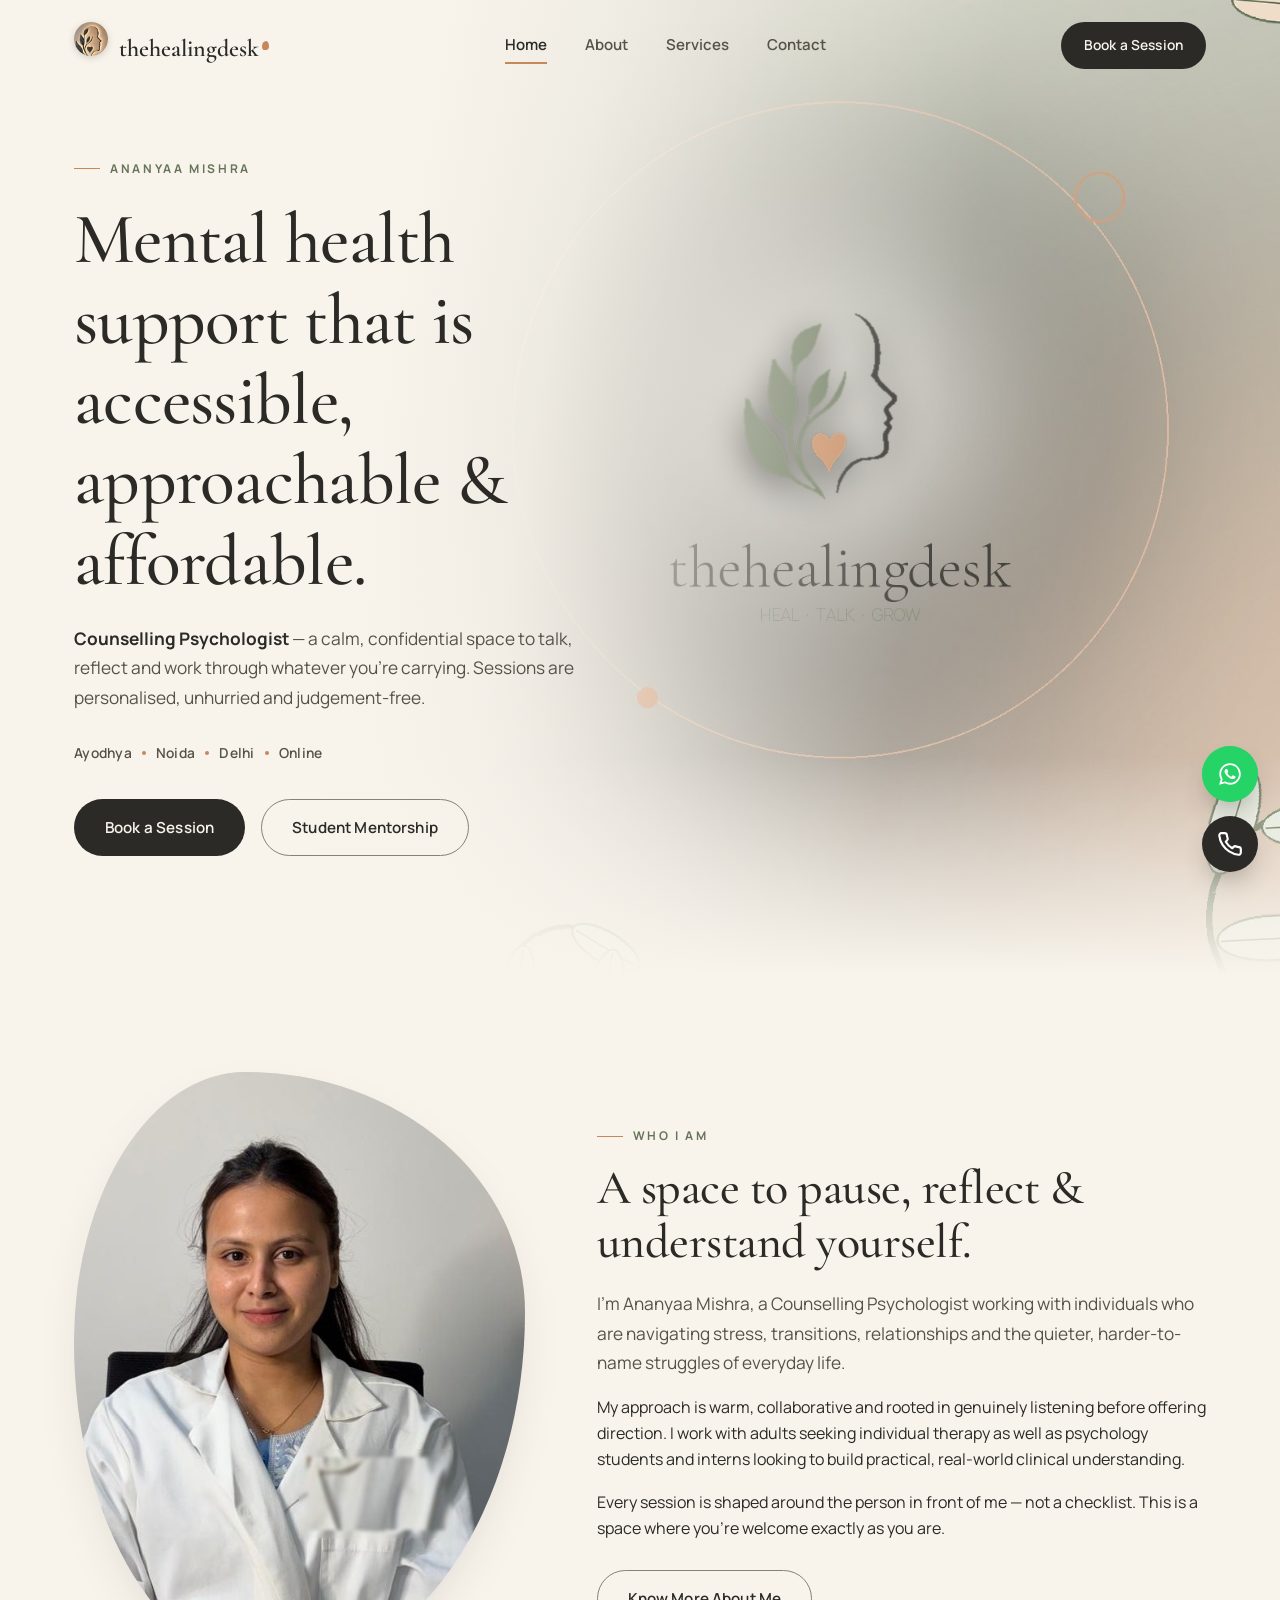
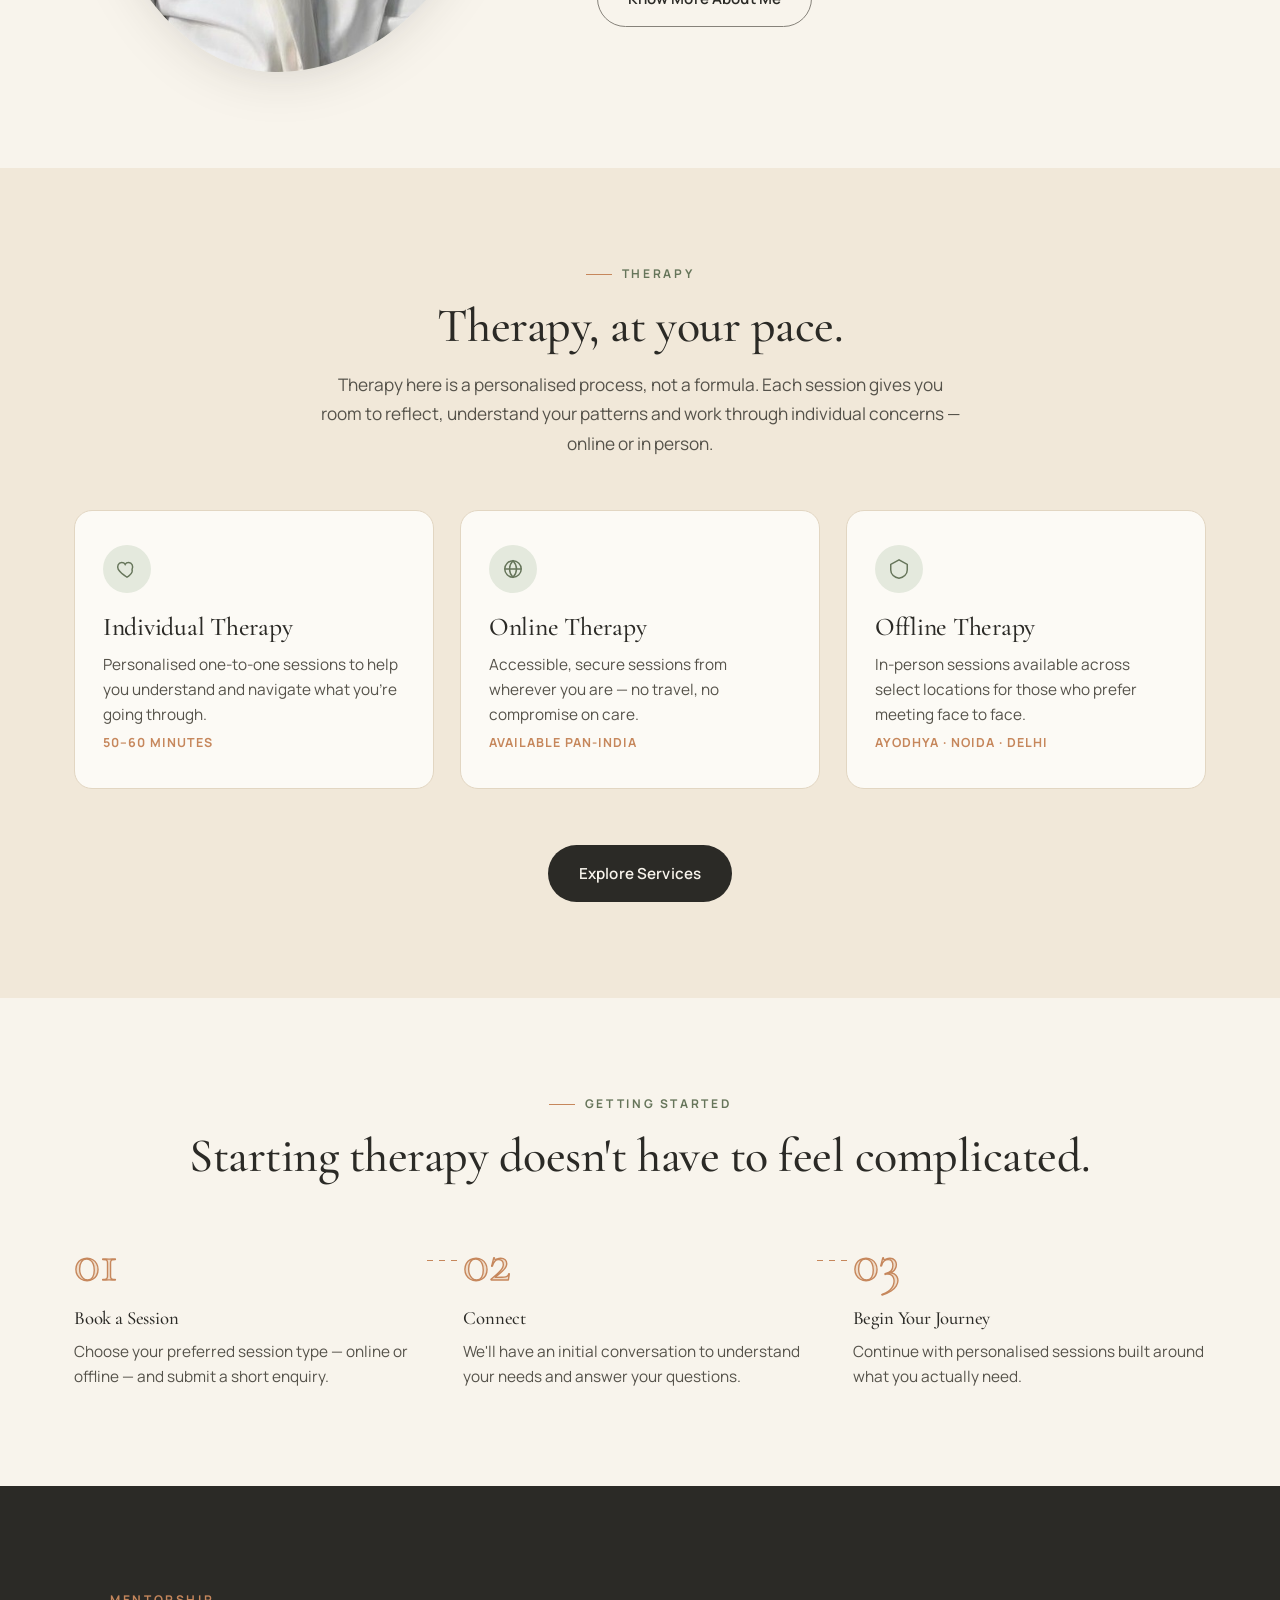
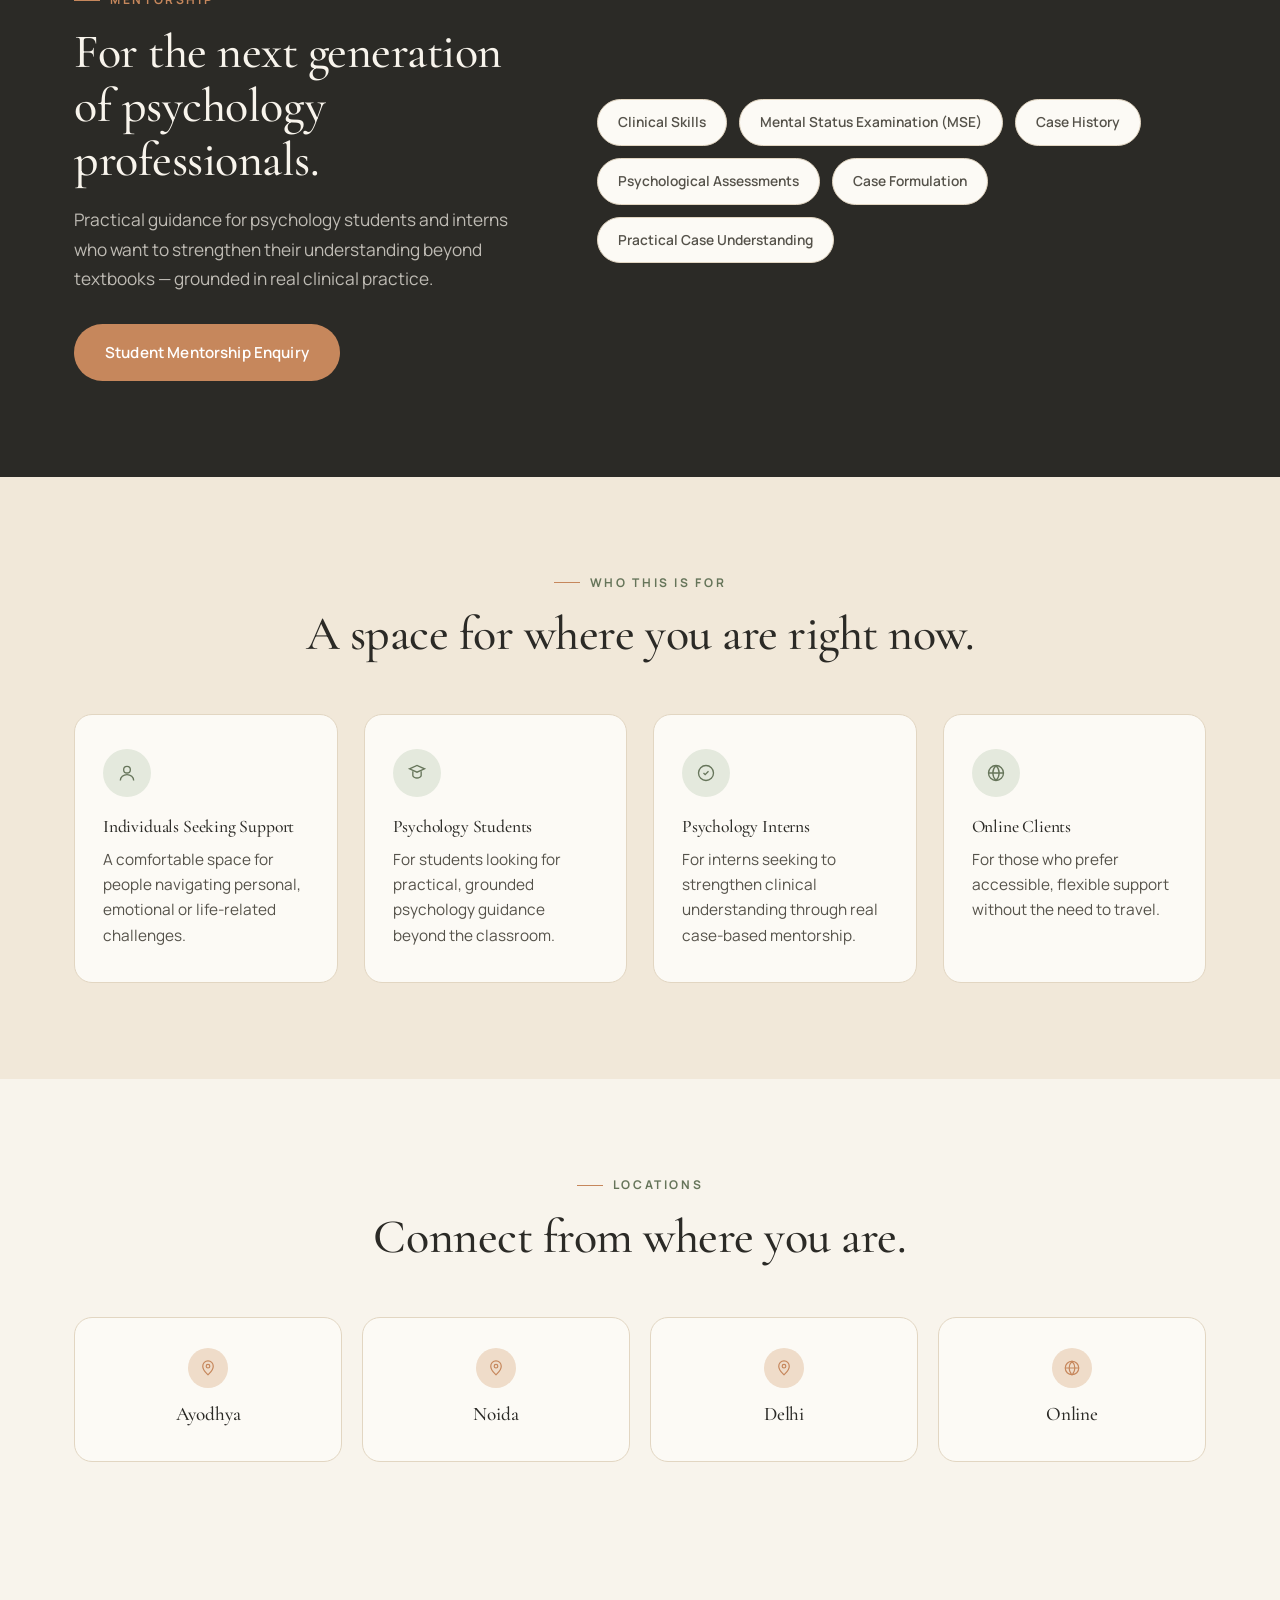
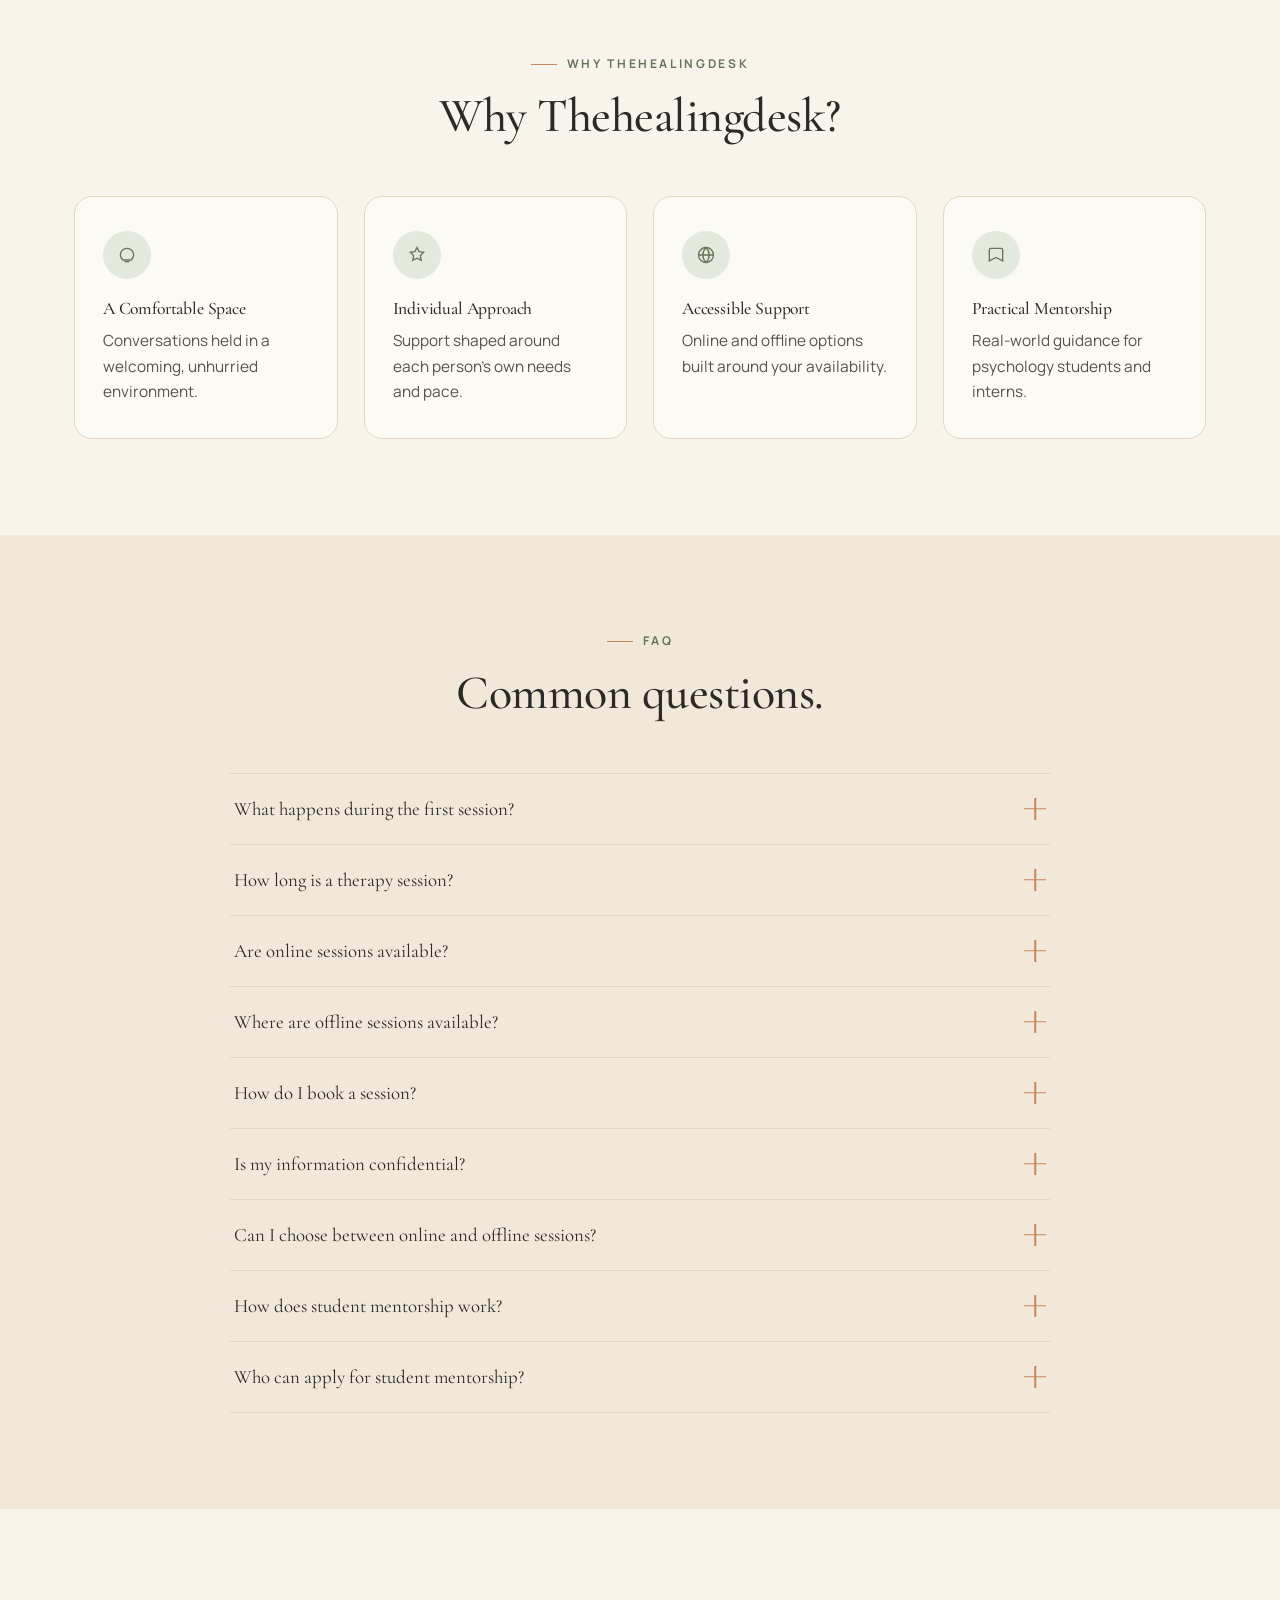
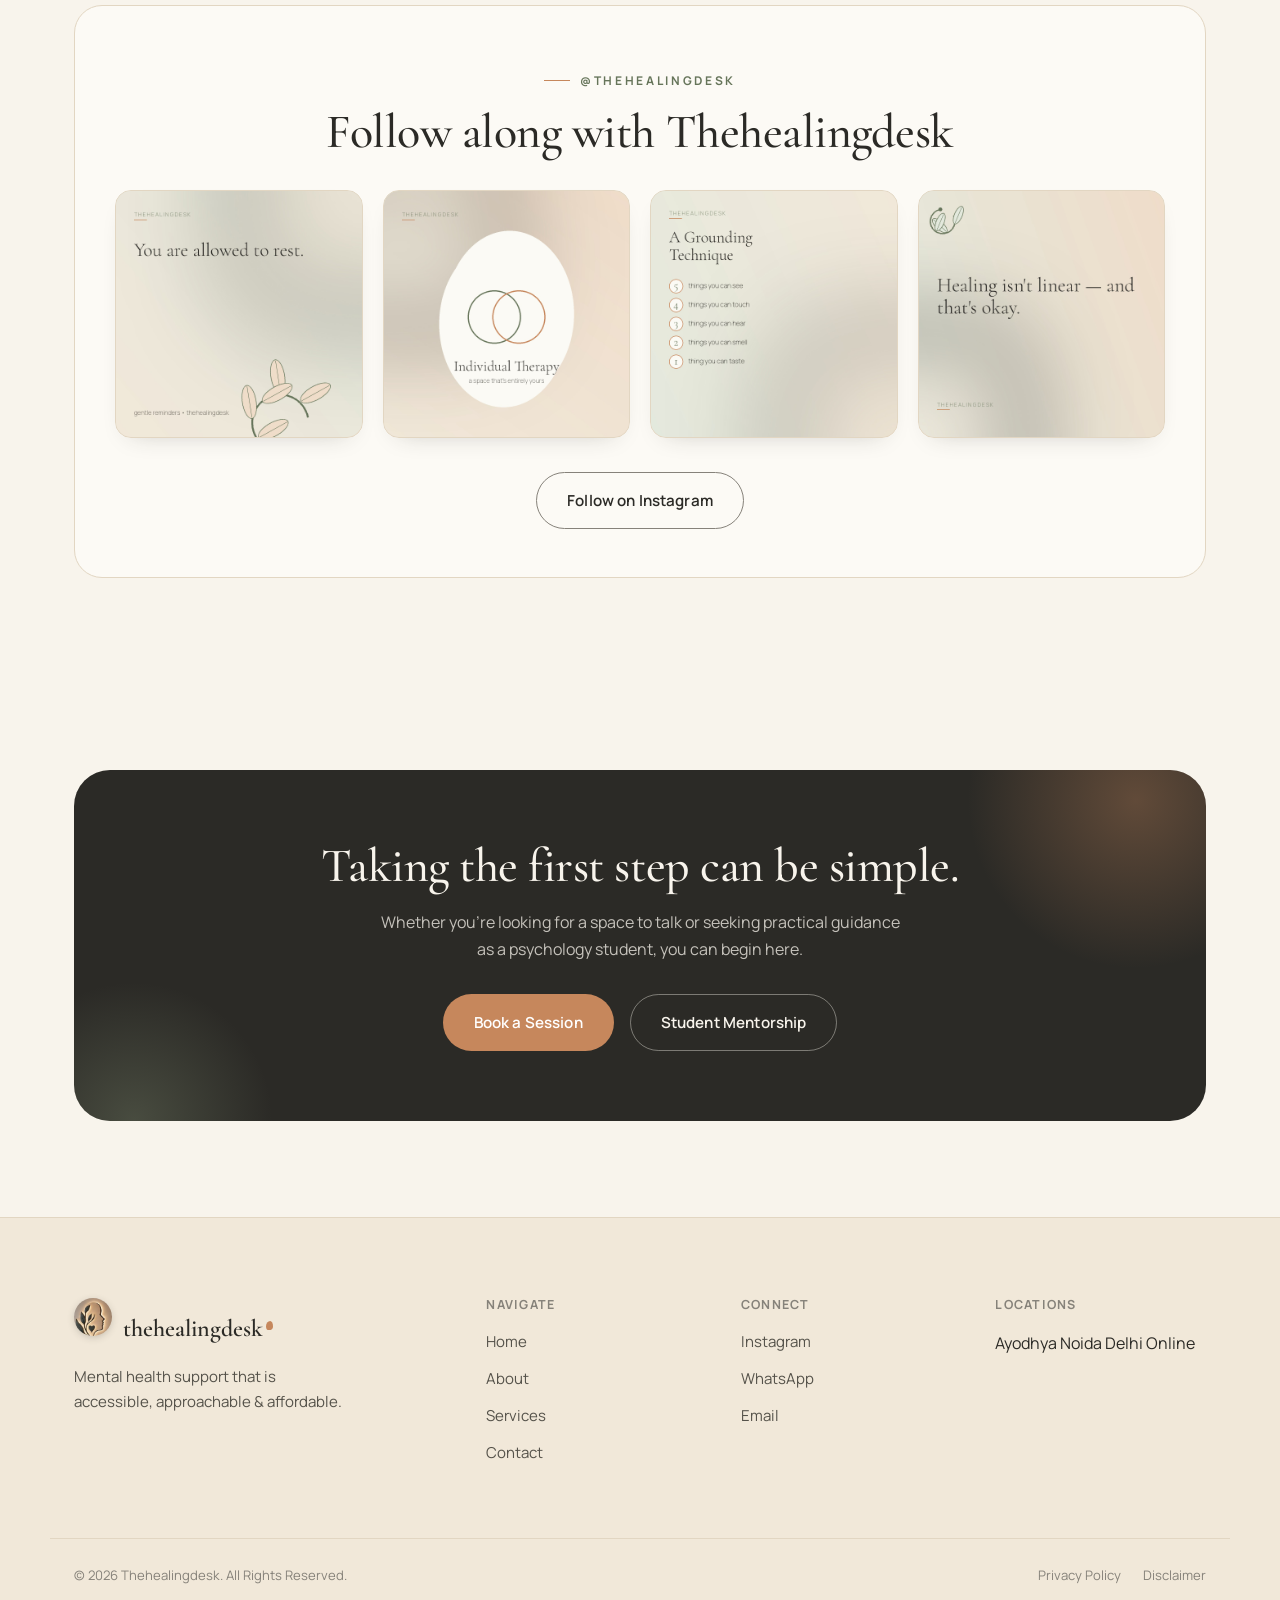
==== index.html @ 51a1ad1f "Add files via upload" ====
<!DOCTYPE html>
<html lang="en">
<head>
<meta charset="UTF-8">
<meta name="viewport" content="width=device-width, initial-scale=1.0">
<title>Thehealingdesk — Ananyaa Mishra | Counselling Psychologist in Delhi, Noida &amp; Ayodhya</title>
<meta name="description" content="Thehealingdesk is the personal practice of Ananyaa Mishra, Counselling Psychologist. Accessible, approachable therapy sessions online and offline across Ayodhya, Noida &amp; Delhi, plus mentorship for psychology students and interns.">
<link rel="canonical" href="https://www.thehealingdesk.com/">
<meta property="og:title" content="Thehealingdesk — Ananyaa Mishra, Counselling Psychologist">
<meta property="og:description" content="Mental health support that is accessible, approachable &amp; affordable. Therapy sessions and psychology student mentorship, online and offline.">
<meta property="og:type" content="website">
<link rel="preconnect" href="https://fonts.googleapis.com">
<link rel="preconnect" href="https://fonts.gstatic.com" crossorigin>
<link href="https://fonts.googleapis.com/css2?family=Cormorant+Garamond:ital,wght@0,400;0,500;0,600;1,500&family=Manrope:wght@400;500;600;700;800&display=swap" rel="stylesheet">
<link rel="stylesheet" href="css/style.css">
</head>
<body>
<a class="skip-link" href="#main">Skip to content</a>

<!-- ============ NAVBAR ============ -->
<header class="navbar" id="navbar">
  <div class="container nav-inner">
    <a href="index.html" class="logo"><img src="images/logo-icon.png" alt="Thehealingdesk logo" class="logo-icon">thehealingdesk<span class="leaf-dot" aria-hidden="true"></span></a>
    <nav class="nav-links" aria-label="Primary">
      <a href="index.html">Home</a>
      <a href="about.html">About</a>
      <a href="services.html">Services</a>
      <a href="contact.html">Contact</a>
    </nav>
    <div class="nav-right">
      <a href="contact.html" class="btn btn-primary nav-cta btn-sm">Book a Session</a>
      <button class="hamburger" aria-label="Open menu" aria-expanded="false">
        <span></span><span></span><span></span>
      </button>
    </div>
  </div>
</header>

<div class="mobile-menu" aria-label="Mobile navigation">
  <a href="index.html">Home</a>
  <a href="about.html">About</a>
  <a href="services.html">Services</a>
  <a href="contact.html">Contact</a>
  <a href="contact.html" class="btn btn-primary">Book a Session</a>
  <p class="mm-meta">Ayodhya &middot; Noida &middot; Delhi &middot; Online</p>
</div>

<main id="main">

  <!-- ============ SECTION 1 — HERO ============ -->
  <section class="hero">
    <div class="hero-art" aria-hidden="true"></div>
    <div class="hero-scrim" aria-hidden="true"></div>
    <div class="container hero-grid">
      <div class="hero-copy reveal">
        <span class="eyebrow">Ananyaa Mishra</span>
        <h1 class="display">Mental health support that is accessible, approachable &amp; affordable.</h1>
        <p class="section-lede"><strong style="color:var(--charcoal); font-weight:700;">Counselling Psychologist</strong> — a calm, confidential space to talk, reflect and work through whatever you're carrying. Sessions are personalised, unhurried and judgement-free.</p>
        <div class="hero-locations">
          <span>Ayodhya</span><span class="dot"></span>
          <span>Noida</span><span class="dot"></span>
          <span>Delhi</span><span class="dot"></span>
          <span>Online</span>
        </div>
        <div class="hero-actions">
          <a href="contact.html" class="btn btn-primary">Book a Session</a>
          <a href="services.html#mentorship" class="btn btn-outline">Student Mentorship</a>
        </div>
      </div>
    </div>
  </section>

  <!-- ============ SECTION 2 — INTRODUCTION ============ -->
  <section class="section">
    <div class="container split reveal">
      <div class="portrait-sm">
        <img src="images/ananyaa-portrait-wide.jpg" alt="Ananyaa Mishra, Counselling Psychologist" loading="lazy">
      </div>
      <div class="intro-copy">
        <span class="eyebrow">Who I Am</span>
        <h2 class="section-title" style="margin-top:16px;">A space to pause, reflect &amp; understand yourself.</h2>
        <p class="section-lede">I'm Ananyaa Mishra, a Counselling Psychologist working with individuals who are navigating stress, transitions, relationships and the quieter, harder-to-name struggles of everyday life.</p>
        <p>My approach is warm, collaborative and rooted in genuinely listening before offering direction. I work with adults seeking individual therapy as well as psychology students and interns looking to build practical, real-world clinical understanding.</p>
        <p>Every session is shaped around the person in front of me — not a checklist. This is a space where you're welcome exactly as you are.</p>
        <a href="about.html" class="btn btn-outline">Know More About Me</a>
      </div>
    </div>
  </section>

  <!-- ============ SECTION 3 — THERAPY PREVIEW ============ -->
  <section class="section section-alt">
    <div class="container">
      <div class="section-head center reveal">
        <span class="eyebrow">Therapy</span>
        <h2 class="section-title">Therapy, at your pace.</h2>
        <p class="section-lede">Therapy here is a personalised process, not a formula. Each session gives you room to reflect, understand your patterns and work through individual concerns — online or in person.</p>
      </div>
      <div class="card-grid cols-3 reveal-stagger">
        <div class="card">
          <div class="card-icon" aria-hidden="true">
            <svg width="22" height="22" viewBox="0 0 24 24" fill="none" stroke="currentColor" stroke-width="1.6"><path d="M12 21s-7-4.35-9.5-8.5C.8 8.9 2.6 5 6.2 5c2 0 3.3 1.1 3.8 2 .5-.9 1.8-2 3.8-2 3.6 0 5.4 3.9 3.7 7.5C19 16.65 12 21 12 21z"/></svg>
          </div>
          <h3 class="card-title">Individual Therapy</h3>
          <p>Personalised one-to-one sessions to help you understand and navigate what you're going through.</p>
          <span class="card-meta">50–60 minutes</span>
        </div>
        <div class="card">
          <div class="card-icon" aria-hidden="true">
            <svg width="22" height="22" viewBox="0 0 24 24" fill="none" stroke="currentColor" stroke-width="1.6"><circle cx="12" cy="12" r="9"/><path d="M3 12h18M12 3c2.5 2.6 3.8 5.6 3.8 9s-1.3 6.4-3.8 9c-2.5-2.6-3.8-5.6-3.8-9S9.5 5.6 12 3z"/></svg>
          </div>
          <h3 class="card-title">Online Therapy</h3>
          <p>Accessible, secure sessions from wherever you are — no travel, no compromise on care.</p>
          <span class="card-meta">Available pan-India</span>
        </div>
        <div class="card">
          <div class="card-icon" aria-hidden="true">
            <svg width="22" height="22" viewBox="0 0 24 24" fill="none" stroke="currentColor" stroke-width="1.6"><path d="M12 2 3 7v6c0 5 4 8.5 9 9 5-.5 9-4 9-9V7l-9-5z"/></svg>
          </div>
          <h3 class="card-title">Offline Therapy</h3>
          <p>In-person sessions available across select locations for those who prefer meeting face to face.</p>
          <span class="card-meta">Ayodhya · Noida · Delhi</span>
        </div>
      </div>
      <div class="center-actions mt-lg">
        <a href="services.html" class="btn btn-primary">Explore Services</a>
      </div>
    </div>
  </section>

  <!-- ============ SECTION 4 — HOW IT WORKS ============ -->
  <section class="section">
    <div class="container">
      <div class="section-head center reveal">
        <span class="eyebrow">Getting Started</span>
        <h2 class="section-title">Starting therapy doesn't have to feel complicated.</h2>
      </div>
      <div class="steps reveal-stagger">
        <div class="step">
          <span class="step-num">01</span>
          <h3>Book a Session</h3>
          <p>Choose your preferred session type — online or offline — and submit a short enquiry.</p>
        </div>
        <div class="step">
          <span class="step-num">02</span>
          <h3>Connect</h3>
          <p>We'll have an initial conversation to understand your needs and answer your questions.</p>
        </div>
        <div class="step">
          <span class="step-num">03</span>
          <h3>Begin Your Journey</h3>
          <p>Continue with personalised sessions built around what you actually need.</p>
        </div>
      </div>
    </div>
  </section>

  <!-- ============ SECTION 5 — STUDENT MENTORSHIP ============ -->
  <section class="section section-dark" id="mentorship">
    <div class="container split reveal">
      <div>
        <span class="eyebrow" style="color:var(--terracotta);">Mentorship</span>
        <h2 class="section-title" style="margin-top:16px;">For the next generation of psychology professionals.</h2>
        <p class="section-lede" style="margin-top:18px;">Practical guidance for psychology students and interns who want to strengthen their understanding beyond textbooks — grounded in real clinical practice.</p>
        <a href="contact.html" class="btn btn-terracotta" style="margin-top:30px;">Student Mentorship Enquiry</a>
      </div>
      <div class="chip-row">
        <span class="chip">Clinical Skills</span>
        <span class="chip">Mental Status Examination (MSE)</span>
        <span class="chip">Case History</span>
        <span class="chip">Psychological Assessments</span>
        <span class="chip">Case Formulation</span>
        <span class="chip">Practical Case Understanding</span>
      </div>
    </div>
  </section>

  <!-- ============ SECTION 6 — WHO IS IT FOR ============ -->
  <section class="section section-alt">
    <div class="container">
      <div class="section-head center reveal">
        <span class="eyebrow">Who This Is For</span>
        <h2 class="section-title">A space for where you are right now.</h2>
      </div>
      <div class="card-grid cols-4 reveal-stagger">
        <div class="card">
          <div class="card-icon" aria-hidden="true"><svg width="20" height="20" viewBox="0 0 24 24" fill="none" stroke="currentColor" stroke-width="1.6"><circle cx="12" cy="8" r="4"/><path d="M4 21c0-4 3.6-7 8-7s8 3 8 7"/></svg></div>
          <h3 class="card-title" style="font-size:1.1rem;">Individuals Seeking Support</h3>
          <p>A comfortable space for people navigating personal, emotional or life-related challenges.</p>
        </div>
        <div class="card">
          <div class="card-icon" aria-hidden="true"><svg width="20" height="20" viewBox="0 0 24 24" fill="none" stroke="currentColor" stroke-width="1.6"><path d="M3 7l9-4 9 4-9 4-9-4z"/><path d="M7 10v5c0 1.5 2.5 3 5 3s5-1.5 5-3v-5"/></svg></div>
          <h3 class="card-title" style="font-size:1.1rem;">Psychology Students</h3>
          <p>For students looking for practical, grounded psychology guidance beyond the classroom.</p>
        </div>
        <div class="card">
          <div class="card-icon" aria-hidden="true"><svg width="20" height="20" viewBox="0 0 24 24" fill="none" stroke="currentColor" stroke-width="1.6"><path d="M9 12l2 2 4-4"/><circle cx="12" cy="12" r="9"/></svg></div>
          <h3 class="card-title" style="font-size:1.1rem;">Psychology Interns</h3>
          <p>For interns seeking to strengthen clinical understanding through real case-based mentorship.</p>
        </div>
        <div class="card">
          <div class="card-icon" aria-hidden="true"><svg width="20" height="20" viewBox="0 0 24 24" fill="none" stroke="currentColor" stroke-width="1.6"><circle cx="12" cy="12" r="9"/><path d="M12 3c2.5 2.6 3.8 5.6 3.8 9s-1.3 6.4-3.8 9M12 3c-2.5 2.6-3.8 5.6-3.8 9s1.3 6.4 3.8 9M3 12h18"/></svg></div>
          <h3 class="card-title" style="font-size:1.1rem;">Online Clients</h3>
          <p>For those who prefer accessible, flexible support without the need to travel.</p>
        </div>
      </div>
    </div>
  </section>

  <!-- ============ SECTION 7 — LOCATIONS ============ -->
  <section class="section">
    <div class="container">
      <div class="section-head center reveal">
        <span class="eyebrow">Locations</span>
        <h2 class="section-title">Connect from where you are.</h2>
      </div>
      <div class="loc-grid reveal-stagger">
        <div class="loc-card">
          <div class="loc-icon" aria-hidden="true"><svg width="18" height="18" viewBox="0 0 24 24" fill="none" stroke="currentColor" stroke-width="1.6"><path d="M12 21s7-6.5 7-11.5A7 7 0 105 9.5C5 14.5 12 21 12 21z"/><circle cx="12" cy="9.5" r="2.4"/></svg></div>
          <h3>Ayodhya</h3>
        </div>
        <div class="loc-card">
          <div class="loc-icon" aria-hidden="true"><svg width="18" height="18" viewBox="0 0 24 24" fill="none" stroke="currentColor" stroke-width="1.6"><path d="M12 21s7-6.5 7-11.5A7 7 0 105 9.5C5 14.5 12 21 12 21z"/><circle cx="12" cy="9.5" r="2.4"/></svg></div>
          <h3>Noida</h3>
        </div>
        <div class="loc-card">
          <div class="loc-icon" aria-hidden="true"><svg width="18" height="18" viewBox="0 0 24 24" fill="none" stroke="currentColor" stroke-width="1.6"><path d="M12 21s7-6.5 7-11.5A7 7 0 105 9.5C5 14.5 12 21 12 21z"/><circle cx="12" cy="9.5" r="2.4"/></svg></div>
          <h3>Delhi</h3>
        </div>
        <div class="loc-card">
          <div class="loc-icon" aria-hidden="true"><svg width="18" height="18" viewBox="0 0 24 24" fill="none" stroke="currentColor" stroke-width="1.6"><circle cx="12" cy="12" r="9"/><path d="M3 12h18M12 3c2.5 2.6 3.8 5.6 3.8 9s-1.3 6.4-3.8 9c-2.5-2.6-3.8-5.6-3.8-9S9.5 5.6 12 3z"/></svg></div>
          <h3>Online</h3>
        </div>
      </div>
    </div>
  </section>

  <!-- ============ SECTION 9 — WHY THEHEALINGDESK ============ -->
  <section class="section">
    <div class="container">
      <div class="section-head center reveal">
        <span class="eyebrow">Why Thehealingdesk</span>
        <h2 class="section-title">Why Thehealingdesk?</h2>
      </div>
      <div class="card-grid cols-4 reveal-stagger">
        <div class="card">
          <div class="card-icon" aria-hidden="true"><svg width="20" height="20" viewBox="0 0 24 24" fill="none" stroke="currentColor" stroke-width="1.6"><path d="M4 12a8 8 0 1116 0c0 3-2 5-3 6H7c-1-1-3-3-3-6z"/><path d="M9 20h6"/></svg></div>
          <h3 class="card-title" style="font-size:1.1rem;">A Comfortable Space</h3>
          <p>Conversations held in a welcoming, unhurried environment.</p>
        </div>
        <div class="card">
          <div class="card-icon" aria-hidden="true"><svg width="20" height="20" viewBox="0 0 24 24" fill="none" stroke="currentColor" stroke-width="1.6"><path d="M12 3l2.5 5 5.5.8-4 4 1 5.5L12 15.8 7 18.3l1-5.5-4-4 5.5-.8L12 3z"/></svg></div>
          <h3 class="card-title" style="font-size:1.1rem;">Individual Approach</h3>
          <p>Support shaped around each person's own needs and pace.</p>
        </div>
        <div class="card">
          <div class="card-icon" aria-hidden="true"><svg width="20" height="20" viewBox="0 0 24 24" fill="none" stroke="currentColor" stroke-width="1.6"><circle cx="12" cy="12" r="9"/><path d="M3 12h18M12 3c2.5 2.6 3.8 5.6 3.8 9s-1.3 6.4-3.8 9c-2.5-2.6-3.8-5.6-3.8-9S9.5 5.6 12 3z"/></svg></div>
          <h3 class="card-title" style="font-size:1.1rem;">Accessible Support</h3>
          <p>Online and offline options built around your availability.</p>
        </div>
        <div class="card">
          <div class="card-icon" aria-hidden="true"><svg width="20" height="20" viewBox="0 0 24 24" fill="none" stroke="currentColor" stroke-width="1.6"><path d="M4 19V6a2 2 0 012-2h12a2 2 0 012 2v13l-8-4-8 4z"/></svg></div>
          <h3 class="card-title" style="font-size:1.1rem;">Practical Mentorship</h3>
          <p>Real-world guidance for psychology students and interns.</p>
        </div>
      </div>
    </div>
  </section>

  <!-- ============ SECTION 10 — FAQ ============ -->
  <section class="section section-alt">
    <div class="container">
      <div class="section-head center reveal">
        <span class="eyebrow">FAQ</span>
        <h2 class="section-title">Common questions.</h2>
      </div>
      <div class="accordion reveal">
        <div class="accordion-item">
          <button class="accordion-trigger" aria-expanded="false">What happens during the first session?<span class="plus" aria-hidden="true"></span></button>
          <div class="accordion-panel"><p>The first session is about understanding what brings you in, your history and what you're hoping to work on. There's no pressure to share everything at once — we go at your pace.</p></div>
        </div>
        <div class="accordion-item">
          <button class="accordion-trigger" aria-expanded="false">How long is a therapy session?<span class="plus" aria-hidden="true"></span></button>
          <div class="accordion-panel"><p>Individual therapy sessions typically run 50–60 minutes.</p></div>
        </div>
        <div class="accordion-item">
          <button class="accordion-trigger" aria-expanded="false">Are online sessions available?<span class="plus" aria-hidden="true"></span></button>
          <div class="accordion-panel"><p>Yes. Online sessions are available so you can access support from wherever you are.</p></div>
        </div>
        <div class="accordion-item">
          <button class="accordion-trigger" aria-expanded="false">Where are offline sessions available?<span class="plus" aria-hidden="true"></span></button>
          <div class="accordion-panel"><p>In-person sessions are currently available across Ayodhya, Noida and Delhi.</p></div>
        </div>
        <div class="accordion-item">
          <button class="accordion-trigger" aria-expanded="false">How do I book a session?<span class="plus" aria-hidden="true"></span></button>
          <div class="accordion-panel"><p>Fill out the enquiry form on the Contact page, or reach out directly over WhatsApp, and we'll take it from there.</p></div>
        </div>
        <div class="accordion-item">
          <button class="accordion-trigger" aria-expanded="false">Is my information confidential?<span class="plus" aria-hidden="true"></span></button>
          <div class="accordion-panel"><p>Confidentiality is a core part of the therapeutic space. What you share stays between us, within standard professional and ethical guidelines.</p></div>
        </div>
        <div class="accordion-item">
          <button class="accordion-trigger" aria-expanded="false">Can I choose between online and offline sessions?<span class="plus" aria-hidden="true"></span></button>
          <div class="accordion-panel"><p>Yes, you're welcome to choose whichever format feels most comfortable, or switch between them as needed.</p></div>
        </div>
        <div class="accordion-item">
          <button class="accordion-trigger" aria-expanded="false">How does student mentorship work?<span class="plus" aria-hidden="true"></span></button>
          <div class="accordion-panel"><p>Mentorship sessions focus on practical clinical skills — case history, MSE, assessments and case formulation — building on what's taught in the classroom.</p></div>
        </div>
        <div class="accordion-item">
          <button class="accordion-trigger" aria-expanded="false">Who can apply for student mentorship?<span class="plus" aria-hidden="true"></span></button>
          <div class="accordion-panel"><p>Psychology students and interns at any stage who want to strengthen their practical, real-world understanding are welcome to enquire.</p></div>
        </div>
      </div>
    </div>
  </section>

  <!-- ============ SECTION 11 — INSTAGRAM ============ -->
  <section class="section">
    <div class="container">
      <div class="insta-block reveal">
        <span class="eyebrow" style="justify-content:center;">@thehealingdesk</span>
        <h2 class="section-title" style="margin:16px 0 30px;">Follow along with Thehealingdesk</h2>
        <div class="insta-grid">
          <a class="insta-tile" href="https://www.instagram.com/p/DbkLaoUqcWL/" target="_blank" rel="noopener" aria-label="View this post on Instagram">
            <img src="images/insta-1.jpg" alt="Thehealingdesk Instagram post" loading="lazy">
            <span class="insta-overlay"><svg width="18" height="18" viewBox="0 0 24 24" fill="none" stroke="currentColor" stroke-width="1.5"><rect x="3" y="3" width="18" height="18" rx="5"/><circle cx="12" cy="12" r="4"/><circle cx="17.5" cy="6.5" r="1"/></svg></span>
          </a>
          <a class="insta-tile" href="https://www.instagram.com/p/Db5icTYKIvx/" target="_blank" rel="noopener" aria-label="View this post on Instagram">
            <img src="images/insta-2.jpg" alt="Thehealingdesk Instagram post" loading="lazy">
            <span class="insta-overlay"><svg width="18" height="18" viewBox="0 0 24 24" fill="none" stroke="currentColor" stroke-width="1.5"><rect x="3" y="3" width="18" height="18" rx="5"/><circle cx="12" cy="12" r="4"/><circle cx="17.5" cy="6.5" r="1"/></svg></span>
          </a>
          <a class="insta-tile" href="https://www.instagram.com/p/DbkjtQimeLf/" target="_blank" rel="noopener" aria-label="View this post on Instagram">
            <img src="images/insta-3.jpg" alt="Thehealingdesk Instagram post" loading="lazy">
            <span class="insta-overlay"><svg width="18" height="18" viewBox="0 0 24 24" fill="none" stroke="currentColor" stroke-width="1.5"><rect x="3" y="3" width="18" height="18" rx="5"/><circle cx="12" cy="12" r="4"/><circle cx="17.5" cy="6.5" r="1"/></svg></span>
          </a>
          <a class="insta-tile" href="https://www.instagram.com/p/Dbr66LqGXDB/" target="_blank" rel="noopener" aria-label="View this post on Instagram">
            <img src="images/insta-4.jpg" alt="Thehealingdesk Instagram post" loading="lazy">
            <span class="insta-overlay"><svg width="18" height="18" viewBox="0 0 24 24" fill="none" stroke="currentColor" stroke-width="1.5"><rect x="3" y="3" width="18" height="18" rx="5"/><circle cx="12" cy="12" r="4"/><circle cx="17.5" cy="6.5" r="1"/></svg></span>
          </a>
        </div>
        <a href="https://www.instagram.com/thehealingdesk/" target="_blank" rel="noopener" class="btn btn-outline">Follow on Instagram</a>
      </div>
    </div>
  </section>

  <!-- ============ SECTION 12 — FINAL CTA ============ -->
  <section class="section">
    <div class="container">
      <div class="cta-band reveal">
        <h2 class="section-title">Taking the first step can be simple.</h2>
        <p>Whether you're looking for a space to talk or seeking practical guidance as a psychology student, you can begin here.</p>
        <div class="hero-actions">
          <a href="contact.html" class="btn btn-terracotta">Book a Session</a>
          <a href="contact.html" class="btn btn-outline">Student Mentorship</a>
        </div>
      </div>
    </div>
  </section>

</main>

<!-- ============ FOOTER ============ -->
<footer class="footer">
  <div class="container footer-grid">
    <div class="footer-brand">
      <a href="index.html" class="logo"><img src="images/logo-icon.png" alt="Thehealingdesk logo" class="logo-icon">thehealingdesk<span class="leaf-dot" aria-hidden="true"></span></a>
      <p class="footer-tagline">Mental health support that is accessible, approachable &amp; affordable.</p>
    </div>
    <div class="footer-col">
      <h4>Navigate</h4>
      <a href="index.html">Home</a>
      <a href="about.html">About</a>
      <a href="services.html">Services</a>
      <a href="contact.html">Contact</a>
    </div>
    <div class="footer-col">
      <h4>Connect</h4>
      <a href="https://www.instagram.com/thehealingdesk/" target="_blank" rel="noopener">Instagram</a>
      <a href="https://wa.me/910000000000" target="_blank" rel="noopener">WhatsApp</a>
      <a href="mailto:hello@thehealingdesk.com">Email</a>
    </div>
    <div class="footer-col">
      <h4>Locations</h4>
      <span>Ayodhya</span>
      <span>Noida</span>
      <span>Delhi</span>
      <span>Online</span>
    </div>
  </div>
  <div class="container footer-bottom">
    <span>&copy; 2026 Thehealingdesk. All Rights Reserved.</span>
    <div class="legal">
      <a href="#">Privacy Policy</a>
      <a href="#">Disclaimer</a>
    </div>
  </div>
</footer>

<div class="sticky-cta"><a href="contact.html" class="btn btn-primary">Book a Session</a></div>

<script src="js/main.js"></script>
<div class="floating-actions">
  <a href="https://wa.me/910000000000" target="_blank" rel="noopener" class="fab fab-whatsapp" aria-label="Chat on WhatsApp">
    <span class="fab-label">Chat on WhatsApp</span>
    <svg viewBox="0 0 24 24" fill="currentColor" aria-hidden="true"><path d="M12.04 2c-5.46 0-9.9 4.44-9.9 9.9 0 1.75.46 3.45 1.32 4.95L2 22l5.25-1.38a9.9 9.9 0 0 0 4.79 1.22h.01c5.46 0 9.9-4.44 9.9-9.9S17.5 2 12.04 2Zm0 18.13h-.01a8.2 8.2 0 0 1-4.18-1.14l-.3-.18-3.12.82.83-3.04-.2-.31a8.2 8.2 0 0 1-1.26-4.38c0-4.54 3.7-8.24 8.25-8.24 2.2 0 4.27.86 5.83 2.42a8.19 8.19 0 0 1 2.41 5.83c0 4.55-3.7 8.24-8.25 8.24Zm4.52-6.17c-.25-.12-1.47-.72-1.69-.81-.23-.08-.4-.12-.56.13-.17.25-.64.81-.79.97-.14.17-.29.19-.54.06-.25-.12-1.04-.38-1.99-1.22-.73-.66-1.23-1.46-1.37-1.71-.14-.25-.02-.38.11-.51.11-.11.25-.29.37-.43.12-.15.16-.25.24-.42.08-.17.04-.31-.02-.43-.06-.12-.56-1.36-.77-1.86-.2-.48-.41-.42-.56-.43h-.48c-.17 0-.43.06-.66.31s-.87.86-.87 2.09.89 2.42 1.02 2.59c.12.17 1.75 2.68 4.25 3.76.59.26 1.06.41 1.42.53.6.19 1.14.16 1.57.1.48-.07 1.47-.6 1.68-1.19.21-.58.21-1.07.14-1.18-.06-.1-.23-.16-.48-.28Z"/></svg>
  </a>
  <a href="tel:+910000000000" class="fab fab-call" aria-label="Call us">
    <span class="fab-label">Call us</span>
    <svg viewBox="0 0 24 24" fill="none" stroke="currentColor" stroke-width="2" stroke-linecap="round" stroke-linejoin="round" aria-hidden="true"><path d="M22 16.92v3a2 2 0 0 1-2.18 2 19.79 19.79 0 0 1-8.63-3.07 19.5 19.5 0 0 1-6-6 19.79 19.79 0 0 1-3.07-8.67A2 2 0 0 1 4.11 2h3a2 2 0 0 1 2 1.72c.127.96.362 1.903.7 2.81a2 2 0 0 1-.45 2.11L8.09 9.91a16 16 0 0 0 6 6l1.27-1.27a2 2 0 0 1 2.11-.45c.907.338 1.85.573 2.81.7A2 2 0 0 1 22 16.92Z"/></svg>
  </a>
</div>
</body>
</html>
---- css/style.css ----
/* ==========================================================================
   THEHEALINGDESK — Design Tokens
   A warm-neutral editorial wellness aesthetic. Sage + terracotta on ivory.
   ========================================================================== */

:root{
  /* Color */
  --ivory:        #F8F4EC;
  --cream:        #F1E8D9;
  --card:         #FCFAF5;
  --charcoal:     #2B2A26;
  --charcoal-70:  #55524A;
  --charcoal-45:  #86827A;
  --sage:         #8C9A7B;
  --sage-deep:    #66755A;
  --sage-tint:    #E4E9DD;
  --terracotta:   #C6875C;
  --terracotta-tint: #EFDCC9;
  --line:         #E2D6C2;
  --ivory-rgb:    248,244,236;

  /* Type */
  --font-display: 'Cormorant Garamond', 'Georgia', serif;
  --font-body:    'Manrope', -apple-system, BlinkMacSystemFont, sans-serif;

  /* Rhythm */
  --container: 1180px;
  --radius-lg: 28px;
  --radius-md: 18px;
  --radius-sm: 10px;
  --shadow-soft: 0 20px 60px -30px rgba(43,42,38,0.25);
  --shadow-card: 0 12px 34px -18px rgba(43,42,38,0.22);
  --ease: cubic-bezier(.22,.61,.36,1);
}

*,*::before,*::after{ box-sizing:border-box; }
html{ scroll-behavior:smooth; }
@media (prefers-reduced-motion: reduce){
  html{ scroll-behavior:auto; }
  *,*::before,*::after{ animation-duration:0.001ms !important; animation-iteration-count:1 !important; transition-duration:0.001ms !important; scroll-behavior:auto !important; }
}

body{
  margin:0;
  background:var(--ivory);
  color:var(--charcoal);
  font-family:var(--font-body);
  font-size:16px;
  line-height:1.65;
  -webkit-font-smoothing:antialiased;
  overflow-x:hidden;
}

h1,h2,h3,h4{
  font-family:var(--font-display);
  font-weight:500;
  color:var(--charcoal);
  line-height:1.12;
  margin:0;
  letter-spacing:-0.01em;
}

p{ margin:0; }
a{ color:inherit; text-decoration:none; }
img{ max-width:100%; display:block; }
button{ font-family:inherit; cursor:pointer; }
ul{ margin:0; padding:0; list-style:none; }

.container{
  max-width:var(--container);
  margin:0 auto;
  padding:0 24px;
}

a:focus-visible,button:focus-visible,input:focus-visible,textarea:focus-visible,select:focus-visible,summary:focus-visible{
  outline:2px solid var(--sage-deep);
  outline-offset:3px;
  border-radius:4px;
}

/* ------------------------- Type scale ------------------------- */
.eyebrow{
  font-family:var(--font-body);
  font-size:12px;
  font-weight:700;
  letter-spacing:0.22em;
  text-transform:uppercase;
  color:var(--sage-deep);
  display:inline-flex;
  align-items:center;
  gap:10px;
}
.eyebrow::before{
  content:'';
  width:26px;
  height:1px;
  background:var(--terracotta);
  display:inline-block;
}

h1.display{ font-size:clamp(2.6rem, 5.6vw, 4.6rem); }
h2.section-title{ font-size:clamp(2rem, 4vw, 3rem); }
h3.card-title{ font-size:clamp(1.3rem,2vw,1.6rem); font-weight:500; }

.section-lede{
  font-size:1.08rem;
  color:var(--charcoal-70);
  max-width:640px;
  line-height:1.7;
}

.section-head{
  display:flex;
  flex-direction:column;
  gap:16px;
  margin-bottom:52px;
}
.section-head.center{ align-items:center; text-align:center; margin-left:auto; margin-right:auto; }

/* ------------------------- Buttons ------------------------- */
.btn{
  display:inline-flex;
  align-items:center;
  justify-content:center;
  gap:10px;
  padding:15px 30px;
  border-radius:100px;
  font-size:0.95rem;
  font-weight:600;
  letter-spacing:0.01em;
  border:1px solid transparent;
  transition:transform 0.4s var(--ease), background 0.35s var(--ease), color 0.35s var(--ease), border-color .35s var(--ease), box-shadow .35s var(--ease);
  white-space:nowrap;
}
.btn-primary{
  background:var(--charcoal);
  color:var(--ivory);
}
.btn-primary:hover{ background:var(--sage-deep); transform:translateY(-2px); box-shadow:0 14px 26px -14px rgba(43,42,38,0.45); }

.btn-outline{
  background:transparent;
  color:var(--charcoal);
  border-color:var(--charcoal-45);
}
.btn-outline:hover{ border-color:var(--charcoal); background:var(--charcoal); color:var(--ivory); transform:translateY(-2px); }

.btn-terracotta{
  background:var(--terracotta);
  color:#fff;
}
.btn-terracotta:hover{ background:var(--sage-deep); transform:translateY(-2px); box-shadow:0 14px 26px -14px rgba(198,135,92,0.55); }

.btn-sm{ padding:11px 22px; font-size:0.86rem; }
.btn-block{ width:100%; }

/* ==========================================================================
   Navbar
   ========================================================================== */
.navbar{
  position:fixed;
  top:0; left:0; right:0;
  z-index:100;
  padding:22px 0;
  transition:padding .45s var(--ease), background .45s var(--ease), box-shadow .45s var(--ease), border-color .45s var(--ease);
  border-bottom:1px solid transparent;
}
.navbar.solid{
  padding:14px 0;
  background:rgba(248,244,236,0.92);
  backdrop-filter:blur(14px);
  -webkit-backdrop-filter:blur(14px);
  border-bottom:1px solid var(--line);
  box-shadow:0 10px 30px -24px rgba(43,42,38,0.5);
}
.nav-inner{
  display:flex;
  align-items:center;
  justify-content:space-between;
  gap:20px;
}
.logo{
  font-family:var(--font-display);
  font-size:1.5rem;
  font-weight:600;
  color:var(--charcoal);
  display:inline-flex;
  align-items:baseline;
  gap:3px;
}
.logo-icon{
  width:34px; height:34px;
  border-radius:50%;
  object-fit:cover;
  margin-right:8px;
  box-shadow:0 2px 8px -2px rgba(43,42,38,0.3);
}
.footer-brand .logo-icon,.footer .logo-icon{ width:38px; height:38px; }
.logo .leaf-dot{
  width:7px; height:9px;
  border-radius:60% 40% 60% 40%/60% 60% 40% 40%;
  background:var(--terracotta);
  display:inline-block;
  transform:translateY(-6px);
}
.nav-links{
  display:none;
  align-items:center;
  gap:38px;
  font-size:0.94rem;
  font-weight:600;
  color:var(--charcoal-70);
}
.nav-links a{ position:relative; padding:4px 0; transition:color .3s; }
.nav-links a::after{
  content:'';
  position:absolute; left:0; bottom:-2px;
  width:0; height:1.5px;
  background:var(--terracotta);
  transition:width .35s var(--ease);
}
.nav-links a:hover,.nav-links a.active{ color:var(--charcoal); }
.nav-links a:hover::after,.nav-links a.active::after{ width:100%; }

.nav-right{ display:flex; align-items:center; gap:18px; }
.nav-cta{ display:none; }

.hamburger{
  display:flex;
  flex-direction:column;
  justify-content:center;
  gap:5px;
  width:38px;height:38px;
  border:none;background:none;
  padding:0;
}
.hamburger span{
  display:block; width:22px; height:2px; background:var(--charcoal);
  transition:transform .35s var(--ease), opacity .3s;
  margin:0 auto;
}
.hamburger.open span:nth-child(1){ transform:translateY(7px) rotate(45deg); }
.hamburger.open span:nth-child(2){ opacity:0; }
.hamburger.open span:nth-child(3){ transform:translateY(-7px) rotate(-45deg); }

.mobile-menu{
  position:fixed;
  inset:0;
  background:var(--ivory);
  z-index:99;
  display:flex;
  flex-direction:column;
  padding:110px 32px 48px;
  transform:translateX(100%);
  transition:transform .5s var(--ease);
}
.mobile-menu.open{ transform:translateX(0); }
.mobile-menu a{
  font-family:var(--font-display);
  font-size:2.1rem;
  padding:14px 0;
  border-bottom:1px solid var(--line);
  color:var(--charcoal);
}
.mobile-menu .btn{ margin-top:30px; }
.mobile-menu .mm-meta{ margin-top:auto; color:var(--charcoal-45); font-size:0.85rem; }

@media(min-width:960px){
  .nav-links{ display:flex; }
  .nav-cta{ display:inline-flex; }
  .hamburger{ display:none; }
}

/* ==========================================================================
   Hero — full-bleed brand artwork background (icon + wash + leaves), text
   overlaid on top, fading seamlessly into the next section on scroll.
   ========================================================================== */
.hero{
  padding:150px 0 120px;
  position:relative;
  overflow:hidden;
  min-height:78vh;
  display:flex;
  align-items:center;
}
.hero-art{
  position:absolute; inset:0;
  background-image:url('../images/hero-bg.jpg');
  background-repeat:no-repeat;
  background-position:68% 40%;
  background-size:cover;
  z-index:0;
}
/* readable panel behind the text, easing into the artwork on the right so
   nothing feels like a hard-edged box */
.hero-scrim{
  position:absolute; inset:0;
  background:linear-gradient(100deg,
    var(--ivory) 0%,
    var(--ivory) 30%,
    rgba(248,244,236,0.86) 42%,
    rgba(248,244,236,0.45) 56%,
    rgba(248,244,236,0.08) 70%,
    transparent 82%);
  z-index:0;
}
/* fade the very bottom of the hero into the next section's background so the
   artwork never looks like it's "cut off" when the page scrolls past it */
.hero::after{
  content:'';
  position:absolute; left:0; right:0; bottom:0;
  height:220px;
  background:linear-gradient(to bottom, transparent, var(--ivory));
  pointer-events:none;
  z-index:0;
}
.hero-grid{ position:relative; z-index:1; width:100%; }
.hero-grid{
  display:grid;
  grid-template-columns:1fr;
  gap:56px;
  align-items:center;
}
.hero-copy{ max-width:640px; }
.hero-copy .eyebrow{ margin-bottom:22px; }
.hero-copy h1{ margin-bottom:22px; }
.hero-copy .section-lede{ margin-bottom:30px; max-width:520px; }
.hero-locations{
  display:flex; flex-wrap:wrap; align-items:center; gap:10px;
  font-size:0.86rem; color:var(--charcoal-70); margin-bottom:34px;
  font-weight:600; letter-spacing:0.02em;
}
.hero-locations .dot{ width:4px;height:4px;border-radius:50%; background:var(--terracotta); }
.hero-actions{ display:flex; flex-wrap:wrap; gap:16px; }

/* .blob-frame is still used standalone on the About page for the portrait */
.blob-frame{
  position:relative;
  width:100%;
  max-width:460px;
  margin:0 auto;
  aspect-ratio:4/5;
}

@media(max-width:720px){
  /* Mobile hero: text already fills the screen nicely on its own, so keep
     the art as a quiet atmospheric wash behind it rather than trying to
     squeeze in the full icon composition (avoids collisions with buttons) */
  .hero{ min-height:0; padding:130px 0 70px; }
  .hero-art{
    background-size:220% auto;
    background-position:30% 15%;
  }
  .hero-scrim{
    background:linear-gradient(180deg,
      var(--ivory) 0%,
      rgba(248,244,236,0.9) 55%,
      rgba(248,244,236,0.55) 80%,
      rgba(248,244,236,0.3) 100%);
  }
  .hero-grid{ padding:20px 0 10px; }
  .hero::after{ height:120px; }
}
.blob-shape{
  position:absolute; inset:0;
  border-radius:44% 56% 62% 38% / 48% 42% 58% 52%;
  background:linear-gradient(155deg,var(--sage-tint) 0%, var(--cream) 55%, var(--terracotta-tint) 100%);
  overflow:hidden;
  box-shadow:var(--shadow-soft);
  display:flex;
  align-items:center;
  justify-content:center;
  animation:blobMorph 16s ease-in-out infinite alternate;
}
@keyframes blobMorph{
  0%{ border-radius:44% 56% 62% 38% / 48% 42% 58% 52%; }
  50%{ border-radius:58% 42% 40% 60% / 40% 58% 42% 60%; }
  100%{ border-radius:50% 50% 38% 62% / 60% 44% 56% 40%; }
}
.blob-shape.brand-fill{
  position:relative;
  background:linear-gradient(155deg,var(--sage-tint) 0%, var(--card) 55%, var(--terracotta-tint) 100%);
}
.blob-shape.brand-fill .brand-bg{
  position:absolute; inset:0;
  width:100%; height:100%;
  object-fit:cover;
  object-position:center;
  filter:blur(22px) brightness(0.94) saturate(1.08);
  transform:scale(1.3);
  opacity:0.5;
}
.blob-shape.brand-fill .brand-fg{
  position:relative;
  z-index:1;
  width:76%;
  max-width:320px;
  object-fit:contain;
  filter:drop-shadow(0 16px 32px rgba(43,42,38,0.28));
}
.blob-shape .monogram{
  font-family:var(--font-display);
  font-size:6rem;
  color:var(--sage-deep);
  opacity:0.55;
  letter-spacing:0.02em;
}
.blob-shape img{
  width:100%; height:100%;
  object-fit:cover;
  object-position:center 18%;
  mix-blend-mode:normal;
}
.blob-shape img,
.portrait-sm img{
  width:100%;
  height:100%;
  object-fit:cover;
  display:block;
}
.portrait-sm{ overflow:hidden; }
.blob-caption{
  position:absolute;
  bottom:-34px; left:50%; transform:translateX(-50%);
  font-size:0.72rem;
  color:var(--charcoal-45);
  white-space:nowrap;
  letter-spacing:0.03em;
}
.blob-ring{
  position:absolute;
  border:1.5px solid var(--terracotta);
  border-radius:50%;
  opacity:0.35;
}
.blob-frame .r1{ width:70px;height:70px; top:-18px; right:-10px; }
.blob-frame .r2{ width:26px;height:26px; bottom:30px; left:-14px; background:var(--terracotta); opacity:0.9; border:none; }

@media(min-width:900px){
  .hero-grid{ grid-template-columns:1.05fr 0.95fr; gap:70px; }
}

/* ==========================================================================
   Sections / rhythm
   ========================================================================== */
.section{ padding:96px 0; position:relative; }
.section.tight{ padding:64px 0; }
.section-alt{ background:var(--cream); }
.section-dark{ background:var(--charcoal); color:var(--ivory); }
.section-dark h2,.section-dark h3{ color:var(--ivory); }
.section-dark .section-lede{ color:rgba(248,244,236,0.72); }

.wave-divider{
  width:100%; height:60px; display:block;
  margin-top:-1px;
}

/* two column generic */
.split{
  display:grid;
  grid-template-columns:1fr;
  gap:48px;
  align-items:center;
}
@media(min-width:900px){ .split{ grid-template-columns:0.85fr 1.15fr; gap:72px; } }
.split.reverse{ direction:rtl; }
.split.reverse > *{ direction:ltr; }

.portrait-sm{
  position:relative;
  width:100%;
  aspect-ratio:3/4;
  border-radius:38% 62% 55% 45%/45% 40% 60% 55%;
  background:linear-gradient(160deg,var(--terracotta-tint),var(--cream) 60%,var(--sage-tint));
  display:flex;align-items:center;justify-content:center;
  box-shadow:var(--shadow-soft);
  overflow:hidden;
}
.portrait-sm span{
  font-family:var(--font-display); font-size:4rem; color:var(--sage-deep); opacity:0.5;
}
.portrait-sm img{
  width:100%; height:100%;
  object-fit:cover;
  object-position:center 14%;
}
.portrait-sm .tag{
  position:absolute; bottom:16px; left:50%; transform:translateX(-50%);
  background:rgba(255,255,255,0.85); padding:6px 14px; border-radius:100px;
  font-size:0.68rem; color:var(--charcoal-70); letter-spacing:0.02em; white-space:nowrap;
}

.intro-copy h2{ margin-bottom:20px; }
.intro-copy p + p{ margin-top:16px; }
.intro-copy .btn{ margin-top:28px; }

/* ==========================================================================
   Cards
   ========================================================================== */
.card-grid{ display:grid; grid-template-columns:1fr; gap:26px; }
@media(min-width:700px){ .card-grid.cols-3{ grid-template-columns:repeat(3,1fr); } .card-grid.cols-4{ grid-template-columns:repeat(2,1fr);} }
@media(min-width:960px){ .card-grid.cols-4{ grid-template-columns:repeat(4,1fr);} }

.card{
  background:var(--card);
  border:1px solid var(--line);
  border-radius:var(--radius-md);
  padding:34px 28px;
  transition:transform .5s var(--ease), box-shadow .5s var(--ease), border-color .5s var(--ease);
}
.card:hover{ transform:translateY(-6px); box-shadow:var(--shadow-card); border-color:transparent; }
.card-icon{
  width:48px;height:48px;
  border-radius:50%;
  background:var(--sage-tint);
  display:flex;align-items:center;justify-content:center;
  margin-bottom:20px;
  color:var(--sage-deep);
}
.card h3{ margin-bottom:10px; }
.card p{ color:var(--charcoal-70); font-size:0.96rem; }
.card .card-meta{
  margin-top:16px; font-size:0.78rem; text-transform:uppercase; letter-spacing:0.08em;
  color:var(--terracotta); font-weight:700;
}

/* ==========================================================================
   Steps (how it works)
   ========================================================================== */
.steps{
  display:grid; grid-template-columns:1fr; gap:0;
  position:relative;
}
@media(min-width:860px){ .steps{ grid-template-columns:repeat(3,1fr); gap:36px; } }
.step{ position:relative; padding:0 0 0 0; }
.step-num{
  font-family:var(--font-display);
  font-size:3.4rem;
  color:var(--terracotta-tint);
  -webkit-text-stroke:1.4px var(--terracotta);
  line-height:1;
  margin-bottom:18px;
  display:block;
}
.step h3{ margin-bottom:10px; }
.step p{ color:var(--charcoal-70); font-size:0.96rem; }
.step-line{
  display:none;
}
@media(min-width:860px){
  .step:not(:last-child)::after{
    content:'';
    position:absolute; top:24px; left:calc(100% + 0px);
    width:36px; height:1px;
    background:repeating-linear-gradient(90deg, var(--terracotta) 0 6px, transparent 6px 12px);
    display:block;
  }
}

/* ==========================================================================
   Chips
   ========================================================================== */
.chip-row{ display:flex; flex-wrap:wrap; gap:12px; }
.chip{
  padding:11px 20px;
  border-radius:100px;
  background:var(--card);
  border:1px solid var(--line);
  font-size:0.86rem;
  font-weight:600;
  color:var(--charcoal-70);
  transition:all .35s var(--ease);
}
.chip:hover{ background:var(--sage-tint); border-color:var(--sage); color:var(--charcoal); transform:translateY(-2px); }

/* ==========================================================================
   Locations
   ========================================================================== */
.loc-grid{ display:grid; grid-template-columns:1fr 1fr; gap:20px; }
@media(min-width:760px){ .loc-grid{ grid-template-columns:repeat(4,1fr); } }
.loc-card{
  background:var(--card);
  border:1px solid var(--line);
  border-radius:var(--radius-md);
  padding:30px 22px;
  text-align:center;
  transition:transform .45s var(--ease), box-shadow .45s var(--ease);
}
.loc-card:hover{ transform:translateY(-5px); box-shadow:var(--shadow-card); }
.loc-icon{
  width:40px;height:40px;margin:0 auto 16px;
  border-radius:50%;
  background:var(--terracotta-tint);
  display:flex;align-items:center;justify-content:center;
  color:var(--terracotta);
}
.loc-card h3{ font-size:1.2rem; margin-bottom:6px; }
.loc-card p{ font-size:0.84rem; color:var(--charcoal-70); text-transform:uppercase; letter-spacing:0.06em; }

/* ==========================================================================
   Pricing
   ========================================================================== */
.price-grid{ display:grid; grid-template-columns:1fr; gap:26px; max-width:900px; margin:0 auto; }
@media(min-width:760px){ .price-grid{ grid-template-columns:1fr 1fr; } }
.price-card{
  background:var(--card);
  border:1px solid var(--line);
  border-radius:var(--radius-lg);
  padding:40px 34px;
  text-align:left;
  position:relative;
  overflow:hidden;
  transition:transform .45s var(--ease), box-shadow .45s var(--ease), border-color .45s var(--ease);
}
.price-card::before{
  content:'';
  position:absolute; top:-60px; right:-60px; width:180px; height:180px; border-radius:50%;
  background:radial-gradient(circle, var(--terracotta-tint) 0%, transparent 72%);
  opacity:0; transform:scale(0.6);
  transition:opacity .5s var(--ease), transform .5s var(--ease);
  pointer-events:none;
}
.price-card:hover{ transform:translateY(-8px); box-shadow:var(--shadow-card); border-color:var(--sage-deep); }
.price-card:hover::before{ opacity:1; transform:scale(1); }
.price-card .price-icon{
  width:52px; height:52px; border-radius:50%;
  background:var(--sage-tint); color:var(--sage-deep);
  display:flex; align-items:center; justify-content:center;
  margin-bottom:18px;
  transition:transform .45s var(--ease), background .45s var(--ease);
  position:relative; z-index:1;
}
.price-card:hover .price-icon{ transform:rotate(-8deg) scale(1.08); background:var(--terracotta-tint); color:var(--terracotta); }
.price-card.featured{ border-color:var(--sage-deep); background:linear-gradient(165deg,var(--card),var(--sage-tint)); }
.price-card .price-label{ font-size:0.78rem; text-transform:uppercase; letter-spacing:0.1em; color:var(--sage-deep); font-weight:700; margin-bottom:14px; display:block; position:relative; z-index:1; }
.price-card h3{ margin-bottom:8px; position:relative; z-index:1; }
.price-card .price-meta{ color:var(--charcoal-70); font-size:0.9rem; margin-bottom:22px; position:relative; z-index:1; }
.price-value{ font-family:var(--font-display); font-size:2.2rem; color:var(--charcoal); margin-bottom:26px; display:block; position:relative; z-index:1; }
.price-value small{ font-family:var(--font-body); font-size:0.9rem; color:var(--charcoal-45); font-weight:600; }
.price-card .btn{ position:relative; z-index:1; }

/* ==========================================================================
   Service row illustrations — gentle float + hover zoom
   ========================================================================== */
.portrait-animated{ animation:portraitFloat 6s ease-in-out infinite; transition:box-shadow .4s var(--ease); }
.portrait-animated img{ transition:transform .6s var(--ease); }
.portrait-animated:hover img{ transform:scale(1.06) rotate(1deg); }
.portrait-animated:hover{ box-shadow:0 30px 60px -22px rgba(43,42,38,0.35); }
@keyframes portraitFloat{
  0%,100%{ transform:translateY(0); }
  50%{ transform:translateY(-10px); }
}
@media(prefers-reduced-motion: reduce){
  .portrait-animated{ animation:none; }
}

/* ==========================================================================
   FAQ Accordion
   ========================================================================== */
.accordion{ max-width:820px; margin:0 auto; border-top:1px solid var(--line); }
.accordion-item{ border-bottom:1px solid var(--line); }
.accordion-trigger{
  width:100%;
  display:flex; align-items:center; justify-content:space-between; gap:20px;
  padding:24px 4px;
  background:none; border:none; text-align:left;
  font-family:var(--font-display);
  font-size:1.18rem;
  color:var(--charcoal);
}
.accordion-trigger .plus{
  flex:none; width:22px; height:22px; position:relative;
}
.accordion-trigger .plus::before,.accordion-trigger .plus::after{
  content:''; position:absolute; background:var(--terracotta); transition:transform .4s var(--ease);
}
.accordion-trigger .plus::before{ width:100%; height:1.5px; top:50%; left:0; transform:translateY(-50%); }
.accordion-trigger .plus::after{ width:1.5px; height:100%; left:50%; top:0; transform:translateX(-50%); }
.accordion-item.open .accordion-trigger .plus::after{ transform:translateX(-50%) rotate(90deg); opacity:0; }
.accordion-panel{
  max-height:0;
  overflow:hidden;
  transition:max-height .5s var(--ease);
}
.accordion-panel p{
  padding:0 4px 24px;
  color:var(--charcoal-70);
  font-size:0.98rem;
  max-width:680px;
}

/* ==========================================================================
   Final CTA band
   ========================================================================== */
.cta-band{
  background:var(--charcoal);
  color:var(--ivory);
  border-radius:36px;
  padding:70px 40px;
  text-align:center;
  position:relative;
  overflow:hidden;
}
.cta-band::before{
  content:'';
  position:absolute; width:340px;height:340px;
  border-radius:50%;
  background:radial-gradient(circle,rgba(198,135,92,0.35),transparent 70%);
  top:-140px; right:-100px;
}
.cta-band::after{
  content:'';
  position:absolute; width:280px;height:280px;
  border-radius:50%;
  background:radial-gradient(circle,rgba(140,154,123,0.3),transparent 70%);
  bottom:-140px; left:-80px;
}
.cta-band h2{ color:var(--ivory); margin-bottom:16px; position:relative; }
.cta-band p{ color:rgba(248,244,236,0.75); max-width:520px; margin:0 auto 32px; position:relative; }
.cta-band .hero-actions{ justify-content:center; position:relative; }
.cta-band .btn-outline{ border-color:rgba(248,244,236,0.4); color:var(--ivory); }
.cta-band .btn-outline:hover{ background:var(--ivory); color:var(--charcoal); border-color:var(--ivory); }

/* ==========================================================================
   Instagram
   ========================================================================== */
.insta-block{
  border-radius:var(--radius-lg);
  border:1px solid var(--line);
  background:var(--card);
  padding:56px 40px 48px;
  text-align:center;
}
.insta-grid{
  display:grid; grid-template-columns:repeat(2,1fr); gap:18px; max-width:640px; margin:0 auto 34px;
}
@media(min-width:640px){
  .insta-grid{ grid-template-columns:repeat(4,1fr); max-width:100%; gap:20px; }
}
.insta-tile{
  aspect-ratio:1; border-radius:16px;
  background:linear-gradient(150deg,var(--sage-tint),var(--terracotta-tint));
  display:block;
  color:var(--sage-deep);
  overflow:hidden;
  position:relative;
  box-shadow:0 10px 24px -16px rgba(43,42,38,0.28);
  border:1px solid var(--line);
  transition:transform .4s var(--ease), box-shadow .4s var(--ease);
}
.insta-tile:hover,.insta-tile:focus-visible{ transform:translateY(-5px); box-shadow:var(--shadow-card); }
.insta-tile img{ width:100%; height:100%; object-fit:cover; display:block; transition:transform .6s var(--ease); }
.insta-tile:hover img,.insta-tile:focus-visible img{ transform:scale(1.05); }
.insta-tile .insta-overlay{
  position:absolute; inset:0;
  display:flex; align-items:center; justify-content:center;
  background:rgba(43,42,38,0.28);
  color:#fff;
  opacity:0;
  transition:opacity .35s var(--ease);
}
.insta-tile:hover .insta-overlay,.insta-tile:focus-visible .insta-overlay{ opacity:1; }

/* ==========================================================================
   Footer
   ========================================================================== */
.footer{
  background:var(--cream);
  padding:80px 0 34px;
  border-top:1px solid var(--line);
}
.footer-grid{
  display:grid; grid-template-columns:1fr; gap:44px;
}
@media(min-width:800px){ .footer-grid{ grid-template-columns:1.4fr 0.8fr 0.8fr 0.8fr; } }
.footer-brand .logo{ margin-bottom:16px; }
.footer-tagline{ color:var(--charcoal-70); max-width:280px; font-size:0.94rem; }
.footer-col h4{
  font-family:var(--font-body); font-size:0.78rem; text-transform:uppercase; letter-spacing:0.1em;
  color:var(--charcoal-45); margin-bottom:18px; font-weight:700;
}
.footer-col a,.footer-col li{ display:block; color:var(--charcoal-70); font-size:0.94rem; margin-bottom:12px; transition:color .3s; }
.footer-col a:hover{ color:var(--terracotta); }
.footer-bottom{
  margin-top:60px; padding-top:26px; border-top:1px solid var(--line);
  display:flex; flex-wrap:wrap; gap:14px; justify-content:space-between; align-items:center;
  font-size:0.82rem; color:var(--charcoal-45);
}
.footer-bottom .legal{ display:flex; gap:22px; }

/* ==========================================================================
   Page hero (About/Services/Contact)
   ========================================================================== */
.page-hero{
  padding:150px 0 70px;
  text-align:center;
}
.page-hero .eyebrow{ justify-content:center; margin-bottom:18px; }
.page-hero h1{ margin-bottom:14px; }
.page-hero .role{ font-size:1.1rem; color:var(--sage-deep); font-weight:600; }
.page-hero p.section-lede{ margin:20px auto 0; text-align:center; }

/* ==========================================================================
   Timeline (About)
   ========================================================================== */
.timeline{ max-width:760px; margin:0 auto; border-left:1.5px solid var(--line); }
.timeline-item{ position:relative; padding:0 0 40px 34px; }
.timeline-item:last-child{ padding-bottom:0; }
.timeline-item::before{
  content:''; position:absolute; left:-6.5px; top:4px;
  width:12px;height:12px; border-radius:50%;
  background:var(--terracotta); border:3px solid var(--ivory);
}
.timeline-item .t-eyebrow{ font-size:0.78rem; text-transform:uppercase; letter-spacing:0.08em; color:var(--sage-deep); font-weight:700; margin-bottom:6px; display:block; }
.timeline-item h3{ font-size:1.3rem; margin-bottom:4px; }
.timeline-item p{ color:var(--charcoal-70); font-size:0.94rem; }
.timeline-placeholder{
  text-align:center; padding:40px; color:var(--charcoal-45); font-size:0.94rem;
  border:1px dashed var(--line); border-radius:var(--radius-md);
}

/* ==========================================================================
   Services page detail rows
   ========================================================================== */
.service-row{ padding:70px 0; border-bottom:1px solid var(--line); }
.service-row:last-of-type{ border-bottom:none; }
.service-row .split{ align-items:start; }
.service-tag{ display:inline-block; margin-bottom:16px; }
.service-list{ margin-top:22px; display:flex; flex-direction:column; gap:12px; }
.service-list li{ display:flex; gap:12px; align-items:flex-start; color:var(--charcoal-70); font-size:0.96rem; }
.service-list li::before{
  content:''; width:6px;height:6px; border-radius:50%; background:var(--terracotta);
  margin-top:9px; flex:none;
}

/* ==========================================================================
   Contact page — form
   ========================================================================== */
.contact-grid{ display:grid; grid-template-columns:1fr; gap:56px; }
@media(min-width:980px){ .contact-grid{ grid-template-columns:1.15fr 0.85fr; } }

.form-card{
  background:var(--card);
  border:1px solid var(--line);
  border-radius:var(--radius-lg);
  padding:40px;
}
.form-row{ display:grid; grid-template-columns:1fr; gap:20px; margin-bottom:20px; }
@media(min-width:620px){ .form-row.two{ grid-template-columns:1fr 1fr; } }
.field label{
  display:block; font-size:0.82rem; font-weight:700; letter-spacing:0.03em;
  color:var(--charcoal-70); margin-bottom:8px;
}
.field input,.field select,.field textarea{
  width:100%;
  border:1px solid var(--line);
  background:var(--ivory);
  border-radius:var(--radius-sm);
  padding:13px 16px;
  font-family:var(--font-body);
  font-size:0.96rem;
  color:var(--charcoal);
  transition:border-color .3s;
}
.field input:focus,.field select:focus,.field textarea:focus{
  border-color:var(--sage-deep); outline:none;
}
.field textarea{ resize:vertical; min-height:110px; }
.radio-group{ display:flex; gap:12px; flex-wrap:wrap; }
.radio-pill{
  border:1px solid var(--line); border-radius:100px; padding:10px 18px;
  font-size:0.86rem; font-weight:600; color:var(--charcoal-70); cursor:pointer;
  transition:all .3s;
}
.radio-pill input{ display:none; }
.radio-pill.active,.radio-pill:has(input:checked){ background:var(--sage); border-color:var(--sage); color:#fff; }
.form-note{ font-size:0.8rem; color:var(--charcoal-45); margin-top:6px; }
.form-success{
  display:none; text-align:center; padding:50px 20px;
}
.form-success.show{ display:block; }
.form-success .icon{
  width:64px;height:64px;border-radius:50%; background:var(--sage-tint); color:var(--sage-deep);
  display:flex;align-items:center;justify-content:center; margin:0 auto 22px;
}
.form-success h3{ margin-bottom:10px; }
.form-success p{ color:var(--charcoal-70); max-width:400px; margin:0 auto 24px; }

.contact-side{ display:flex; flex-direction:column; gap:26px; }
.contact-block{
  background:var(--cream); border:1px solid var(--line); border-radius:var(--radius-md); padding:28px;
}
.contact-block h4{ font-family:var(--font-body); font-size:0.78rem; text-transform:uppercase; letter-spacing:0.08em; color:var(--charcoal-45); margin-bottom:16px; font-weight:700; }
.contact-line{ display:flex; align-items:center; gap:14px; padding:10px 0; font-size:0.96rem; }
.contact-line .ic{
  width:36px;height:36px; border-radius:50%; background:var(--card); color:var(--terracotta);
  display:flex;align-items:center;justify-content:center; flex:none;
}
.contact-line a{ font-weight:600; }
.contact-line a:hover{ color:var(--terracotta); }

/* ==========================================================================
   Sticky mobile book CTA
   ========================================================================== */
.sticky-cta{
  position:fixed; left:16px; right:16px; bottom:16px; z-index:90;
  display:flex; justify-content:center;
  transform:translateY(120%);
  transition:transform .5s var(--ease);
}
.sticky-cta.show{ transform:translateY(0); }
.sticky-cta .btn{ width:100%; box-shadow:0 16px 34px -14px rgba(43,42,38,0.5); }
@media(min-width:960px){ .sticky-cta{ display:none; } }

/* ==========================================================================
   Scroll reveal
   ========================================================================== */
.reveal{ opacity:0; transform:translateY(28px); transition:opacity .8s var(--ease), transform .8s var(--ease); }
.reveal.in{ opacity:1; transform:translateY(0); }
.reveal-stagger > *{ opacity:0; transform:translateY(24px); transition:opacity .7s var(--ease), transform .7s var(--ease); }
.reveal-stagger.in > *{ opacity:1; transform:translateY(0); }
.reveal-stagger.in > *:nth-child(1){ transition-delay:.05s; }
.reveal-stagger.in > *:nth-child(2){ transition-delay:.14s; }
.reveal-stagger.in > *:nth-child(3){ transition-delay:.23s; }
.reveal-stagger.in > *:nth-child(4){ transition-delay:.32s; }

/* ==========================================================================
   Floating WhatsApp / Call buttons — present on every page
   ========================================================================== */
.floating-actions{
  position:fixed;
  right:22px;
  bottom:28px;
  z-index:95;
  display:flex;
  flex-direction:column;
  gap:14px;
}
.fab{
  width:56px; height:56px;
  border-radius:50%;
  display:flex; align-items:center; justify-content:center;
  color:#fff;
  box-shadow:0 14px 28px -10px rgba(43,42,38,0.45);
  transition:transform .3s var(--ease), box-shadow .3s var(--ease);
  position:relative;
}
.fab:hover{ transform:translateY(-3px) scale(1.05); box-shadow:0 20px 36px -12px rgba(43,42,38,0.55); }
.fab svg{ width:26px; height:26px; position:relative; z-index:1; }
.fab-whatsapp{ background:#25D366; }
.fab-call{ background:var(--charcoal); }
.fab-whatsapp::before{
  content:'';
  position:absolute; inset:0; border-radius:50%;
  background:#25D366;
  opacity:0.55;
  animation:fabPulse 2.4s ease-out infinite;
}
@keyframes fabPulse{
  0%{ transform:scale(1); opacity:0.5; }
  100%{ transform:scale(1.7); opacity:0; }
}
.fab-label{
  position:absolute; right:calc(100% + 12px); top:50%; transform:translateY(-50%) translateX(6px);
  background:var(--charcoal); color:var(--ivory);
  padding:7px 14px; border-radius:999px;
  font-size:0.8rem; font-weight:600; white-space:nowrap;
  opacity:0; pointer-events:none;
  transition:opacity .25s var(--ease), transform .25s var(--ease);
}
.fab:hover .fab-label{ opacity:1; transform:translateY(-50%) translateX(0); }
@media(max-width:959px){
  .floating-actions{ bottom:100px; right:16px; gap:12px; }
  .fab{ width:50px; height:50px; }
  .fab svg{ width:23px; height:23px; }
  .fab-label{ display:none; }
}
/* Pages without the sticky mobile "Book a Session" bar (e.g. Contact) don't
   need the extra bottom clearance */
.floating-actions.no-sticky-bar{ bottom:24px; }

/* ==========================================================================
   About page — psychologist quote under portrait
   ========================================================================== */
.about-quote{
  font-family:var(--font-display);
  font-size:1.5rem;
  font-style:italic;
  color:var(--charcoal);
  max-width:560px;
  margin:32px auto 0;
  line-height:1.4;
}

/* ==========================================================================
   Misc
   ========================================================================== */
.divider-space{ height:1px; background:var(--line); margin:0; }
.text-center{ text-align:center; }
.mt-lg{ margin-top:56px; }
.center-actions{ display:flex; justify-content:center; }
.skip-link{
  position:absolute; left:-999px; top:0; background:var(--charcoal); color:var(--ivory);
  padding:12px 20px; z-index:200; border-radius:0 0 8px 0;
}
.skip-link:focus{ left:0; }
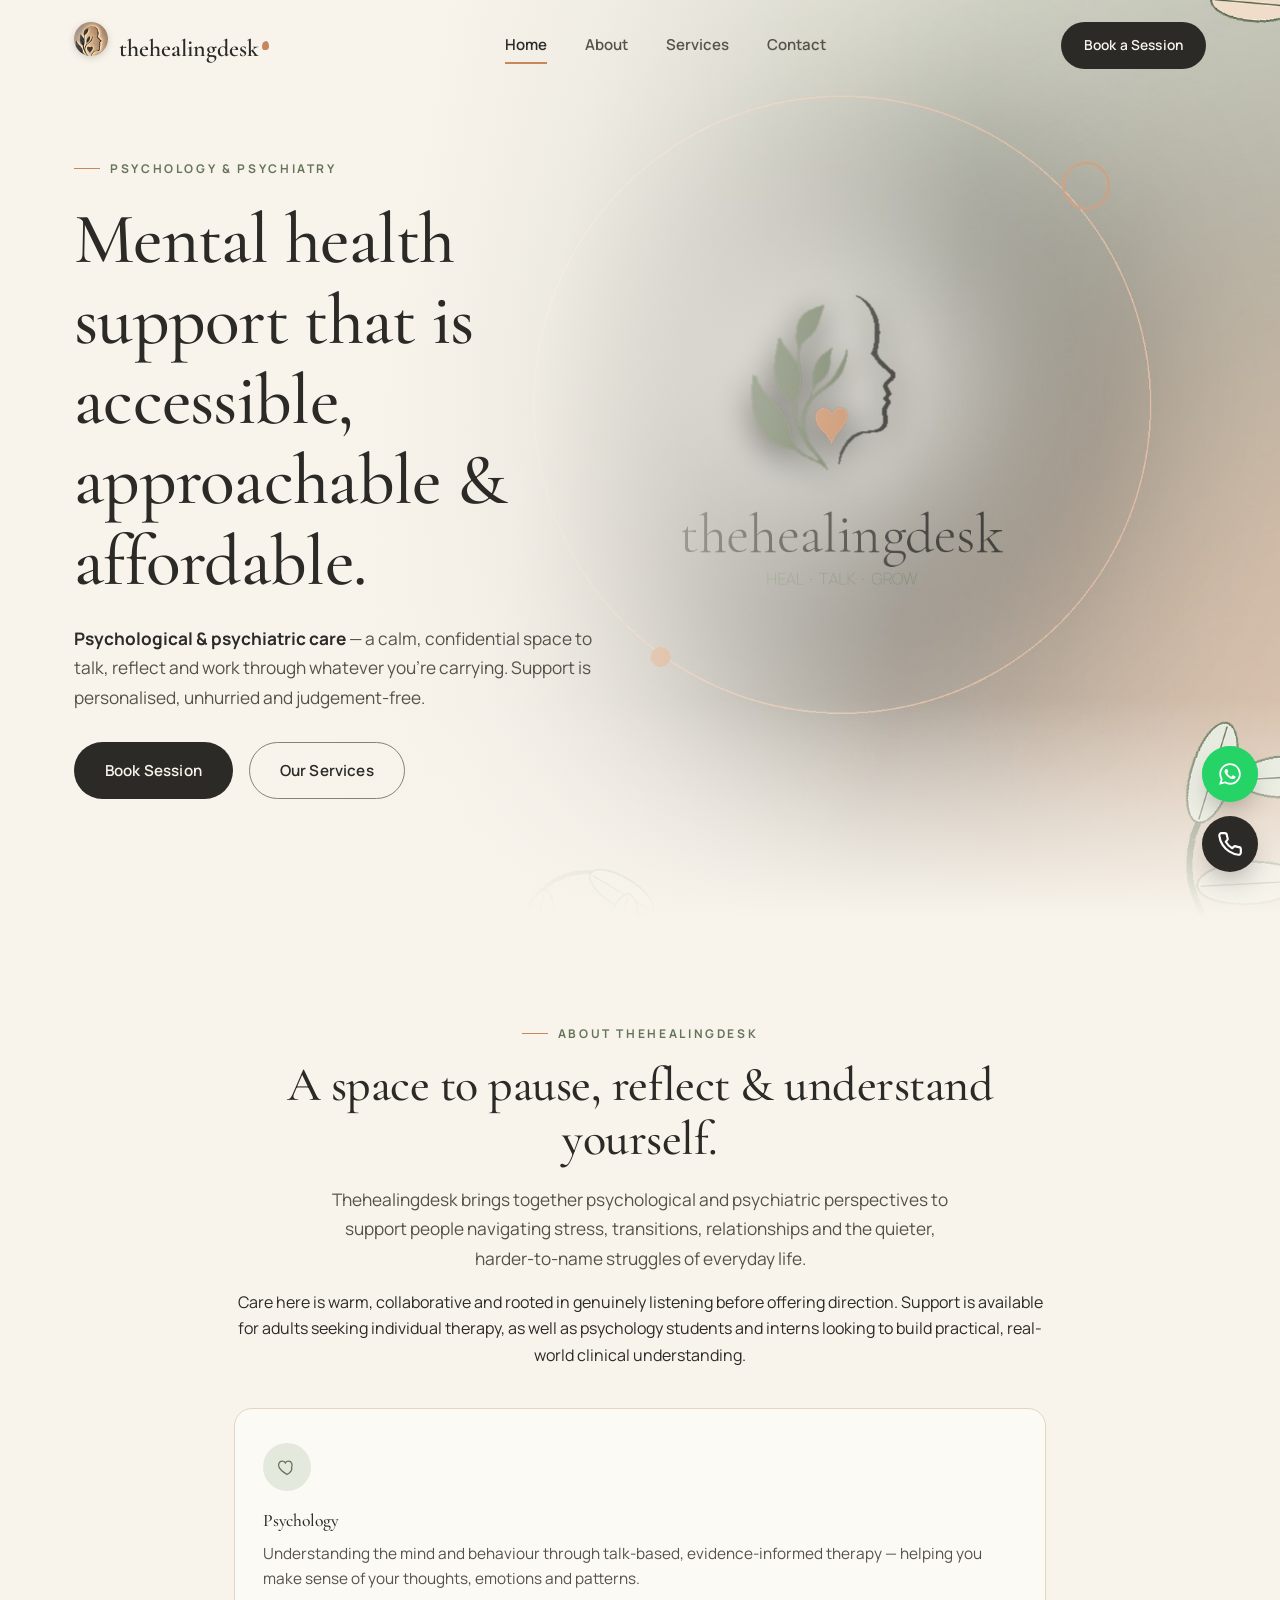
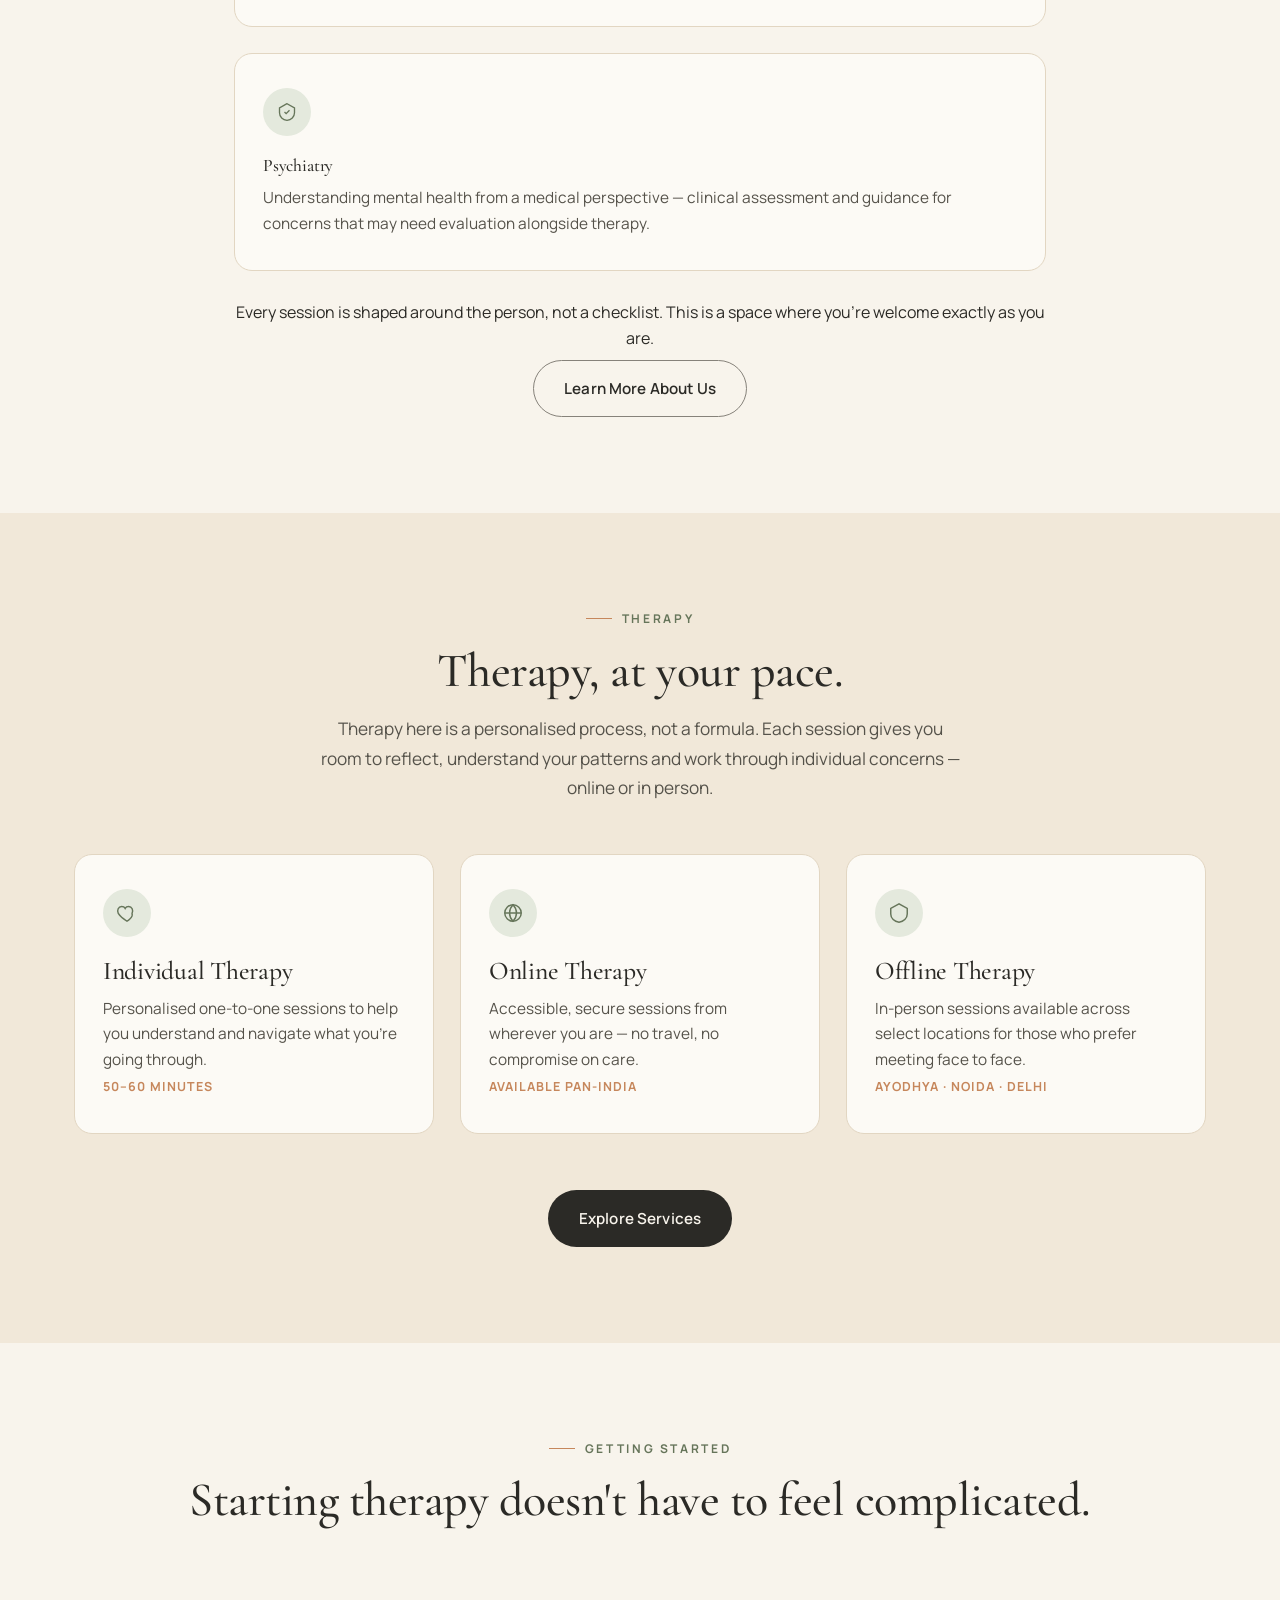
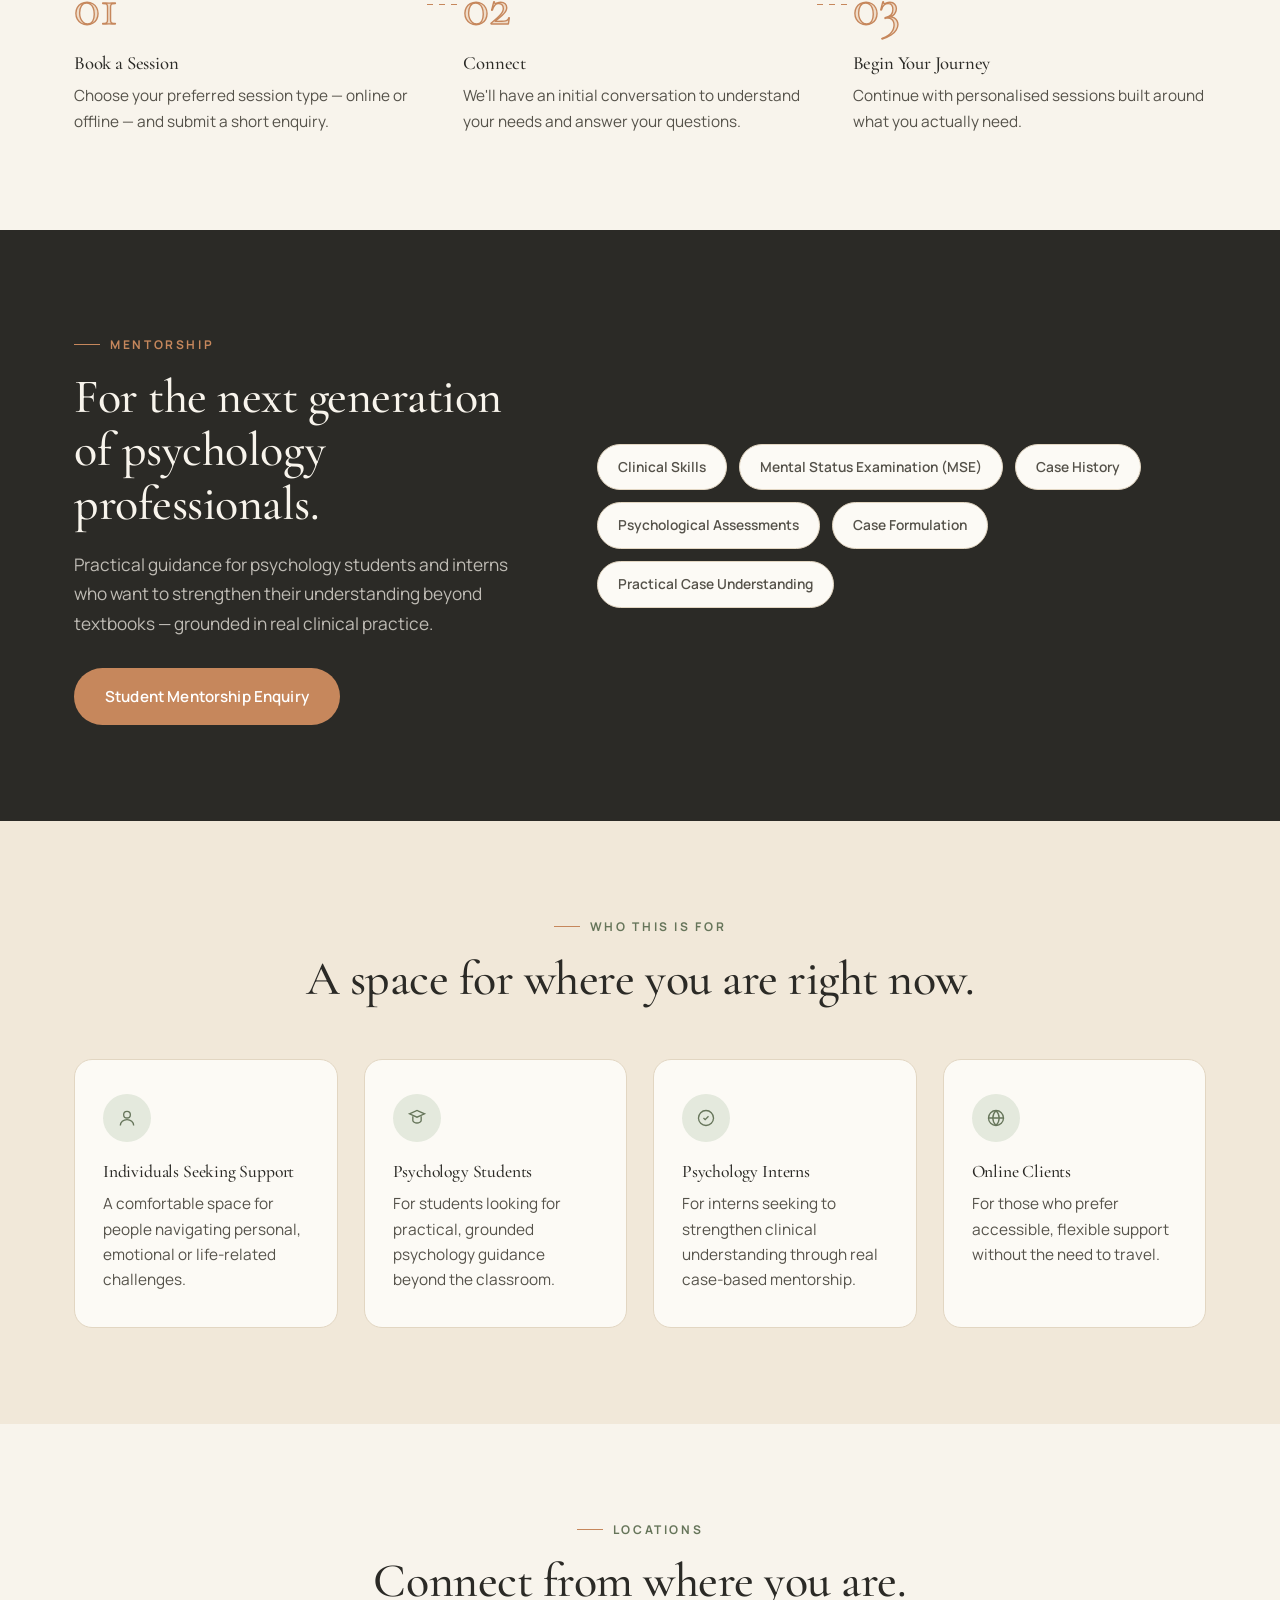
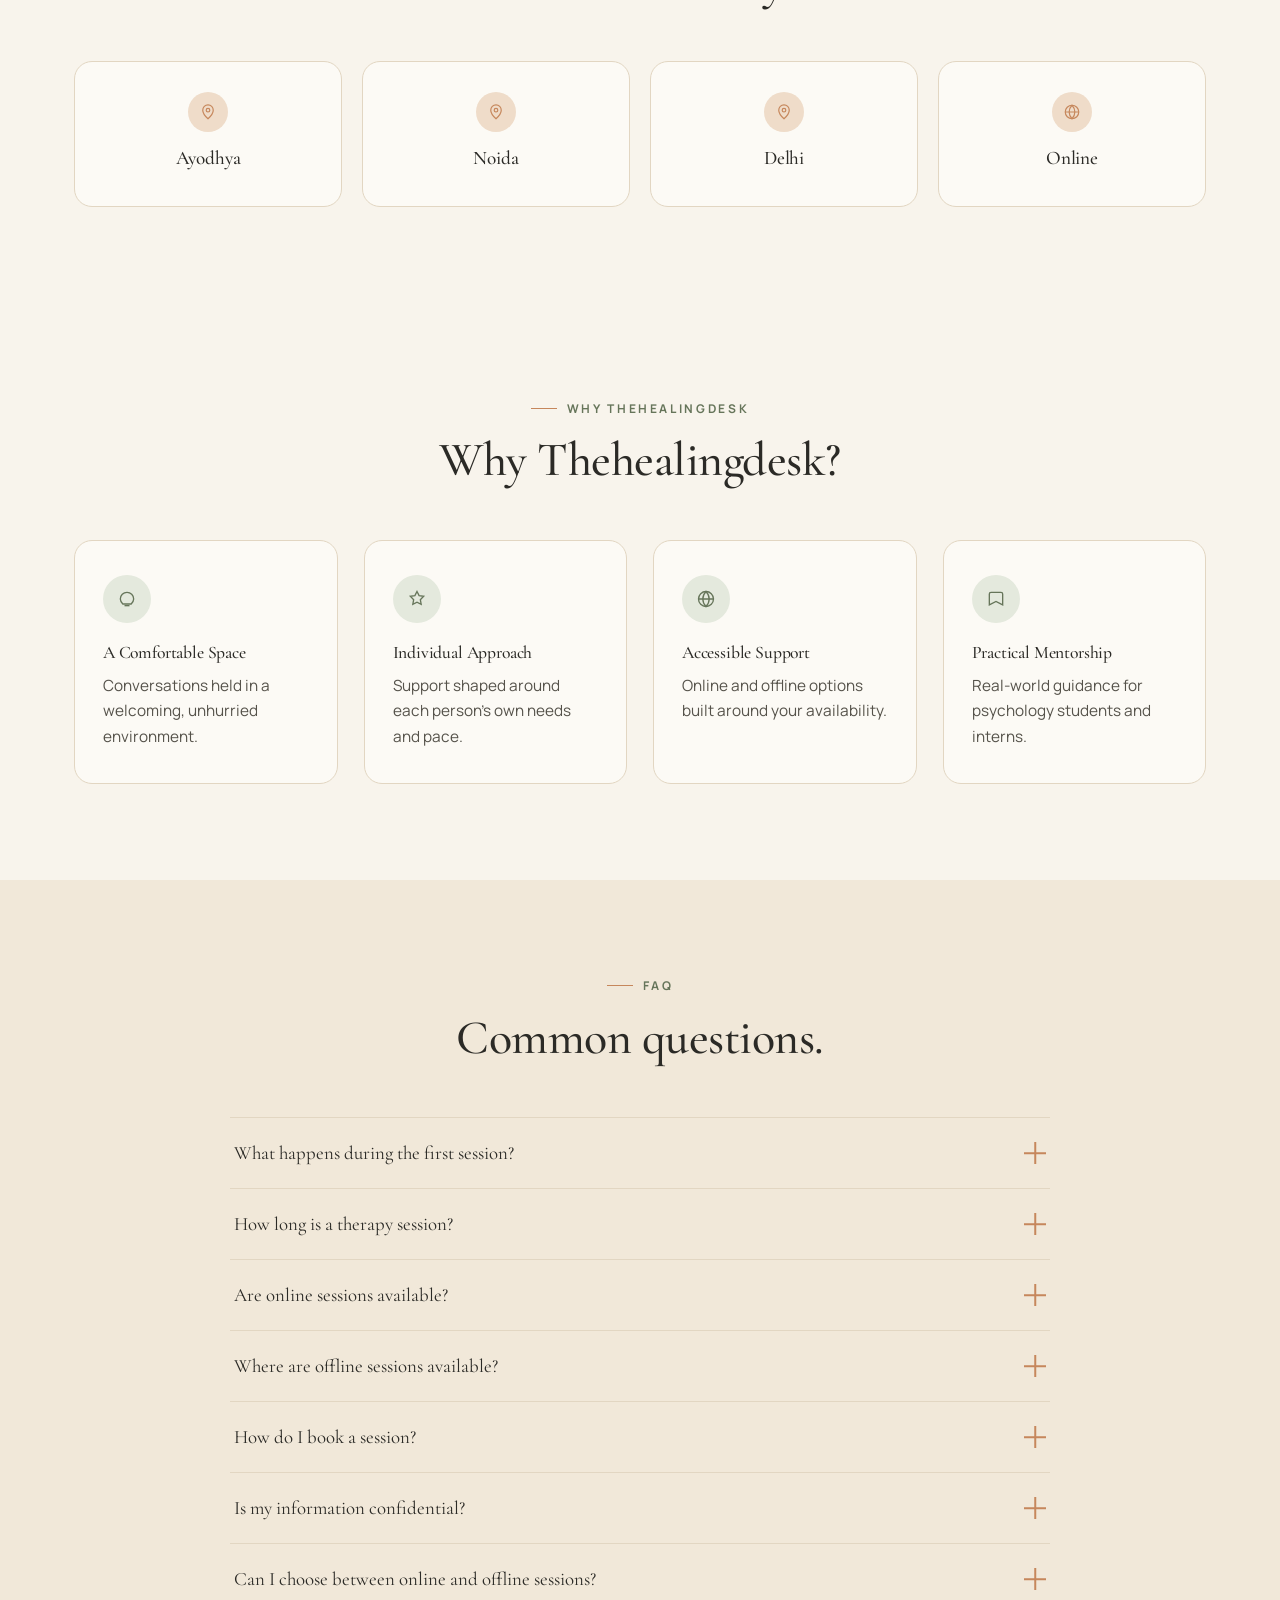
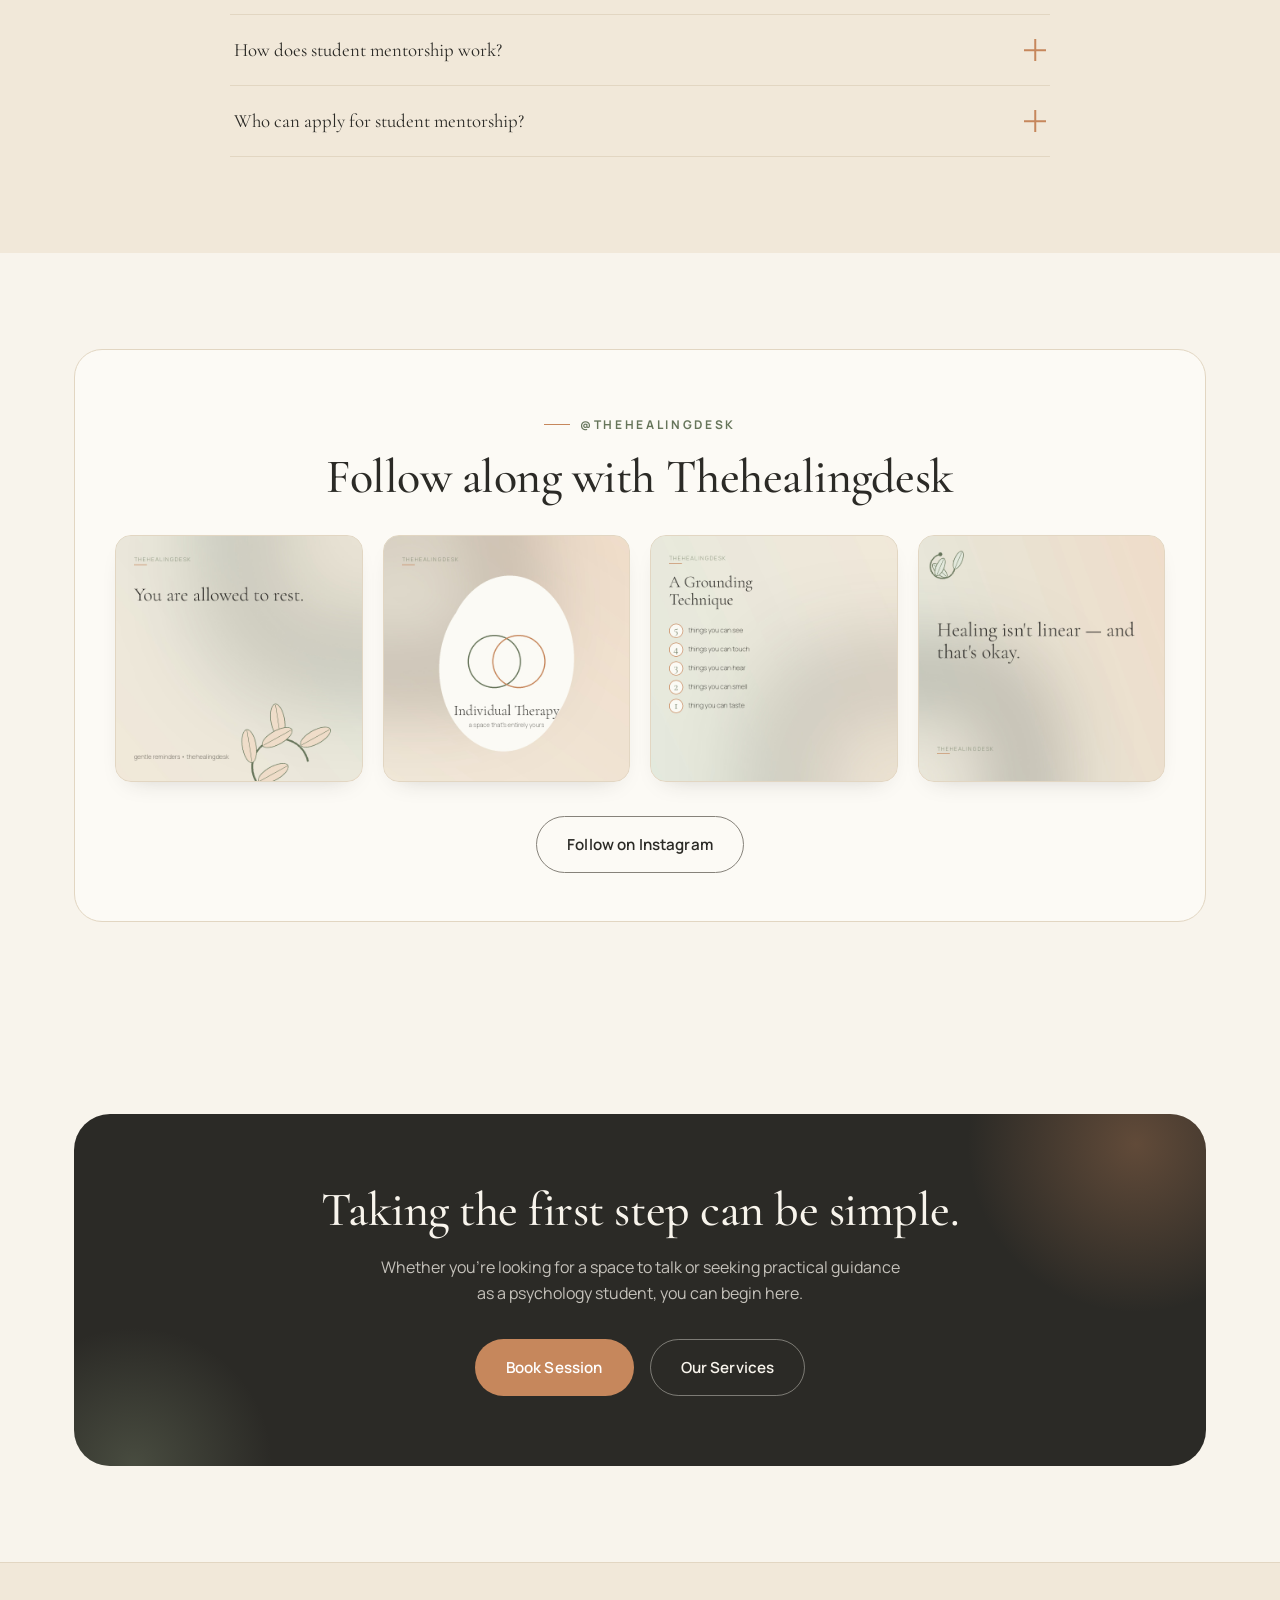
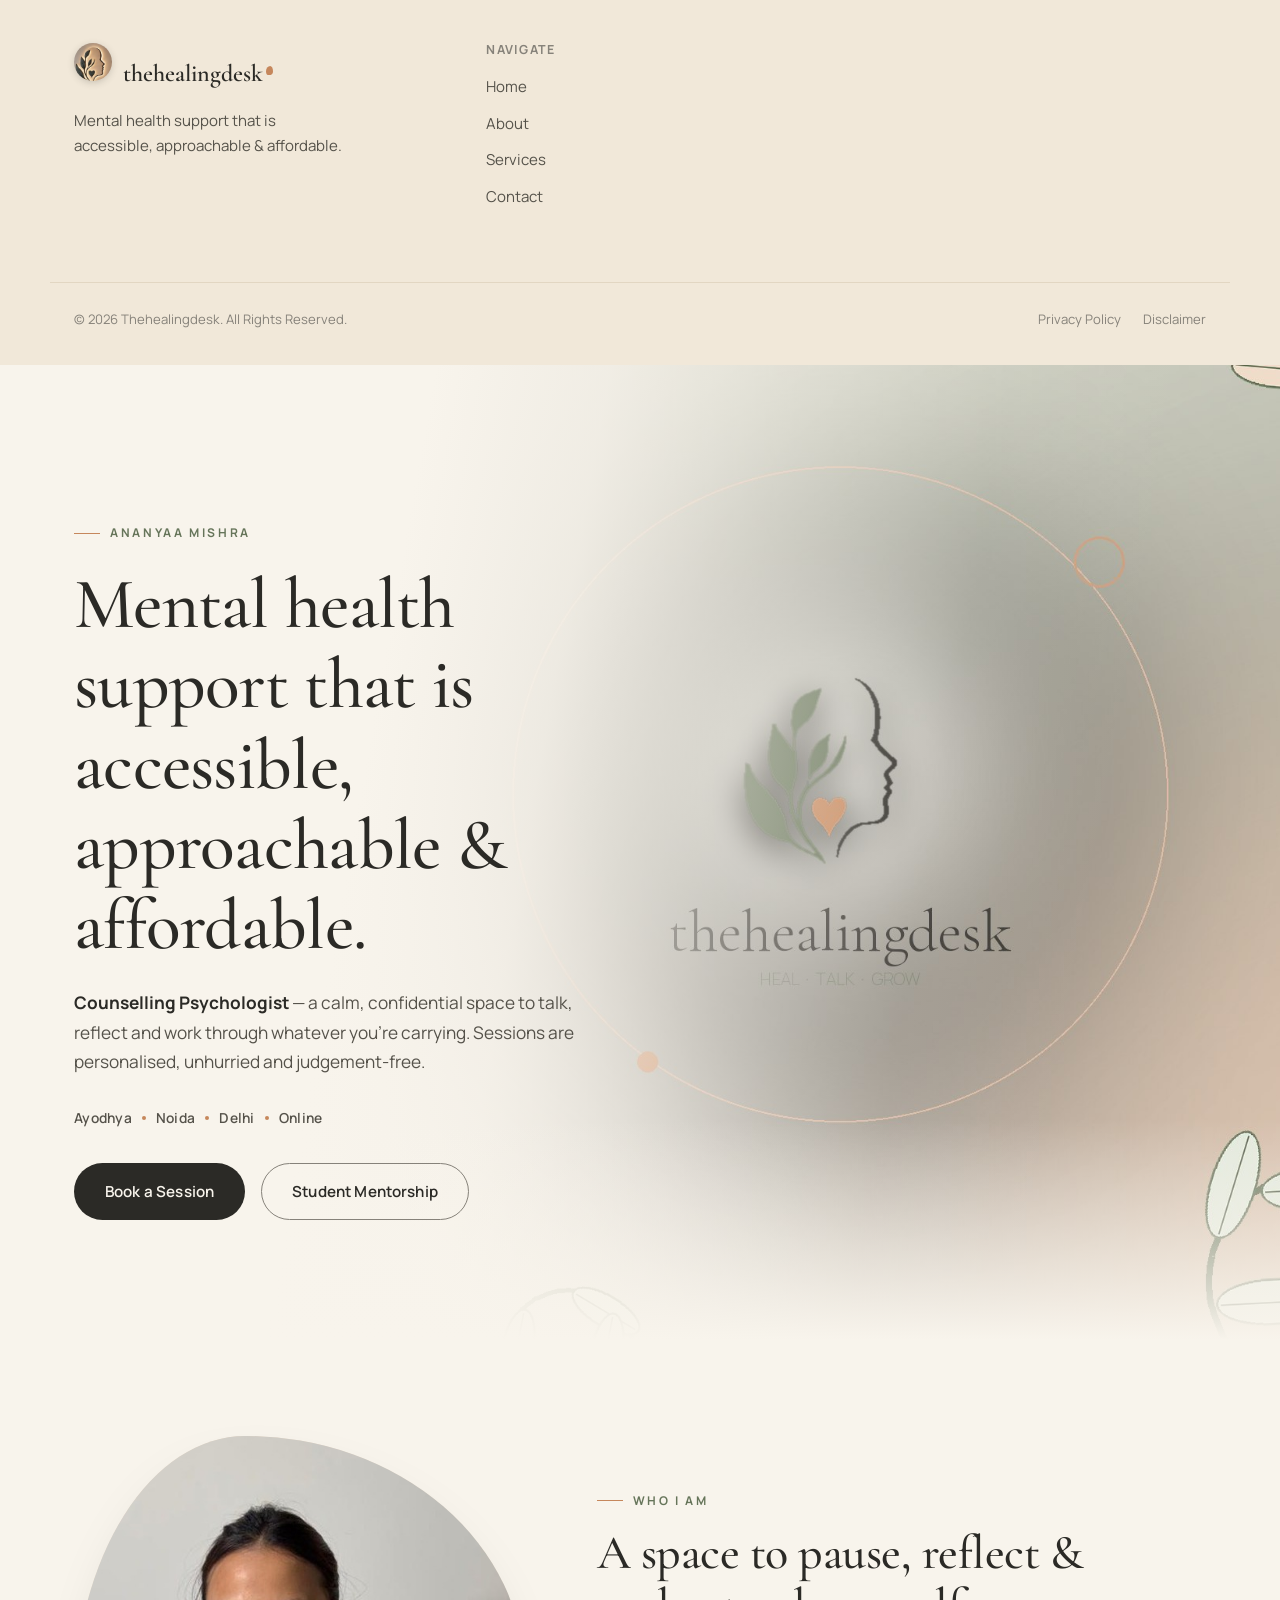
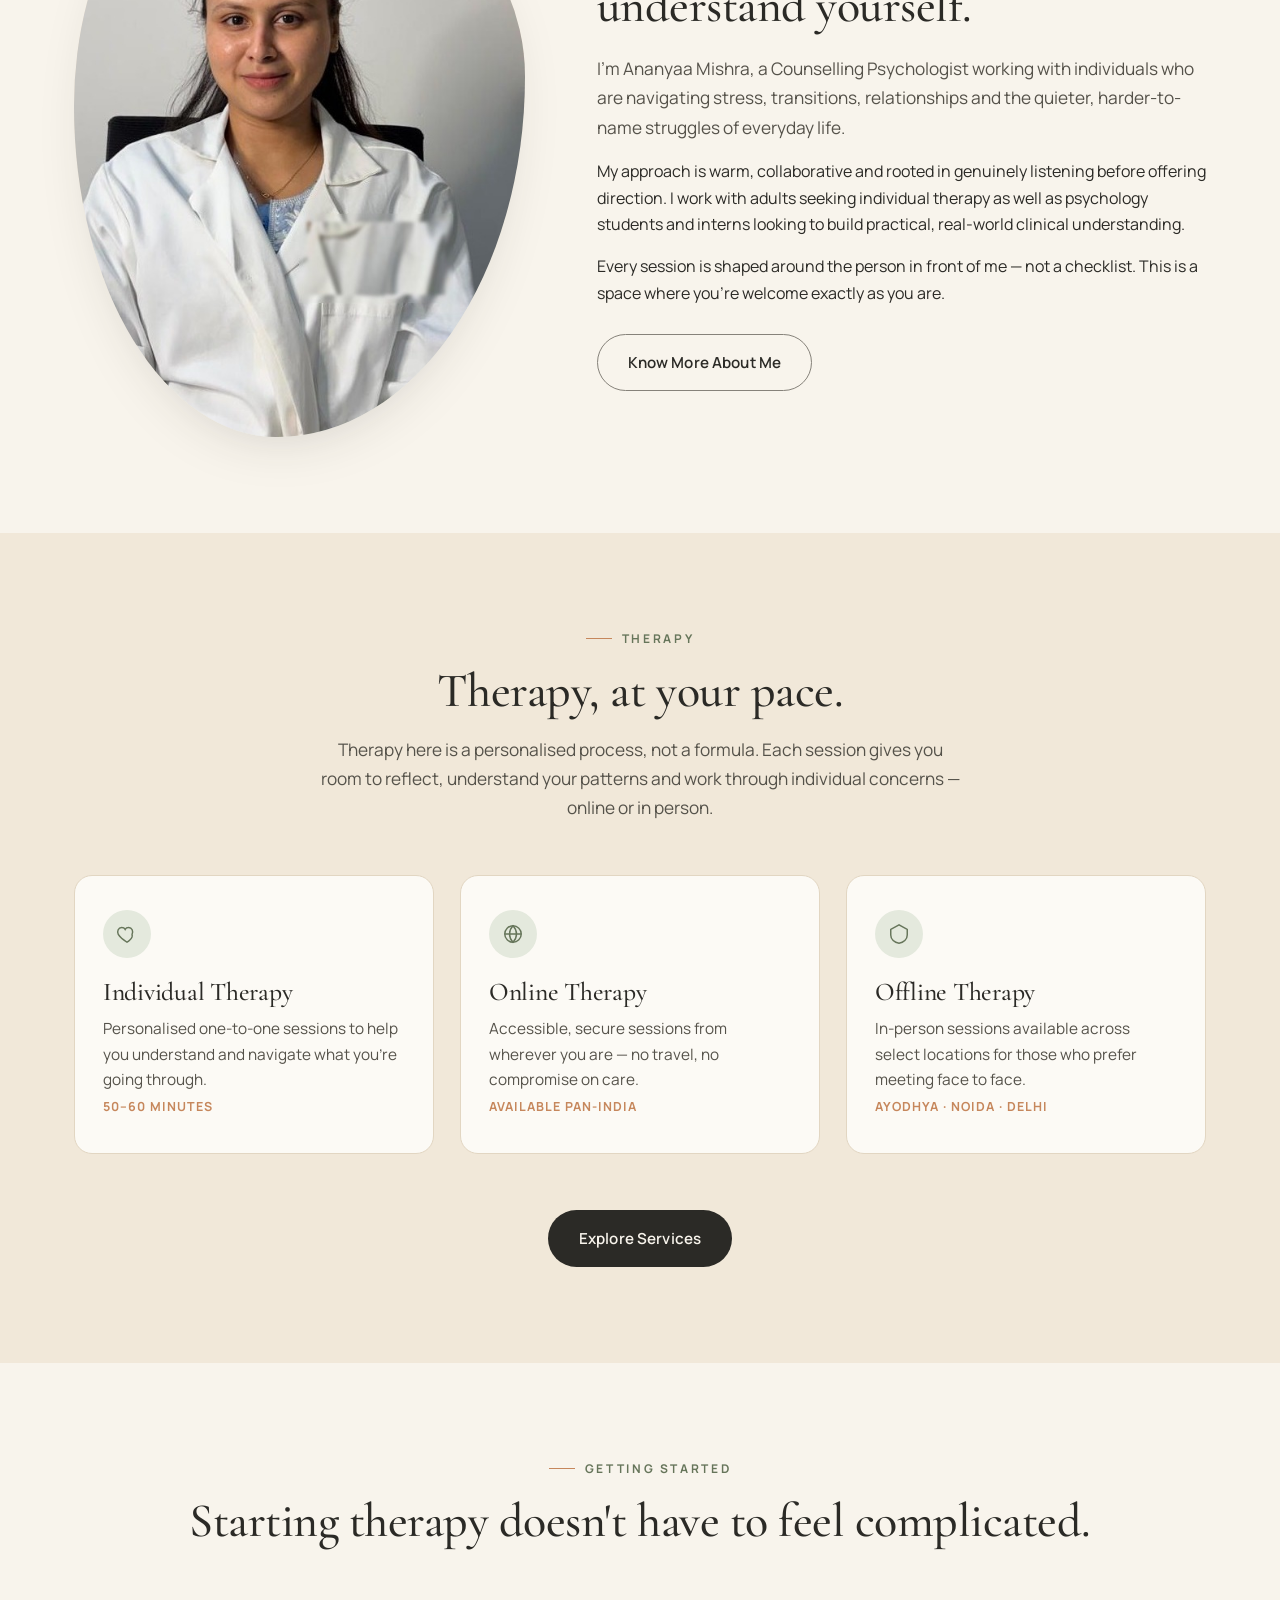
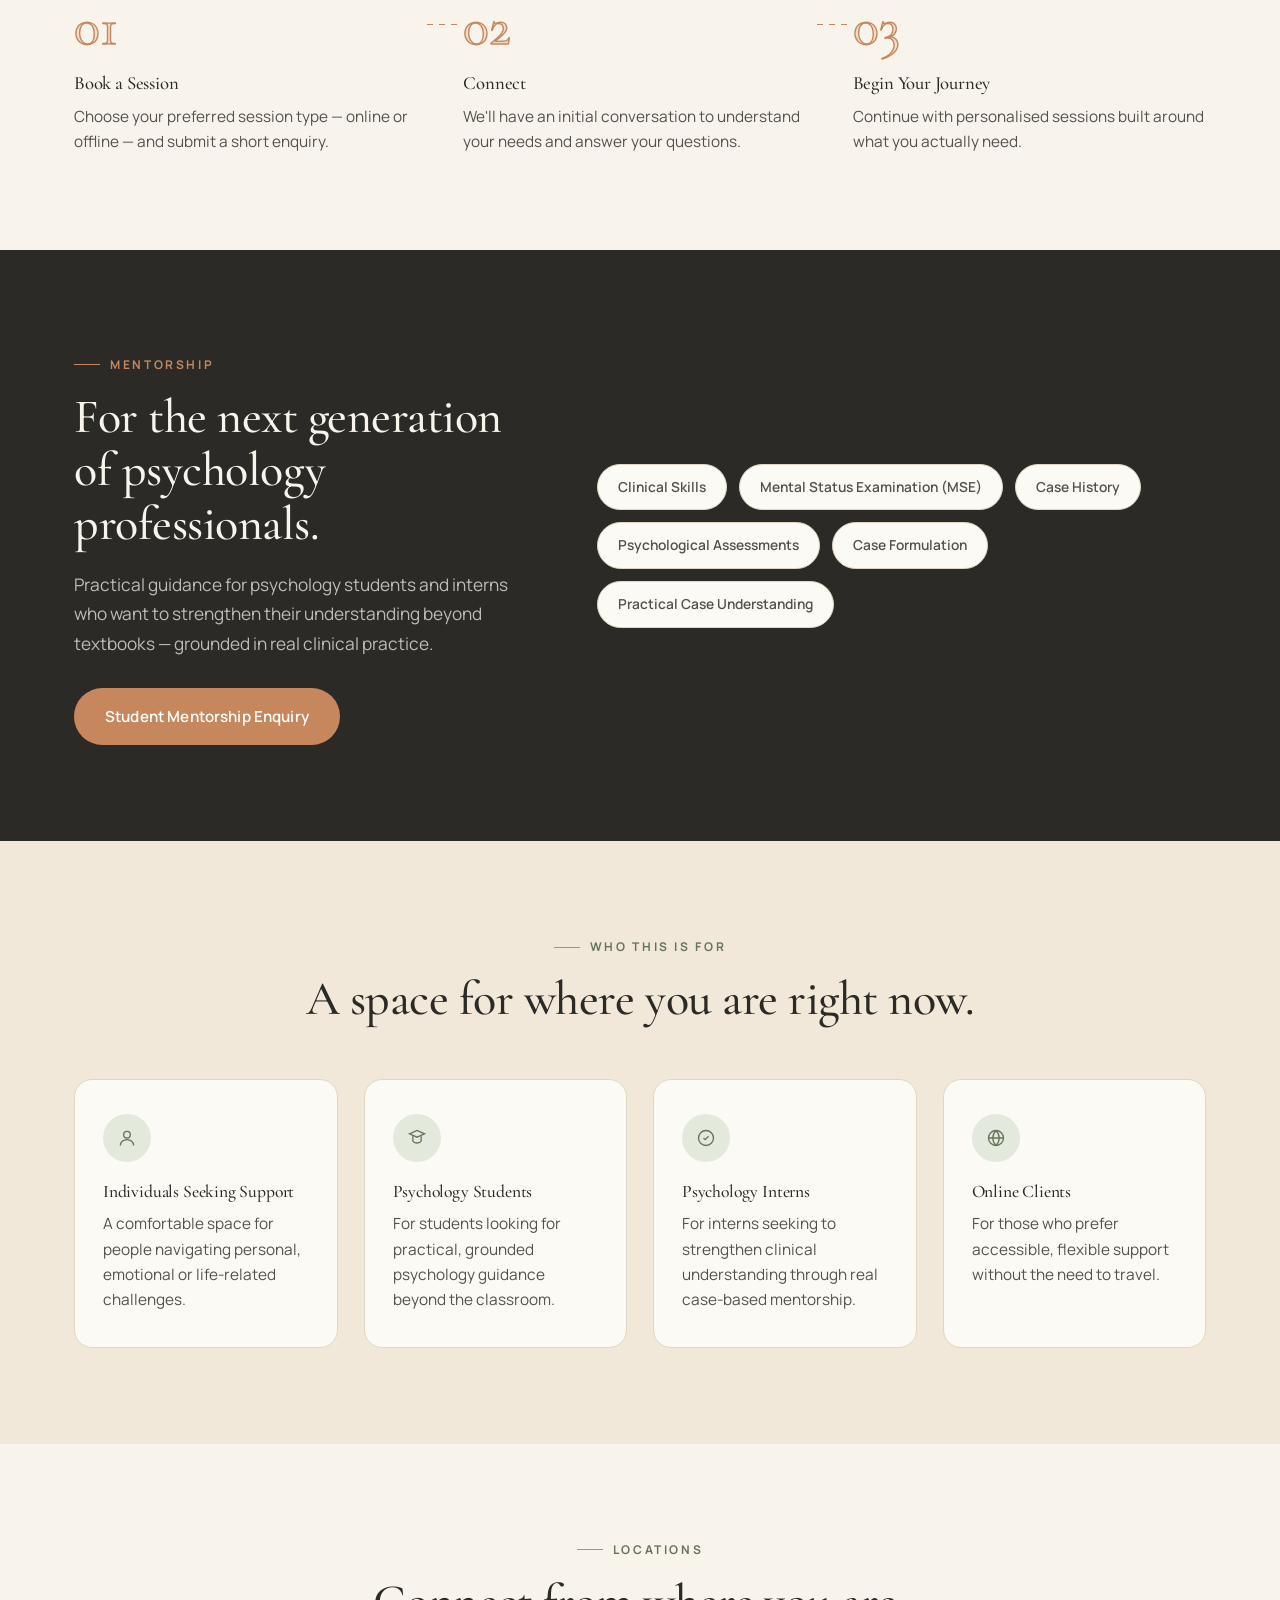
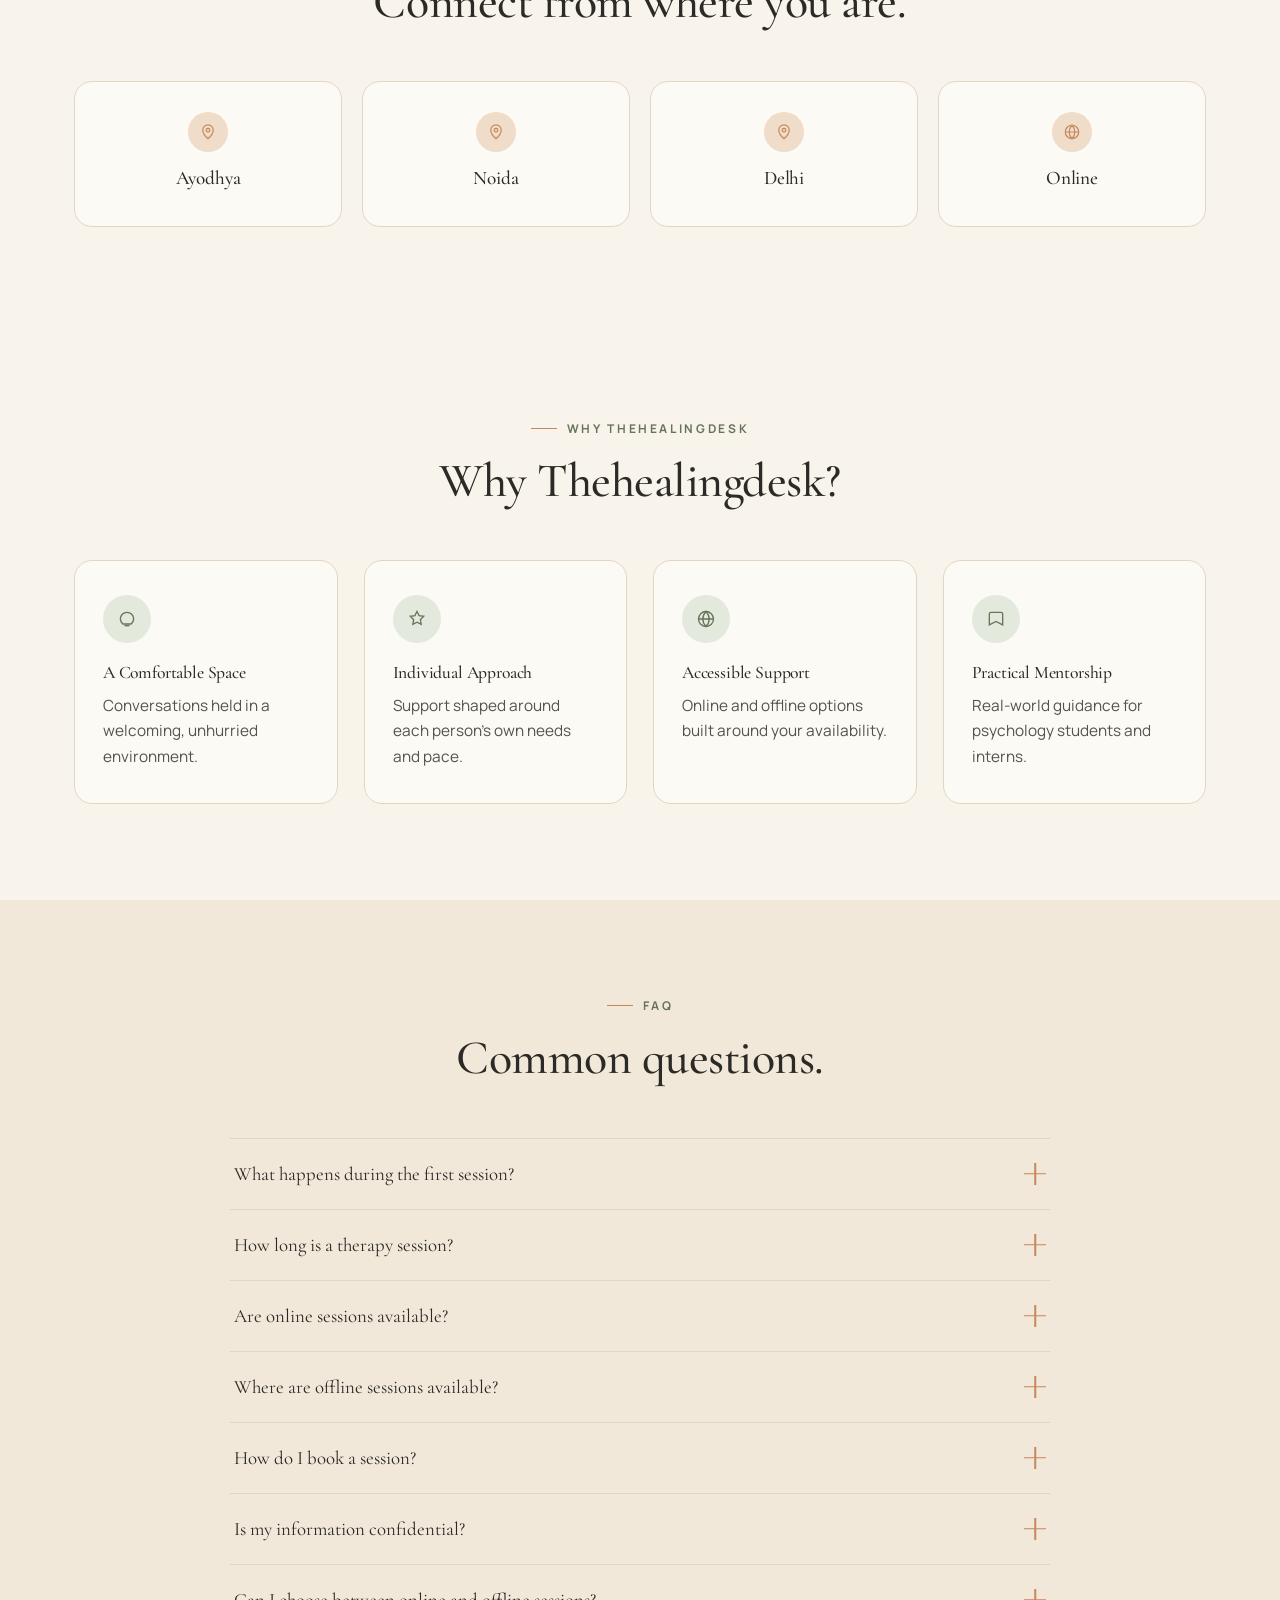
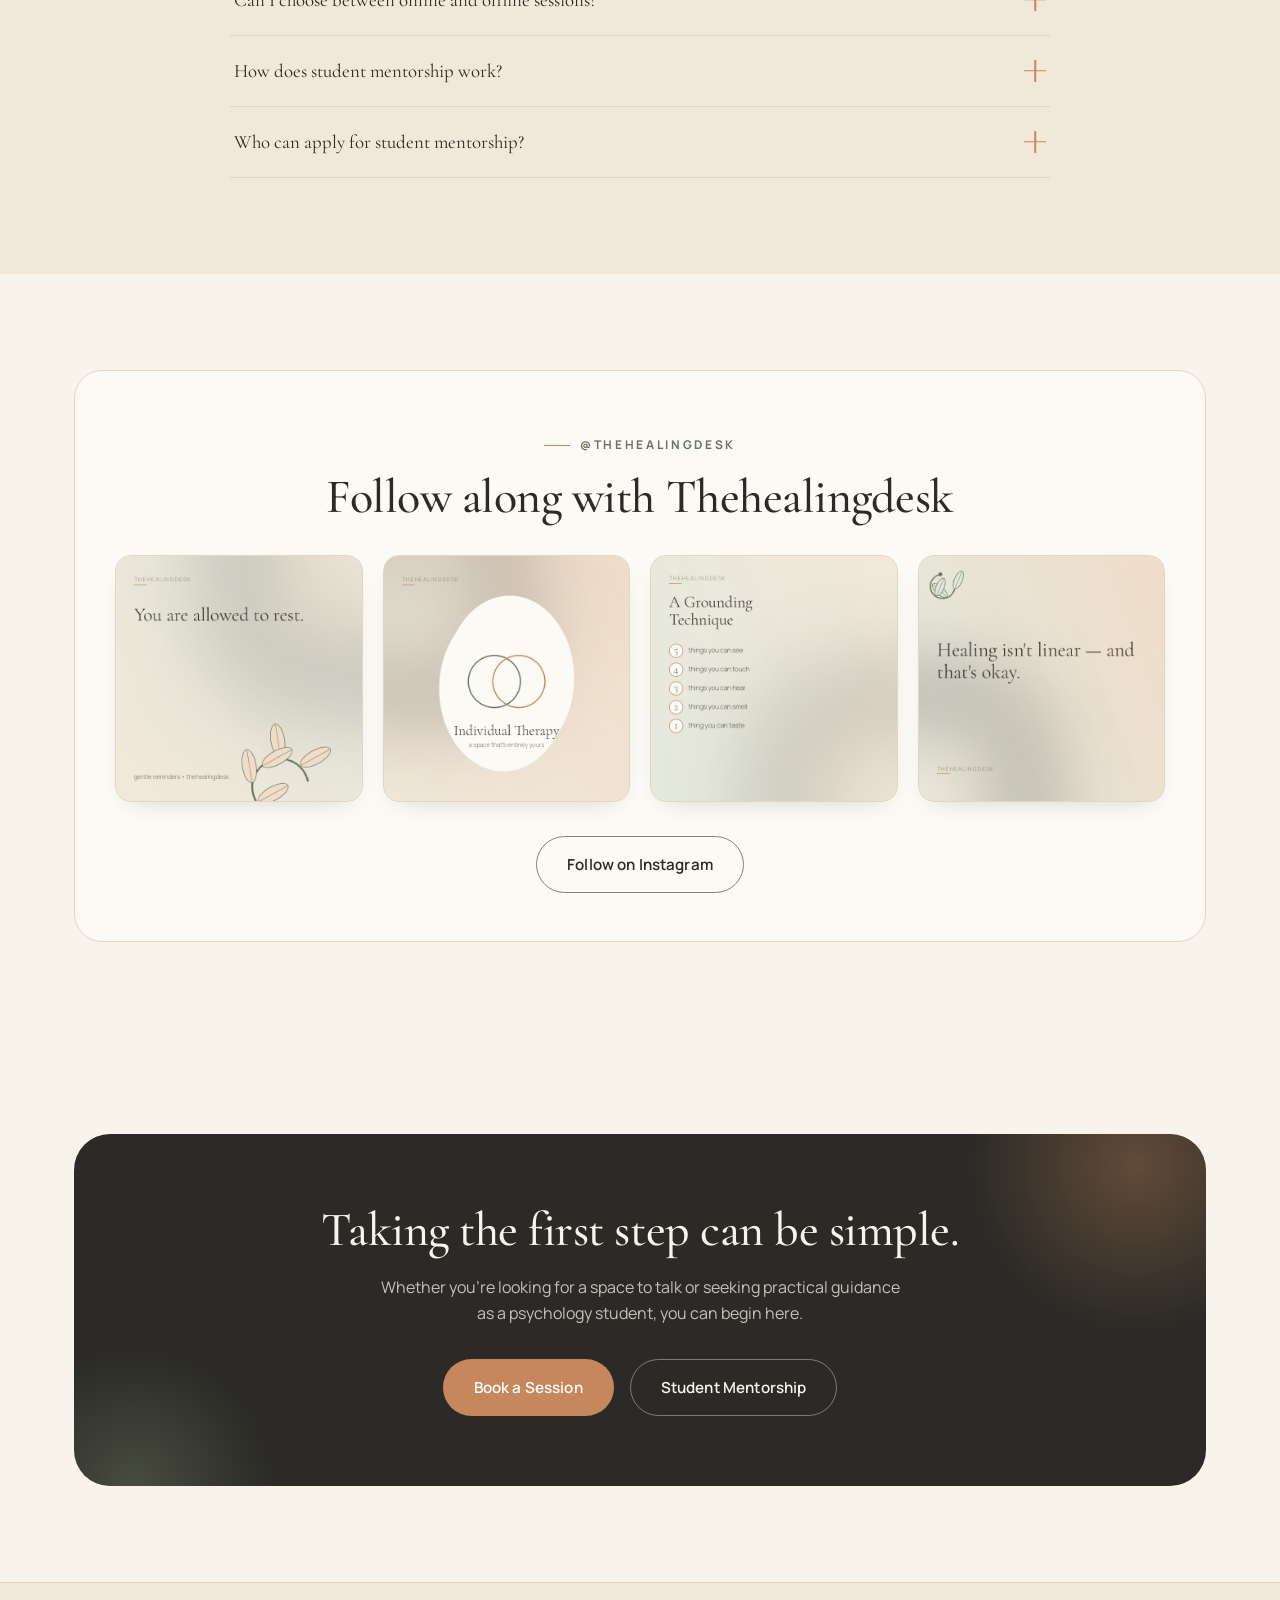
==== commit 41dd31eb: "Revise SEO metadata and enhance content structure Updated the title and meta description for improve" ====
--- a/index.html
+++ b/index.html
@@ -3,10 +3,10 @@
 <head>
 <meta charset="UTF-8">
 <meta name="viewport" content="width=device-width, initial-scale=1.0">
-<title>Thehealingdesk — Ananyaa Mishra | Counselling Psychologist in Delhi, Noida &amp; Ayodhya</title>
-<meta name="description" content="Thehealingdesk is the personal practice of Ananyaa Mishra, Counselling Psychologist. Accessible, approachable therapy sessions online and offline across Ayodhya, Noida &amp; Delhi, plus mentorship for psychology students and interns.">
+<title>Thehealingdesk | Psychology &amp; Psychiatry Support in Delhi, Noida &amp; Ayodhya</title>
+<meta name="description" content="Thehealingdesk offers accessible, approachable psychology and psychiatry-informed mental health support — therapy sessions online and offline across Ayodhya, Noida &amp; Delhi, plus mentorship for psychology students and interns.">
 <link rel="canonical" href="https://www.thehealingdesk.com/">
-<meta property="og:title" content="Thehealingdesk — Ananyaa Mishra, Counselling Psychologist">
+<meta property="og:title" content="Thehealingdesk — Psychology &amp; Psychiatry Support">
 <meta property="og:description" content="Mental health support that is accessible, approachable &amp; affordable. Therapy sessions and psychology student mentorship, online and offline.">
 <meta property="og:type" content="website">
 <link rel="preconnect" href="https://fonts.googleapis.com">
@@ -53,18 +53,12 @@
     <div class="hero-scrim" aria-hidden="true"></div>
     <div class="container hero-grid">
       <div class="hero-copy reveal">
-        <span class="eyebrow">Ananyaa Mishra</span>
+        <span class="eyebrow">Psychology &amp; Psychiatry</span>
         <h1 class="display">Mental health support that is accessible, approachable &amp; affordable.</h1>
-        <p class="section-lede"><strong style="color:var(--charcoal); font-weight:700;">Counselling Psychologist</strong> — a calm, confidential space to talk, reflect and work through whatever you're carrying. Sessions are personalised, unhurried and judgement-free.</p>
-        <div class="hero-locations">
-          <span>Ayodhya</span><span class="dot"></span>
-          <span>Noida</span><span class="dot"></span>
-          <span>Delhi</span><span class="dot"></span>
-          <span>Online</span>
-        </div>
+        <p class="section-lede"><strong style="color:var(--charcoal); font-weight:700;">Psychological &amp; psychiatric care</strong> — a calm, confidential space to talk, reflect and work through whatever you're carrying. Support is personalised, unhurried and judgement-free.</p>
         <div class="hero-actions">
-          <a href="contact.html" class="btn btn-primary">Book a Session</a>
-          <a href="services.html#mentorship" class="btn btn-outline">Student Mentorship</a>
+          <a href="contact.html" class="btn btn-primary">Book Session</a>
+          <a href="services.html" class="btn btn-outline">Our Services</a>
         </div>
       </div>
     </div>
@@ -72,18 +66,25 @@
 
   <!-- ============ SECTION 2 — INTRODUCTION ============ -->
   <section class="section">
-    <div class="container split reveal">
-      <div class="portrait-sm">
-        <img src="images/ananyaa-portrait-wide.jpg" alt="Ananyaa Mishra, Counselling Psychologist" loading="lazy">
-      </div>
-      <div class="intro-copy">
-        <span class="eyebrow">Who I Am</span>
-        <h2 class="section-title" style="margin-top:16px;">A space to pause, reflect &amp; understand yourself.</h2>
-        <p class="section-lede">I'm Ananyaa Mishra, a Counselling Psychologist working with individuals who are navigating stress, transitions, relationships and the quieter, harder-to-name struggles of everyday life.</p>
-        <p>My approach is warm, collaborative and rooted in genuinely listening before offering direction. I work with adults seeking individual therapy as well as psychology students and interns looking to build practical, real-world clinical understanding.</p>
-        <p>Every session is shaped around the person in front of me — not a checklist. This is a space where you're welcome exactly as you are.</p>
-        <a href="about.html" class="btn btn-outline">Know More About Me</a>
-      </div>
+    <div class="container reveal" style="max-width:860px; margin:0 auto; text-align:center;">
+      <span class="eyebrow" style="justify-content:center;">About Thehealingdesk</span>
+      <h2 class="section-title" style="margin-top:16px;">A space to pause, reflect &amp; understand yourself.</h2>
+      <p class="section-lede" style="margin:18px auto 0;">Thehealingdesk brings together psychological and psychiatric perspectives to support people navigating stress, transitions, relationships and the quieter, harder-to-name struggles of everyday life.</p>
+      <p style="margin-top:16px;">Care here is warm, collaborative and rooted in genuinely listening before offering direction. Support is available for adults seeking individual therapy, as well as psychology students and interns looking to build practical, real-world clinical understanding.</p>
+      <div class="card-grid cols-2 reveal-stagger" style="margin-top:40px; text-align:left;">
+        <div class="card">
+          <div class="card-icon" aria-hidden="true"><svg width="20" height="20" viewBox="0 0 24 24" fill="none" stroke="currentColor" stroke-width="1.6"><path d="M12 21s-7-4.35-9.5-8.5C.8 8.9 2.6 5 6.2 5c2 0 3.3 1.1 3.8 2 .5-.9 1.8-2 3.8-2 3.6 0 5.4 3.9 3.7 7.5C19 16.65 12 21 12 21z"/></svg></div>
+          <h3 class="card-title" style="font-size:1.1rem;">Psychology</h3>
+          <p>Understanding the mind and behaviour through talk-based, evidence-informed therapy — helping you make sense of your thoughts, emotions and patterns.</p>
+        </div>
+        <div class="card">
+          <div class="card-icon" aria-hidden="true"><svg width="20" height="20" viewBox="0 0 24 24" fill="none" stroke="currentColor" stroke-width="1.6"><path d="M12 2 3 7v6c0 5 4 8.5 9 9 5-.5 9-4 9-9V7l-9-5z"/><path d="M9 12l2 2 4-4"/></svg></div>
+          <h3 class="card-title" style="font-size:1.1rem;">Psychiatry</h3>
+          <p>Understanding mental health from a medical perspective — clinical assessment and guidance for concerns that may need evaluation alongside therapy.</p>
+        </div>
+      </div>
+      <p style="margin-top:28px;">Every session is shaped around the person, not a checklist. This is a space where you're welcome exactly as you are.</p>
+      <a href="about.html" class="btn btn-outline" style="margin-top:8px;">Learn More About Us</a>
     </div>
   </section>
 
@@ -292,7 +293,7 @@
         </div>
         <div class="accordion-item">
           <button class="accordion-trigger" aria-expanded="false">How do I book a session?<span class="plus" aria-hidden="true"></span></button>
-          <div class="accordion-panel"><p>Fill out the enquiry form on the Contact page, or reach out directly over WhatsApp, and we'll take it from there.</p></div>
+          <div class="accordion-panel"><p>Fill out the enquiry form on the Contact page, and we'll take it from there.</p></div>
         </div>
         <div class="accordion-item">
           <button class="accordion-trigger" aria-expanded="false">Is my information confidential?<span class="plus" aria-hidden="true"></span></button>
@@ -350,6 +351,361 @@
         <h2 class="section-title">Taking the first step can be simple.</h2>
         <p>Whether you're looking for a space to talk or seeking practical guidance as a psychology student, you can begin here.</p>
         <div class="hero-actions">
+          <a href="contact.html" class="btn btn-terracotta">Book Session</a>
+          <a href="services.html" class="btn btn-outline">Our Services</a>
+        </div>
+      </div>
+    </div>
+  </section>
+
+</main>
+
+<!-- ============ FOOTER ============ -->
+<footer class="footer">
+  <div class="container footer-grid">
+    <div class="footer-brand">
+      <a href="index.html" class="logo"><img src="images/logo-icon.png" alt="Thehealingdesk logo" class="logo-icon">thehealingdesk<span class="leaf-dot" aria-hidden="true"></span></a>
+      <p class="footer-tagline">Mental health support that is accessible, approachable &amp; affordable.</p>
+    </div>
+    <div class="footer-col">
+      <h4>Navigate</h4>
+      <a href="index.html">Home</a>
+      <a href="about.html">About</a>
+      <a href="services.html">Services</a>
+      <a href="contact.html">Contact</a>
+    </div>
+  </div>
+  <div class="container footer-bottom">
+    <span>&copy; 2026 Thehealingdesk. All Rights Reserved.</span>
+    <div class="legal">
+      <a href="#">Privacy Policy</a>
+      <a href="#">Disclaimer</a>
+    </div>
+  </div>
+</footer>
+
+<div class="sticky-cta"><a href="contact.html" class="btn btn-primary">Book a Session</a></div>
+
+<script src="js/main.js"></script>
+
+</body>
+</html>
+</header>
+
+<div class="mobile-menu" aria-label="Mobile navigation">
+  <a href="index.html">Home</a>
+  <a href="about.html">About</a>
+  <a href="services.html">Services</a>
+  <a href="contact.html">Contact</a>
+  <a href="contact.html" class="btn btn-primary">Book a Session</a>
+  <p class="mm-meta">Ayodhya &middot; Noida &middot; Delhi &middot; Online</p>
+</div>
+
+<main id="main">
+
+  <!-- ============ SECTION 1 — HERO ============ -->
+  <section class="hero">
+    <div class="hero-art" aria-hidden="true"></div>
+    <div class="hero-scrim" aria-hidden="true"></div>
+    <div class="container hero-grid">
+      <div class="hero-copy reveal">
+        <span class="eyebrow">Ananyaa Mishra</span>
+        <h1 class="display">Mental health support that is accessible, approachable &amp; affordable.</h1>
+        <p class="section-lede"><strong style="color:var(--charcoal); font-weight:700;">Counselling Psychologist</strong> — a calm, confidential space to talk, reflect and work through whatever you're carrying. Sessions are personalised, unhurried and judgement-free.</p>
+        <div class="hero-locations">
+          <span>Ayodhya</span><span class="dot"></span>
+          <span>Noida</span><span class="dot"></span>
+          <span>Delhi</span><span class="dot"></span>
+          <span>Online</span>
+        </div>
+        <div class="hero-actions">
+          <a href="contact.html" class="btn btn-primary">Book a Session</a>
+          <a href="services.html#mentorship" class="btn btn-outline">Student Mentorship</a>
+        </div>
+      </div>
+    </div>
+  </section>
+
+  <!-- ============ SECTION 2 — INTRODUCTION ============ -->
+  <section class="section">
+    <div class="container split reveal">
+      <div class="portrait-sm">
+        <img src="images/ananyaa-portrait-wide.jpg" alt="Ananyaa Mishra, Counselling Psychologist" loading="lazy">
+      </div>
+      <div class="intro-copy">
+        <span class="eyebrow">Who I Am</span>
+        <h2 class="section-title" style="margin-top:16px;">A space to pause, reflect &amp; understand yourself.</h2>
+        <p class="section-lede">I'm Ananyaa Mishra, a Counselling Psychologist working with individuals who are navigating stress, transitions, relationships and the quieter, harder-to-name struggles of everyday life.</p>
+        <p>My approach is warm, collaborative and rooted in genuinely listening before offering direction. I work with adults seeking individual therapy as well as psychology students and interns looking to build practical, real-world clinical understanding.</p>
+        <p>Every session is shaped around the person in front of me — not a checklist. This is a space where you're welcome exactly as you are.</p>
+        <a href="about.html" class="btn btn-outline">Know More About Me</a>
+      </div>
+    </div>
+  </section>
+
+  <!-- ============ SECTION 3 — THERAPY PREVIEW ============ -->
+  <section class="section section-alt">
+    <div class="container">
+      <div class="section-head center reveal">
+        <span class="eyebrow">Therapy</span>
+        <h2 class="section-title">Therapy, at your pace.</h2>
+        <p class="section-lede">Therapy here is a personalised process, not a formula. Each session gives you room to reflect, understand your patterns and work through individual concerns — online or in person.</p>
+      </div>
+      <div class="card-grid cols-3 reveal-stagger">
+        <div class="card">
+          <div class="card-icon" aria-hidden="true">
+            <svg width="22" height="22" viewBox="0 0 24 24" fill="none" stroke="currentColor" stroke-width="1.6"><path d="M12 21s-7-4.35-9.5-8.5C.8 8.9 2.6 5 6.2 5c2 0 3.3 1.1 3.8 2 .5-.9 1.8-2 3.8-2 3.6 0 5.4 3.9 3.7 7.5C19 16.65 12 21 12 21z"/></svg>
+          </div>
+          <h3 class="card-title">Individual Therapy</h3>
+          <p>Personalised one-to-one sessions to help you understand and navigate what you're going through.</p>
+          <span class="card-meta">50–60 minutes</span>
+        </div>
+        <div class="card">
+          <div class="card-icon" aria-hidden="true">
+            <svg width="22" height="22" viewBox="0 0 24 24" fill="none" stroke="currentColor" stroke-width="1.6"><circle cx="12" cy="12" r="9"/><path d="M3 12h18M12 3c2.5 2.6 3.8 5.6 3.8 9s-1.3 6.4-3.8 9c-2.5-2.6-3.8-5.6-3.8-9S9.5 5.6 12 3z"/></svg>
+          </div>
+          <h3 class="card-title">Online Therapy</h3>
+          <p>Accessible, secure sessions from wherever you are — no travel, no compromise on care.</p>
+          <span class="card-meta">Available pan-India</span>
+        </div>
+        <div class="card">
+          <div class="card-icon" aria-hidden="true">
+            <svg width="22" height="22" viewBox="0 0 24 24" fill="none" stroke="currentColor" stroke-width="1.6"><path d="M12 2 3 7v6c0 5 4 8.5 9 9 5-.5 9-4 9-9V7l-9-5z"/></svg>
+          </div>
+          <h3 class="card-title">Offline Therapy</h3>
+          <p>In-person sessions available across select locations for those who prefer meeting face to face.</p>
+          <span class="card-meta">Ayodhya · Noida · Delhi</span>
+        </div>
+      </div>
+      <div class="center-actions mt-lg">
+        <a href="services.html" class="btn btn-primary">Explore Services</a>
+      </div>
+    </div>
+  </section>
+
+  <!-- ============ SECTION 4 — HOW IT WORKS ============ -->
+  <section class="section">
+    <div class="container">
+      <div class="section-head center reveal">
+        <span class="eyebrow">Getting Started</span>
+        <h2 class="section-title">Starting therapy doesn't have to feel complicated.</h2>
+      </div>
+      <div class="steps reveal-stagger">
+        <div class="step">
+          <span class="step-num">01</span>
+          <h3>Book a Session</h3>
+          <p>Choose your preferred session type — online or offline — and submit a short enquiry.</p>
+        </div>
+        <div class="step">
+          <span class="step-num">02</span>
+          <h3>Connect</h3>
+          <p>We'll have an initial conversation to understand your needs and answer your questions.</p>
+        </div>
+        <div class="step">
+          <span class="step-num">03</span>
+          <h3>Begin Your Journey</h3>
+          <p>Continue with personalised sessions built around what you actually need.</p>
+        </div>
+      </div>
+    </div>
+  </section>
+
+  <!-- ============ SECTION 5 — STUDENT MENTORSHIP ============ -->
+  <section class="section section-dark" id="mentorship">
+    <div class="container split reveal">
+      <div>
+        <span class="eyebrow" style="color:var(--terracotta);">Mentorship</span>
+        <h2 class="section-title" style="margin-top:16px;">For the next generation of psychology professionals.</h2>
+        <p class="section-lede" style="margin-top:18px;">Practical guidance for psychology students and interns who want to strengthen their understanding beyond textbooks — grounded in real clinical practice.</p>
+        <a href="contact.html" class="btn btn-terracotta" style="margin-top:30px;">Student Mentorship Enquiry</a>
+      </div>
+      <div class="chip-row">
+        <span class="chip">Clinical Skills</span>
+        <span class="chip">Mental Status Examination (MSE)</span>
+        <span class="chip">Case History</span>
+        <span class="chip">Psychological Assessments</span>
+        <span class="chip">Case Formulation</span>
+        <span class="chip">Practical Case Understanding</span>
+      </div>
+    </div>
+  </section>
+
+  <!-- ============ SECTION 6 — WHO IS IT FOR ============ -->
+  <section class="section section-alt">
+    <div class="container">
+      <div class="section-head center reveal">
+        <span class="eyebrow">Who This Is For</span>
+        <h2 class="section-title">A space for where you are right now.</h2>
+      </div>
+      <div class="card-grid cols-4 reveal-stagger">
+        <div class="card">
+          <div class="card-icon" aria-hidden="true"><svg width="20" height="20" viewBox="0 0 24 24" fill="none" stroke="currentColor" stroke-width="1.6"><circle cx="12" cy="8" r="4"/><path d="M4 21c0-4 3.6-7 8-7s8 3 8 7"/></svg></div>
+          <h3 class="card-title" style="font-size:1.1rem;">Individuals Seeking Support</h3>
+          <p>A comfortable space for people navigating personal, emotional or life-related challenges.</p>
+        </div>
+        <div class="card">
+          <div class="card-icon" aria-hidden="true"><svg width="20" height="20" viewBox="0 0 24 24" fill="none" stroke="currentColor" stroke-width="1.6"><path d="M3 7l9-4 9 4-9 4-9-4z"/><path d="M7 10v5c0 1.5 2.5 3 5 3s5-1.5 5-3v-5"/></svg></div>
+          <h3 class="card-title" style="font-size:1.1rem;">Psychology Students</h3>
+          <p>For students looking for practical, grounded psychology guidance beyond the classroom.</p>
+        </div>
+        <div class="card">
+          <div class="card-icon" aria-hidden="true"><svg width="20" height="20" viewBox="0 0 24 24" fill="none" stroke="currentColor" stroke-width="1.6"><path d="M9 12l2 2 4-4"/><circle cx="12" cy="12" r="9"/></svg></div>
+          <h3 class="card-title" style="font-size:1.1rem;">Psychology Interns</h3>
+          <p>For interns seeking to strengthen clinical understanding through real case-based mentorship.</p>
+        </div>
+        <div class="card">
+          <div class="card-icon" aria-hidden="true"><svg width="20" height="20" viewBox="0 0 24 24" fill="none" stroke="currentColor" stroke-width="1.6"><circle cx="12" cy="12" r="9"/><path d="M12 3c2.5 2.6 3.8 5.6 3.8 9s-1.3 6.4-3.8 9M12 3c-2.5 2.6-3.8 5.6-3.8 9s1.3 6.4 3.8 9M3 12h18"/></svg></div>
+          <h3 class="card-title" style="font-size:1.1rem;">Online Clients</h3>
+          <p>For those who prefer accessible, flexible support without the need to travel.</p>
+        </div>
+      </div>
+    </div>
+  </section>
+
+  <!-- ============ SECTION 7 — LOCATIONS ============ -->
+  <section class="section">
+    <div class="container">
+      <div class="section-head center reveal">
+        <span class="eyebrow">Locations</span>
+        <h2 class="section-title">Connect from where you are.</h2>
+      </div>
+      <div class="loc-grid reveal-stagger">
+        <div class="loc-card">
+          <div class="loc-icon" aria-hidden="true"><svg width="18" height="18" viewBox="0 0 24 24" fill="none" stroke="currentColor" stroke-width="1.6"><path d="M12 21s7-6.5 7-11.5A7 7 0 105 9.5C5 14.5 12 21 12 21z"/><circle cx="12" cy="9.5" r="2.4"/></svg></div>
+          <h3>Ayodhya</h3>
+        </div>
+        <div class="loc-card">
+          <div class="loc-icon" aria-hidden="true"><svg width="18" height="18" viewBox="0 0 24 24" fill="none" stroke="currentColor" stroke-width="1.6"><path d="M12 21s7-6.5 7-11.5A7 7 0 105 9.5C5 14.5 12 21 12 21z"/><circle cx="12" cy="9.5" r="2.4"/></svg></div>
+          <h3>Noida</h3>
+        </div>
+        <div class="loc-card">
+          <div class="loc-icon" aria-hidden="true"><svg width="18" height="18" viewBox="0 0 24 24" fill="none" stroke="currentColor" stroke-width="1.6"><path d="M12 21s7-6.5 7-11.5A7 7 0 105 9.5C5 14.5 12 21 12 21z"/><circle cx="12" cy="9.5" r="2.4"/></svg></div>
+          <h3>Delhi</h3>
+        </div>
+        <div class="loc-card">
+          <div class="loc-icon" aria-hidden="true"><svg width="18" height="18" viewBox="0 0 24 24" fill="none" stroke="currentColor" stroke-width="1.6"><circle cx="12" cy="12" r="9"/><path d="M3 12h18M12 3c2.5 2.6 3.8 5.6 3.8 9s-1.3 6.4-3.8 9c-2.5-2.6-3.8-5.6-3.8-9S9.5 5.6 12 3z"/></svg></div>
+          <h3>Online</h3>
+        </div>
+      </div>
+    </div>
+  </section>
+
+  <!-- ============ SECTION 9 — WHY THEHEALINGDESK ============ -->
+  <section class="section">
+    <div class="container">
+      <div class="section-head center reveal">
+        <span class="eyebrow">Why Thehealingdesk</span>
+        <h2 class="section-title">Why Thehealingdesk?</h2>
+      </div>
+      <div class="card-grid cols-4 reveal-stagger">
+        <div class="card">
+          <div class="card-icon" aria-hidden="true"><svg width="20" height="20" viewBox="0 0 24 24" fill="none" stroke="currentColor" stroke-width="1.6"><path d="M4 12a8 8 0 1116 0c0 3-2 5-3 6H7c-1-1-3-3-3-6z"/><path d="M9 20h6"/></svg></div>
+          <h3 class="card-title" style="font-size:1.1rem;">A Comfortable Space</h3>
+          <p>Conversations held in a welcoming, unhurried environment.</p>
+        </div>
+        <div class="card">
+          <div class="card-icon" aria-hidden="true"><svg width="20" height="20" viewBox="0 0 24 24" fill="none" stroke="currentColor" stroke-width="1.6"><path d="M12 3l2.5 5 5.5.8-4 4 1 5.5L12 15.8 7 18.3l1-5.5-4-4 5.5-.8L12 3z"/></svg></div>
+          <h3 class="card-title" style="font-size:1.1rem;">Individual Approach</h3>
+          <p>Support shaped around each person's own needs and pace.</p>
+        </div>
+        <div class="card">
+          <div class="card-icon" aria-hidden="true"><svg width="20" height="20" viewBox="0 0 24 24" fill="none" stroke="currentColor" stroke-width="1.6"><circle cx="12" cy="12" r="9"/><path d="M3 12h18M12 3c2.5 2.6 3.8 5.6 3.8 9s-1.3 6.4-3.8 9c-2.5-2.6-3.8-5.6-3.8-9S9.5 5.6 12 3z"/></svg></div>
+          <h3 class="card-title" style="font-size:1.1rem;">Accessible Support</h3>
+          <p>Online and offline options built around your availability.</p>
+        </div>
+        <div class="card">
+          <div class="card-icon" aria-hidden="true"><svg width="20" height="20" viewBox="0 0 24 24" fill="none" stroke="currentColor" stroke-width="1.6"><path d="M4 19V6a2 2 0 012-2h12a2 2 0 012 2v13l-8-4-8 4z"/></svg></div>
+          <h3 class="card-title" style="font-size:1.1rem;">Practical Mentorship</h3>
+          <p>Real-world guidance for psychology students and interns.</p>
+        </div>
+      </div>
+    </div>
+  </section>
+
+  <!-- ============ SECTION 10 — FAQ ============ -->
+  <section class="section section-alt">
+    <div class="container">
+      <div class="section-head center reveal">
+        <span class="eyebrow">FAQ</span>
+        <h2 class="section-title">Common questions.</h2>
+      </div>
+      <div class="accordion reveal">
+        <div class="accordion-item">
+          <button class="accordion-trigger" aria-expanded="false">What happens during the first session?<span class="plus" aria-hidden="true"></span></button>
+          <div class="accordion-panel"><p>The first session is about understanding what brings you in, your history and what you're hoping to work on. There's no pressure to share everything at once — we go at your pace.</p></div>
+        </div>
+        <div class="accordion-item">
+          <button class="accordion-trigger" aria-expanded="false">How long is a therapy session?<span class="plus" aria-hidden="true"></span></button>
+          <div class="accordion-panel"><p>Individual therapy sessions typically run 50–60 minutes.</p></div>
+        </div>
+        <div class="accordion-item">
+          <button class="accordion-trigger" aria-expanded="false">Are online sessions available?<span class="plus" aria-hidden="true"></span></button>
+          <div class="accordion-panel"><p>Yes. Online sessions are available so you can access support from wherever you are.</p></div>
+        </div>
+        <div class="accordion-item">
+          <button class="accordion-trigger" aria-expanded="false">Where are offline sessions available?<span class="plus" aria-hidden="true"></span></button>
+          <div class="accordion-panel"><p>In-person sessions are currently available across Ayodhya, Noida and Delhi.</p></div>
+        </div>
+        <div class="accordion-item">
+          <button class="accordion-trigger" aria-expanded="false">How do I book a session?<span class="plus" aria-hidden="true"></span></button>
+          <div class="accordion-panel"><p>Fill out the enquiry form on the Contact page, or reach out directly over WhatsApp, and we'll take it from there.</p></div>
+        </div>
+        <div class="accordion-item">
+          <button class="accordion-trigger" aria-expanded="false">Is my information confidential?<span class="plus" aria-hidden="true"></span></button>
+          <div class="accordion-panel"><p>Confidentiality is a core part of the therapeutic space. What you share stays between us, within standard professional and ethical guidelines.</p></div>
+        </div>
+        <div class="accordion-item">
+          <button class="accordion-trigger" aria-expanded="false">Can I choose between online and offline sessions?<span class="plus" aria-hidden="true"></span></button>
+          <div class="accordion-panel"><p>Yes, you're welcome to choose whichever format feels most comfortable, or switch between them as needed.</p></div>
+        </div>
+        <div class="accordion-item">
+          <button class="accordion-trigger" aria-expanded="false">How does student mentorship work?<span class="plus" aria-hidden="true"></span></button>
+          <div class="accordion-panel"><p>Mentorship sessions focus on practical clinical skills — case history, MSE, assessments and case formulation — building on what's taught in the classroom.</p></div>
+        </div>
+        <div class="accordion-item">
+          <button class="accordion-trigger" aria-expanded="false">Who can apply for student mentorship?<span class="plus" aria-hidden="true"></span></button>
+          <div class="accordion-panel"><p>Psychology students and interns at any stage who want to strengthen their practical, real-world understanding are welcome to enquire.</p></div>
+        </div>
+      </div>
+    </div>
+  </section>
+
+  <!-- ============ SECTION 11 — INSTAGRAM ============ -->
+  <section class="section">
+    <div class="container">
+      <div class="insta-block reveal">
+        <span class="eyebrow" style="justify-content:center;">@thehealingdesk</span>
+        <h2 class="section-title" style="margin:16px 0 30px;">Follow along with Thehealingdesk</h2>
+        <div class="insta-grid">
+          <a class="insta-tile" href="https://www.instagram.com/p/DbkLaoUqcWL/" target="_blank" rel="noopener" aria-label="View this post on Instagram">
+            <img src="images/insta-1.jpg" alt="Thehealingdesk Instagram post" loading="lazy">
+            <span class="insta-overlay"><svg width="18" height="18" viewBox="0 0 24 24" fill="none" stroke="currentColor" stroke-width="1.5"><rect x="3" y="3" width="18" height="18" rx="5"/><circle cx="12" cy="12" r="4"/><circle cx="17.5" cy="6.5" r="1"/></svg></span>
+          </a>
+          <a class="insta-tile" href="https://www.instagram.com/p/Db5icTYKIvx/" target="_blank" rel="noopener" aria-label="View this post on Instagram">
+            <img src="images/insta-2.jpg" alt="Thehealingdesk Instagram post" loading="lazy">
+            <span class="insta-overlay"><svg width="18" height="18" viewBox="0 0 24 24" fill="none" stroke="currentColor" stroke-width="1.5"><rect x="3" y="3" width="18" height="18" rx="5"/><circle cx="12" cy="12" r="4"/><circle cx="17.5" cy="6.5" r="1"/></svg></span>
+          </a>
+          <a class="insta-tile" href="https://www.instagram.com/p/DbkjtQimeLf/" target="_blank" rel="noopener" aria-label="View this post on Instagram">
+            <img src="images/insta-3.jpg" alt="Thehealingdesk Instagram post" loading="lazy">
+            <span class="insta-overlay"><svg width="18" height="18" viewBox="0 0 24 24" fill="none" stroke="currentColor" stroke-width="1.5"><rect x="3" y="3" width="18" height="18" rx="5"/><circle cx="12" cy="12" r="4"/><circle cx="17.5" cy="6.5" r="1"/></svg></span>
+          </a>
+          <a class="insta-tile" href="https://www.instagram.com/p/Dbr66LqGXDB/" target="_blank" rel="noopener" aria-label="View this post on Instagram">
+            <img src="images/insta-4.jpg" alt="Thehealingdesk Instagram post" loading="lazy">
+            <span class="insta-overlay"><svg width="18" height="18" viewBox="0 0 24 24" fill="none" stroke="currentColor" stroke-width="1.5"><rect x="3" y="3" width="18" height="18" rx="5"/><circle cx="12" cy="12" r="4"/><circle cx="17.5" cy="6.5" r="1"/></svg></span>
+          </a>
+        </div>
+        <a href="https://www.instagram.com/thehealingdesk/" target="_blank" rel="noopener" class="btn btn-outline">Follow on Instagram</a>
+      </div>
+    </div>
+  </section>
+
+  <!-- ============ SECTION 12 — FINAL CTA ============ -->
+  <section class="section">
+    <div class="container">
+      <div class="cta-band reveal">
+        <h2 class="section-title">Taking the first step can be simple.</h2>
+        <p>Whether you're looking for a space to talk or seeking practical guidance as a psychology student, you can begin here.</p>
+        <div class="hero-actions">
           <a href="contact.html" class="btn btn-terracotta">Book a Session</a>
           <a href="contact.html" class="btn btn-outline">Student Mentorship</a>
         </div>
--- a/css/style.css
+++ b/css/style.css
@@ -1004,3 +1004,394 @@
   padding:12px 20px; z-index:200; border-radius:0 0 8px 0;
 }
 .skip-link:focus{ left:0; }
+
+/* ==========================================================================
+   MOBILE OVERRIDES — all screens ≤ 767 px
+   Touch-first layout, proper spacing and alignment for every section.
+   ========================================================================== */
+
+@media (max-width: 767px) {
+
+  /* ── Container ─────────────────────────────────────────────── */
+  .container {
+    padding: 0 18px;
+  }
+
+  /* ── Base typography ────────────────────────────────────────── */
+  .section-lede {
+    max-width: 100%;
+    font-size: 1rem;
+  }
+  .section-head.center .section-lede {
+    max-width: 100%;
+  }
+
+  /* ── Buttons — touch targets & wrapping ─────────────────────── */
+  .btn {
+    white-space: normal;
+    min-height: 48px;
+    padding: 13px 24px;
+    font-size: 0.92rem;
+  }
+  .btn-sm {
+    padding: 11px 20px;
+    min-height: 44px;
+    font-size: 0.84rem;
+  }
+
+  /* ── Section rhythm ─────────────────────────────────────────── */
+  .section {
+    padding: 60px 0;
+  }
+  .section.tight {
+    padding: 40px 0;
+  }
+  .section-head {
+    margin-bottom: 36px;
+  }
+  .mt-lg {
+    margin-top: 36px;
+  }
+
+  /* ── Hero (index.html) ──────────────────────────────────────── */
+  .hero {
+    padding: 100px 0 56px;
+    min-height: 0;
+  }
+  .hero-art {
+    background-size: 260% auto;
+    background-position: 55% 20%;
+  }
+  .hero-scrim {
+    background: linear-gradient(
+      180deg,
+      var(--ivory) 0%,
+      rgba(248,244,236,0.95) 45%,
+      rgba(248,244,236,0.6)  75%,
+      rgba(248,244,236,0.25) 100%
+    );
+  }
+  .hero::after {
+    height: 100px;
+  }
+  .hero-grid {
+    padding: 10px 0 6px;
+    gap: 28px;
+  }
+  .hero-copy {
+    max-width: 100%;
+  }
+  .hero-copy h1 {
+    margin-bottom: 16px;
+  }
+  .hero-copy .section-lede {
+    margin-bottom: 22px;
+    max-width: 100%;
+  }
+  .hero-locations {
+    margin-bottom: 28px;
+    gap: 8px;
+  }
+  .hero-actions {
+    flex-direction: column;
+    gap: 12px;
+  }
+  .hero-actions .btn {
+    width: 100%;
+    text-align: center;
+  }
+
+  /* ── Page hero (About / Services / Contact inner pages) ─────── */
+  .page-hero {
+    padding: 100px 0 44px;
+  }
+  .page-hero h1 {
+    margin-bottom: 10px;
+  }
+  .page-hero .section-lede {
+    font-size: 1rem;
+    max-width: 100%;
+  }
+
+  /* ── Split layout + reverse fix ─────────────────────────────── */
+  /* direction:rtl on .split.reverse scrambles mobile stacking;
+     reset to normal flow so the image always sits above the copy. */
+  .split {
+    gap: 32px;
+  }
+  .split.reverse {
+    direction: ltr;
+  }
+  .split.reverse > * {
+    direction: ltr;
+  }
+
+  /* ── Portrait SM (service page images) ─────────────────────── */
+  .portrait-sm {
+    aspect-ratio: 4 / 3;
+    max-height: 260px;
+    border-radius: 20px;
+  }
+
+  /* ── Intro copy spacing ─────────────────────────────────────── */
+  .intro-copy h2 {
+    margin-bottom: 14px;
+  }
+  .intro-copy .btn {
+    margin-top: 22px;
+    width: 100%;
+    text-align: center;
+  }
+
+  /* ── Cards ──────────────────────────────────────────────────── */
+  .card {
+    padding: 26px 22px;
+  }
+
+  /* ── Steps (How it works) ───────────────────────────────────── */
+  .steps {
+    gap: 0;
+  }
+  .step {
+    padding-bottom: 28px;
+    margin-bottom: 4px;
+    border-bottom: 1px dashed var(--line);
+  }
+  .step:last-child {
+    border-bottom: none;
+    padding-bottom: 0;
+    margin-bottom: 0;
+  }
+  .step-num {
+    font-size: 2.8rem;
+    margin-bottom: 10px;
+  }
+  .step h3 {
+    font-size: 1.2rem;
+  }
+
+  /* ── Mentorship chips ───────────────────────────────────────── */
+  .chip-row {
+    gap: 10px;
+  }
+  .chip {
+    padding: 9px 16px;
+    font-size: 0.82rem;
+  }
+
+  /* ── Location grid ──────────────────────────────────────────── */
+  .loc-grid {
+    grid-template-columns: 1fr 1fr;
+    gap: 14px;
+  }
+  .loc-card {
+    padding: 22px 16px;
+  }
+
+  /* ── Pricing ────────────────────────────────────────────────── */
+  .price-card {
+    padding: 30px 24px;
+  }
+
+  /* ── Service rows (services.html) ───────────────────────────── */
+  .service-row {
+    padding: 48px 0;
+  }
+
+  /* ── FAQ Accordion ──────────────────────────────────────────── */
+  .accordion {
+    max-width: 100%;
+  }
+  .accordion-trigger {
+    min-height: 56px;
+    padding: 16px 4px;
+    font-size: 1.05rem;
+    gap: 14px;
+  }
+  .accordion-panel p {
+    font-size: 0.94rem;
+    padding-bottom: 20px;
+  }
+
+  /* ── Final CTA band ─────────────────────────────────────────── */
+  .cta-band {
+    padding: 44px 24px;
+    border-radius: 22px;
+  }
+  .cta-band h2 {
+    font-size: clamp(1.8rem, 6vw, 2.4rem);
+    margin-bottom: 12px;
+  }
+  .cta-band p {
+    font-size: 0.97rem;
+    margin-bottom: 26px;
+  }
+  .cta-band .hero-actions {
+    flex-direction: column;
+    gap: 12px;
+    align-items: stretch;
+  }
+  .cta-band .hero-actions .btn {
+    width: 100%;
+  }
+
+  /* ── Instagram block ────────────────────────────────────────── */
+  .insta-block {
+    padding: 36px 20px 32px;
+    border-radius: 20px;
+  }
+  .insta-grid {
+    gap: 12px;
+    margin-bottom: 24px;
+  }
+  .insta-tile {
+    border-radius: 12px;
+  }
+
+  /* ── Contact form card ──────────────────────────────────────── */
+  .form-card {
+    padding: 26px 18px;
+    border-radius: 18px;
+  }
+  .form-row {
+    gap: 16px;
+    margin-bottom: 16px;
+  }
+  /* Two-col rows must stack on mobile */
+  .form-row.two {
+    grid-template-columns: 1fr;
+  }
+  .field input,
+  .field select,
+  .field textarea {
+    font-size: 16px;    /* prevents iOS auto-zoom on focus */
+    padding: 13px 14px;
+    border-radius: 8px;
+  }
+  .radio-group {
+    gap: 10px;
+  }
+  .radio-pill {
+    padding: 9px 16px;
+    font-size: 0.84rem;
+  }
+
+  /* ── Contact side blocks ────────────────────────────────────── */
+  .contact-block {
+    padding: 22px 18px;
+  }
+  .contact-grid {
+    gap: 36px;
+  }
+
+  /* ── Footer ─────────────────────────────────────────────────── */
+  .footer {
+    padding: 56px 0 28px;
+  }
+  .footer-grid {
+    gap: 32px;
+  }
+  .footer-bottom {
+    flex-direction: column;
+    align-items: flex-start;
+    gap: 10px;
+    margin-top: 40px;
+    padding-top: 20px;
+  }
+  .footer-bottom .legal {
+    gap: 16px;
+  }
+  /* footer span elements in location column need display:block */
+  .footer-col span {
+    display: block;
+    color: var(--charcoal-70);
+    font-size: 0.94rem;
+    margin-bottom: 12px;
+  }
+
+  /* ── Sticky CTA bar ─────────────────────────────────────────── */
+  .sticky-cta {
+    left: 12px;
+    right: 12px;
+    bottom: 12px;
+  }
+  .sticky-cta .btn {
+    font-size: 0.95rem;
+    padding: 15px 20px;
+  }
+
+  /* ── Floating FABs — clear sticky CTA bar ──────────────────── */
+  .floating-actions {
+    bottom: 88px;
+    right: 14px;
+    gap: 10px;
+  }
+  .floating-actions.no-sticky-bar {
+    bottom: 22px;
+  }
+  .fab {
+    width: 48px;
+    height: 48px;
+  }
+  .fab svg {
+    width: 22px;
+    height: 22px;
+  }
+  .fab-label {
+    display: none;
+  }
+
+  /* ── About page quote ───────────────────────────────────────── */
+  .about-quote {
+    font-size: 1.25rem;
+    margin: 22px auto 0;
+    padding: 0 4px;
+  }
+
+  /* ── Timeline (About page) ──────────────────────────────────── */
+  .timeline-item {
+    padding: 0 0 30px 26px;
+  }
+
+} /* end @media (max-width: 767px) */
+
+/* ==========================================================================
+   Very small phones — 380 px and below
+   ========================================================================== */
+@media (max-width: 380px) {
+
+  .container {
+    padding: 0 14px;
+  }
+  .hero {
+    padding: 88px 0 48px;
+  }
+  .page-hero {
+    padding: 88px 0 36px;
+  }
+  .cta-band {
+    padding: 36px 18px;
+    border-radius: 18px;
+  }
+  .insta-block {
+    padding: 28px 14px 26px;
+  }
+  .form-card {
+    padding: 22px 14px;
+  }
+  .mobile-menu {
+    padding: 100px 22px 40px;
+  }
+  .mobile-menu a {
+    font-size: 1.75rem;
+    padding: 12px 0;
+  }
+  .btn {
+    padding: 12px 20px;
+    font-size: 0.9rem;
+  }
+  .section {
+    padding: 50px 0;
+  }
+
+} /* end @media (max-width: 380px) */
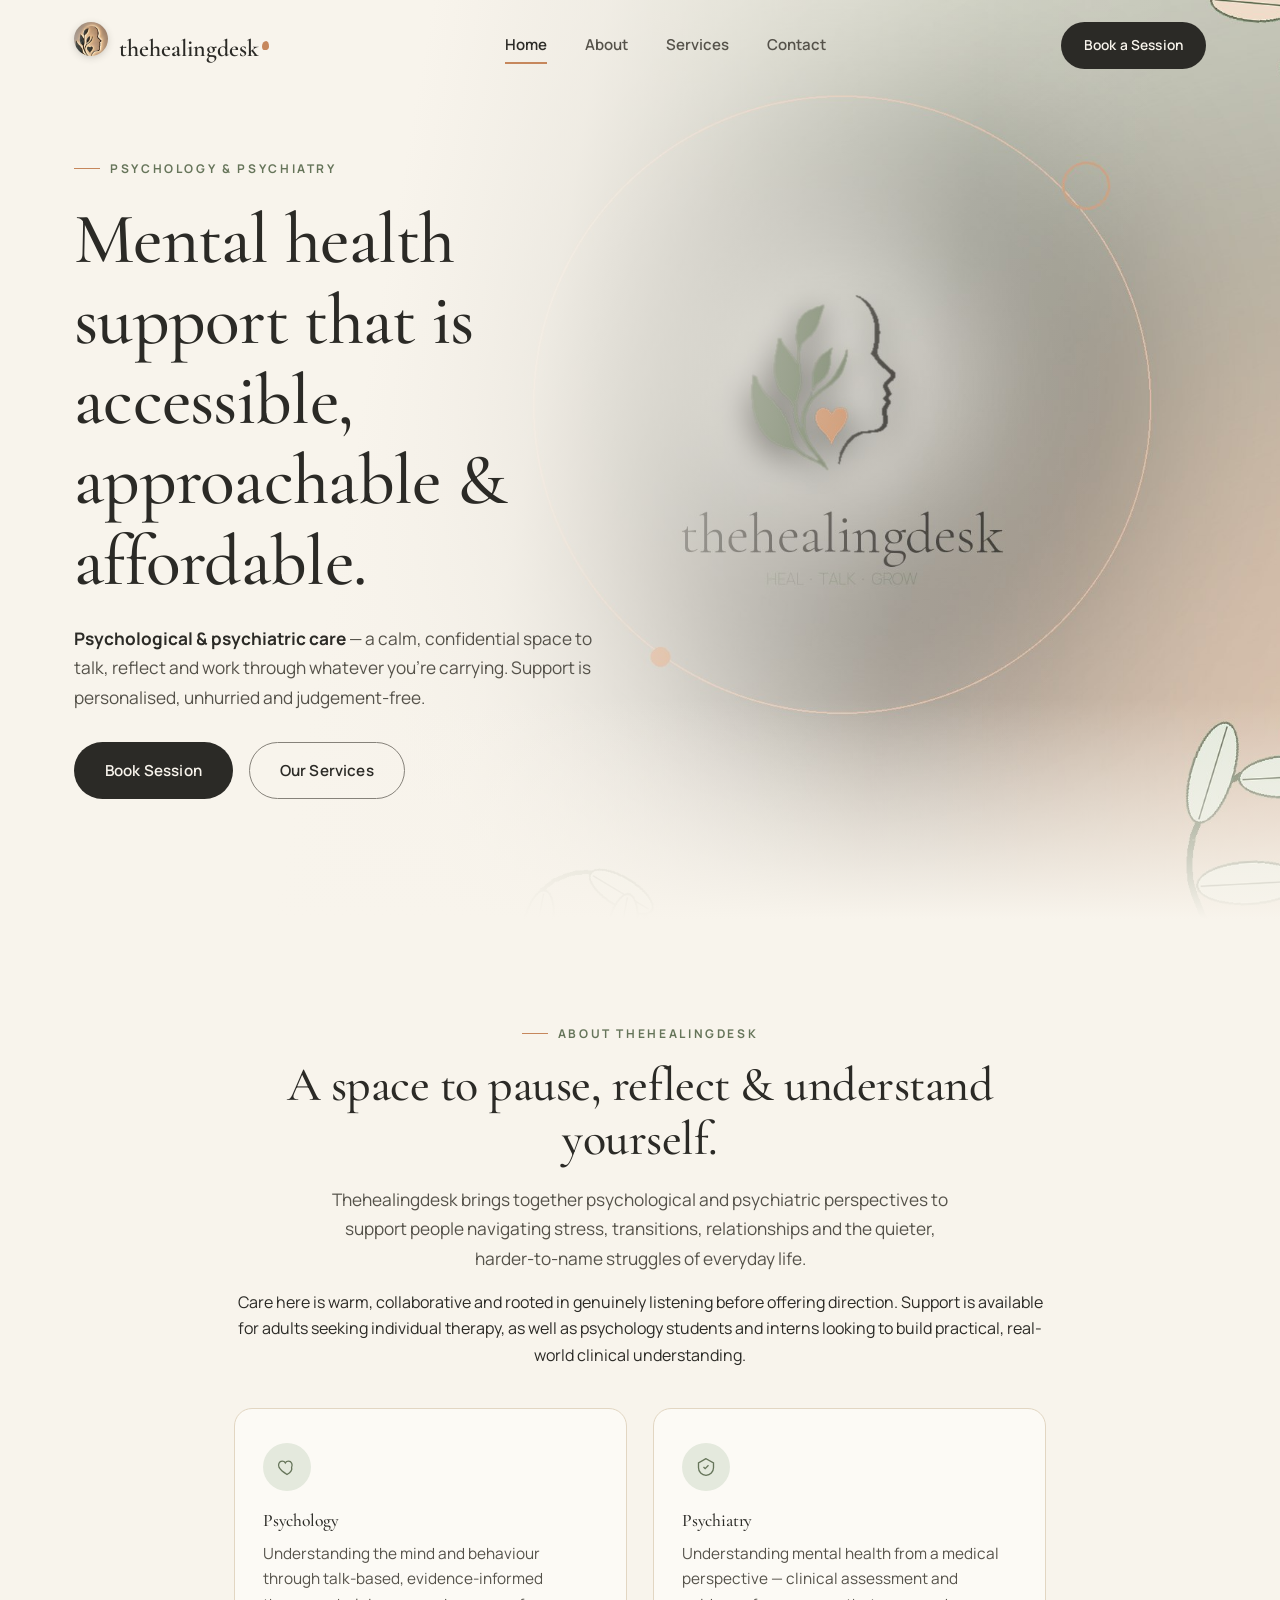
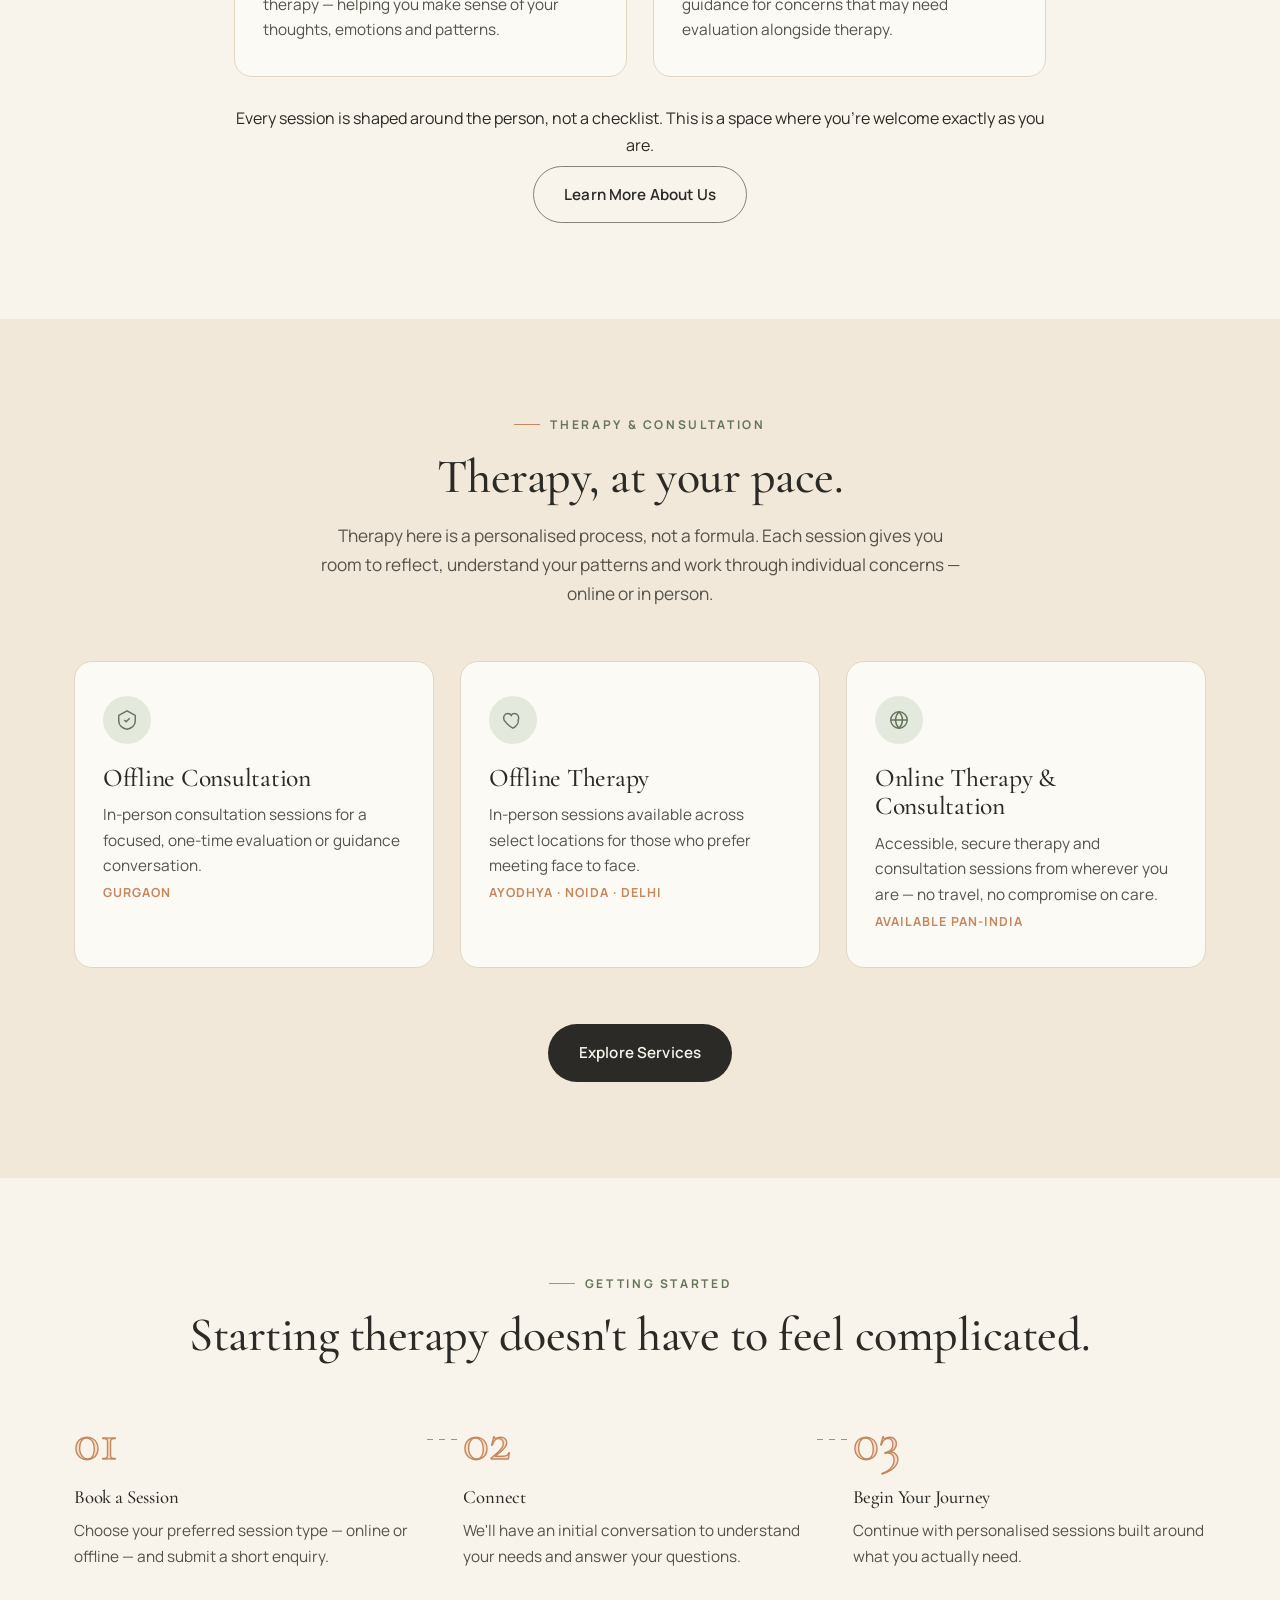
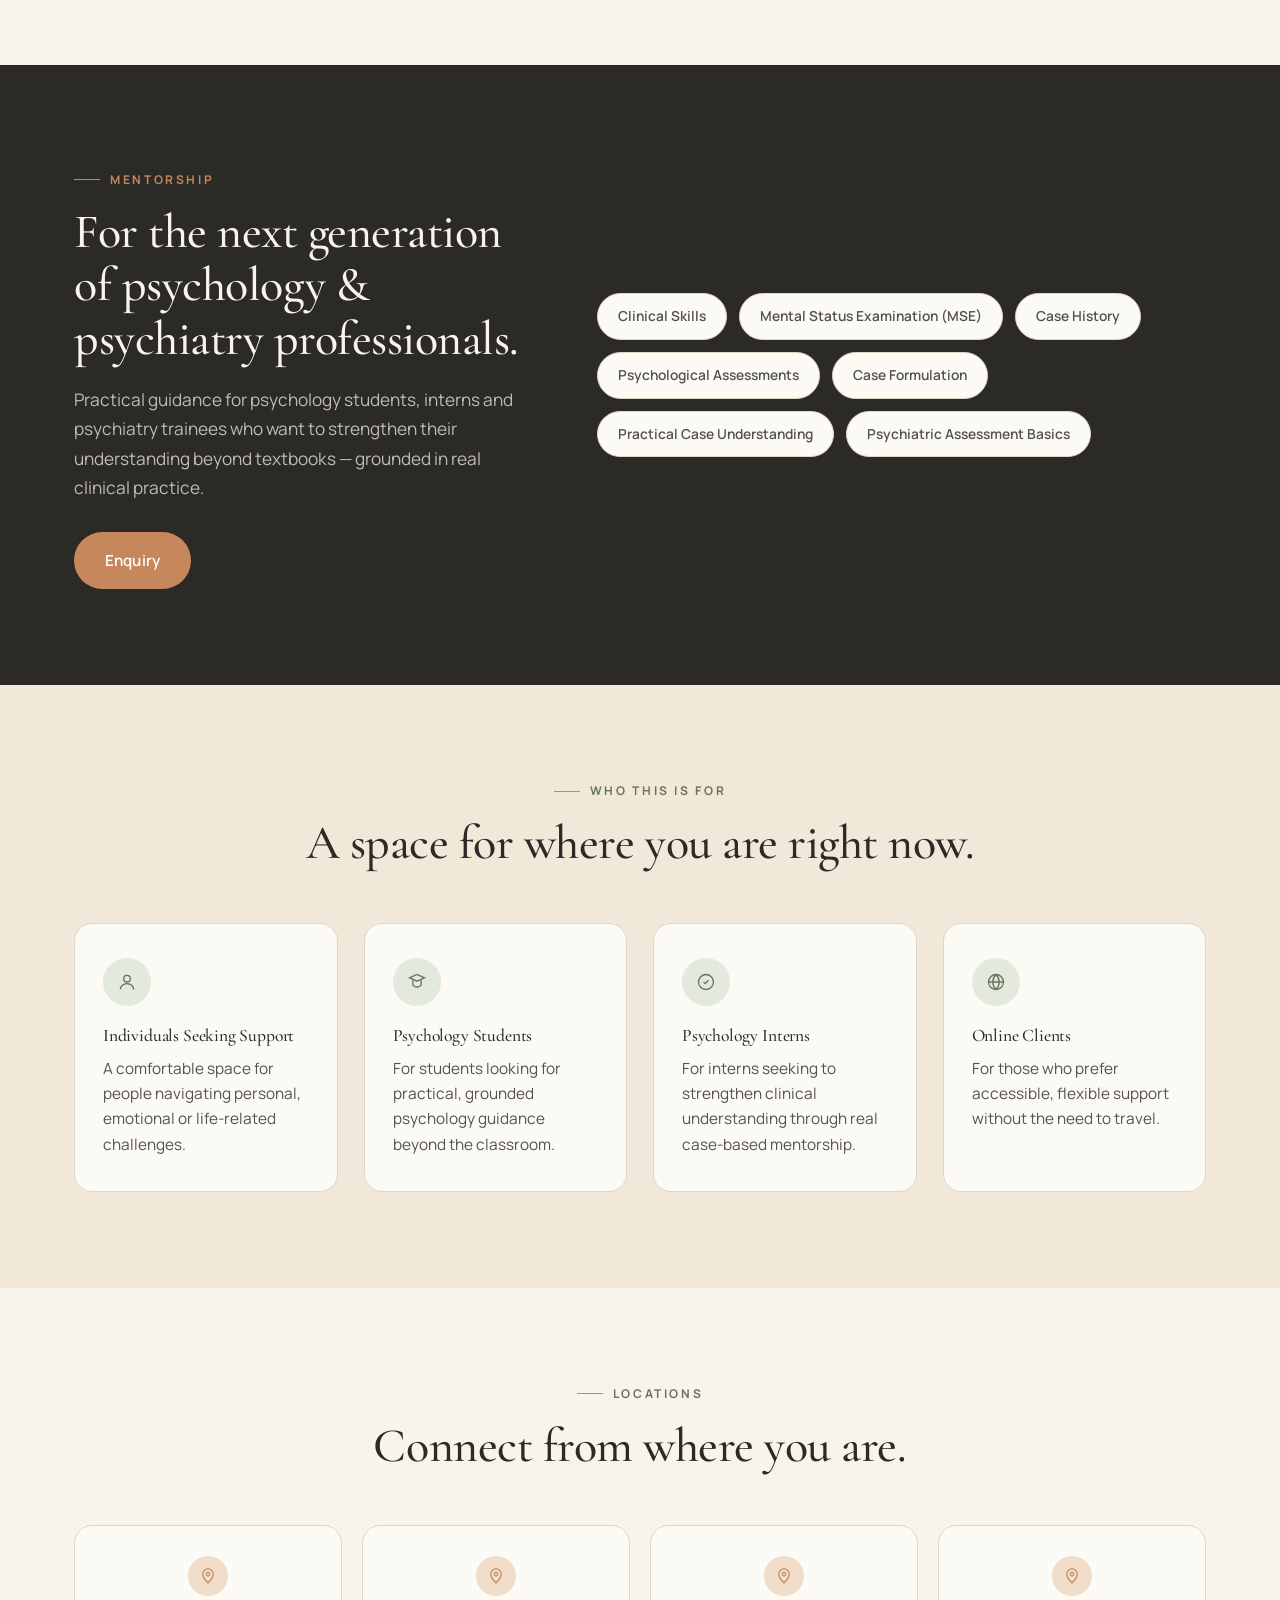
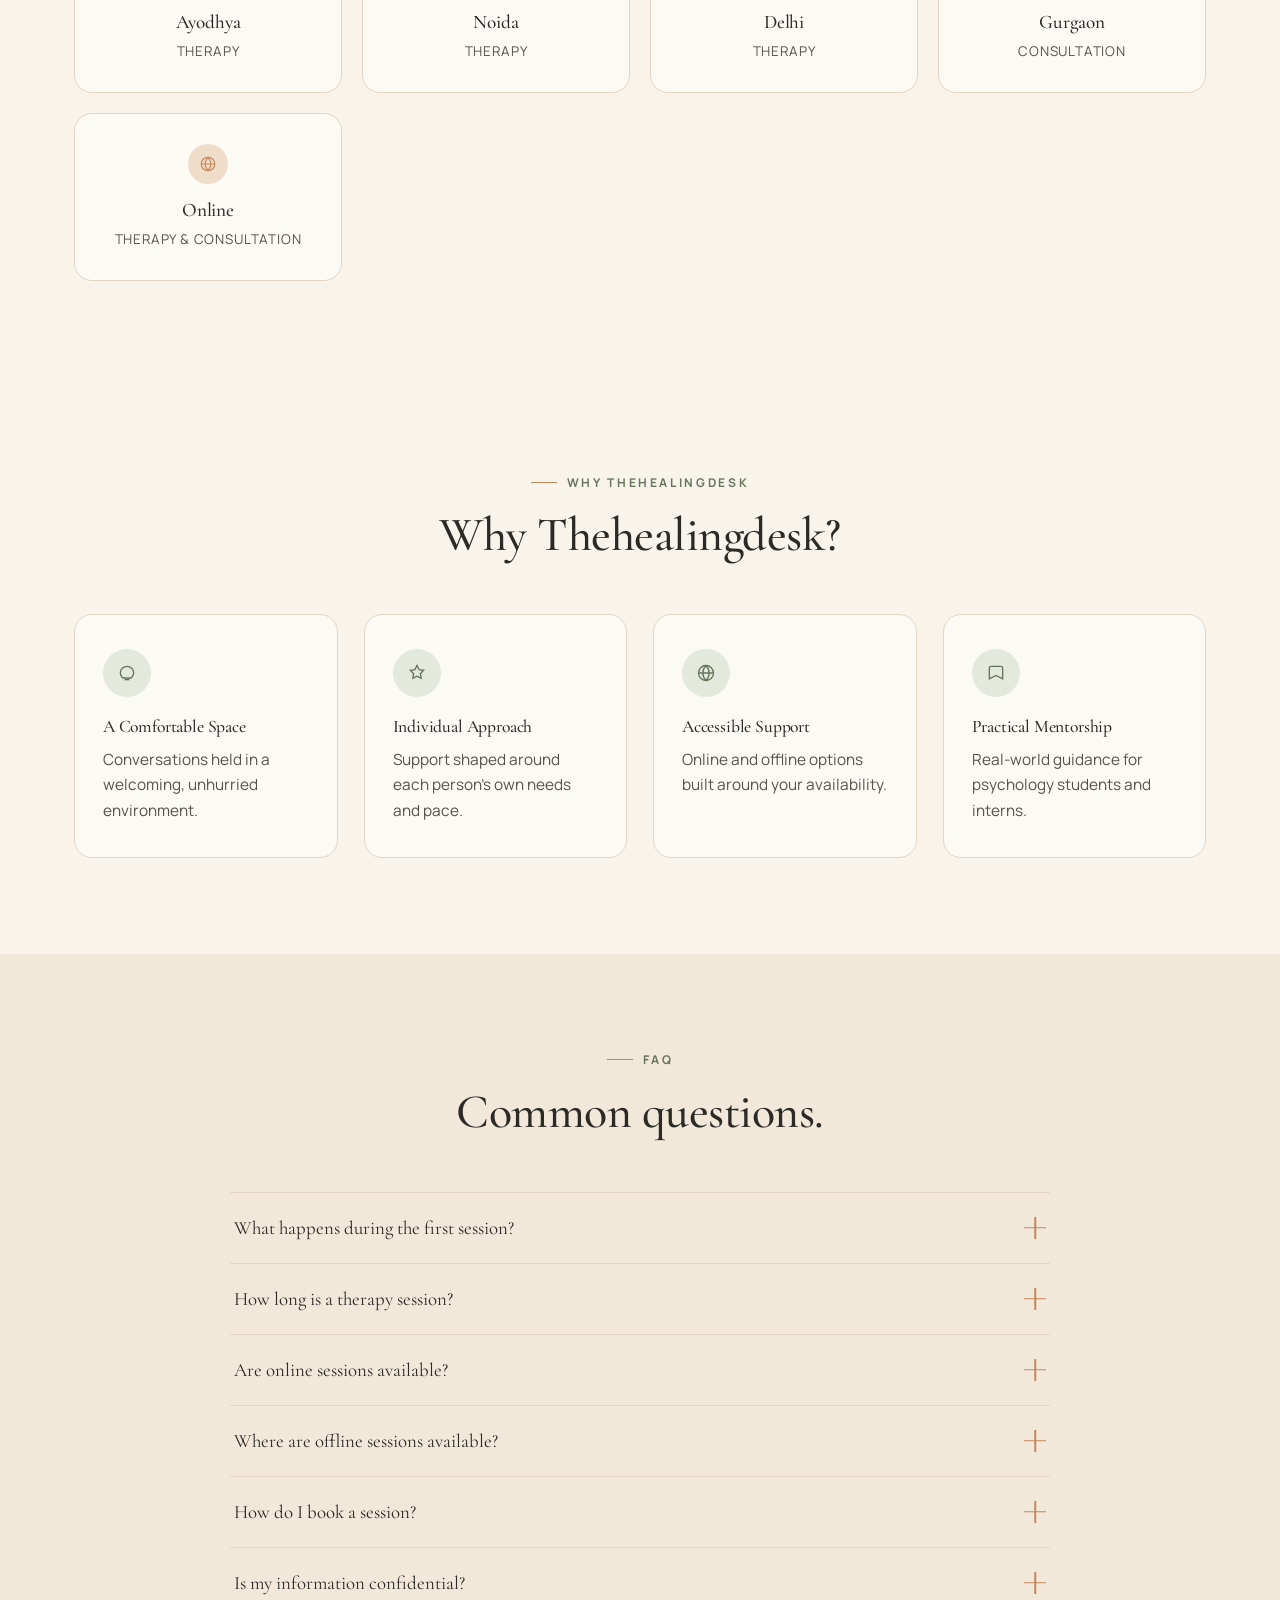
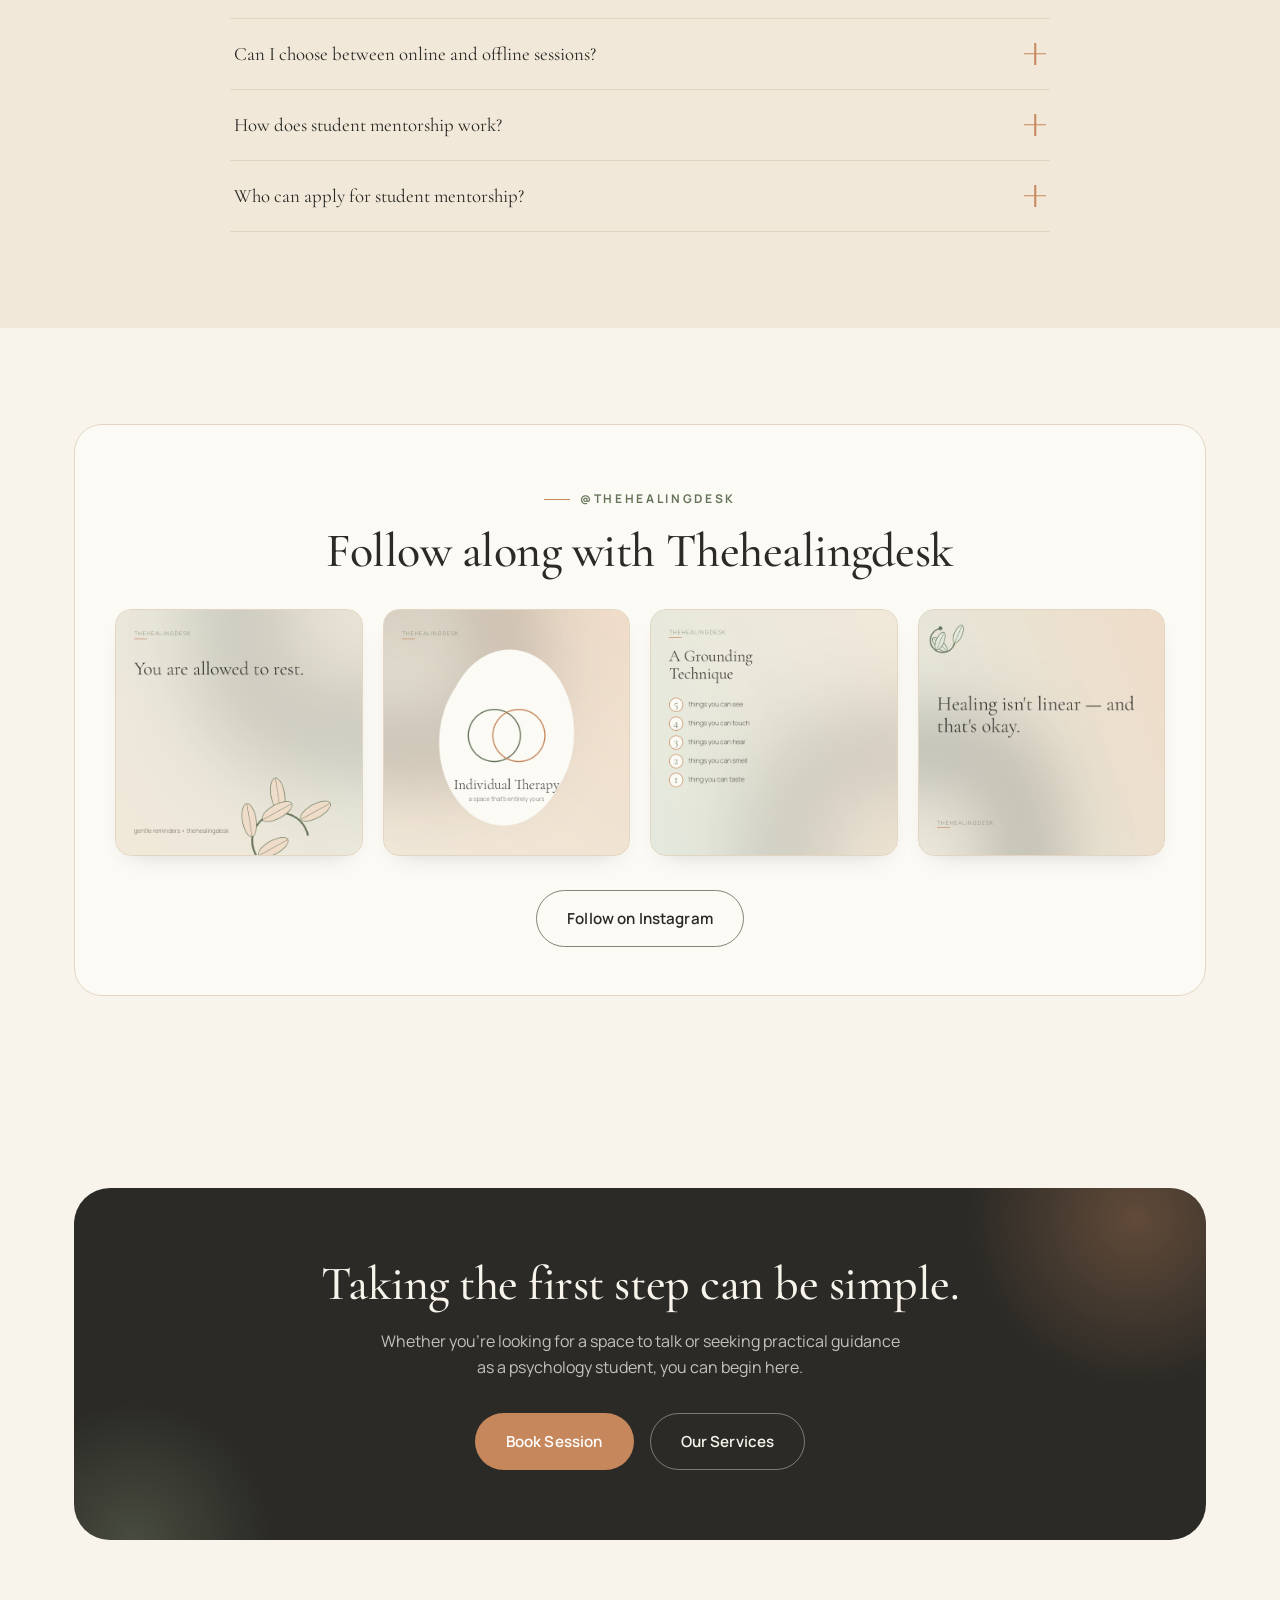
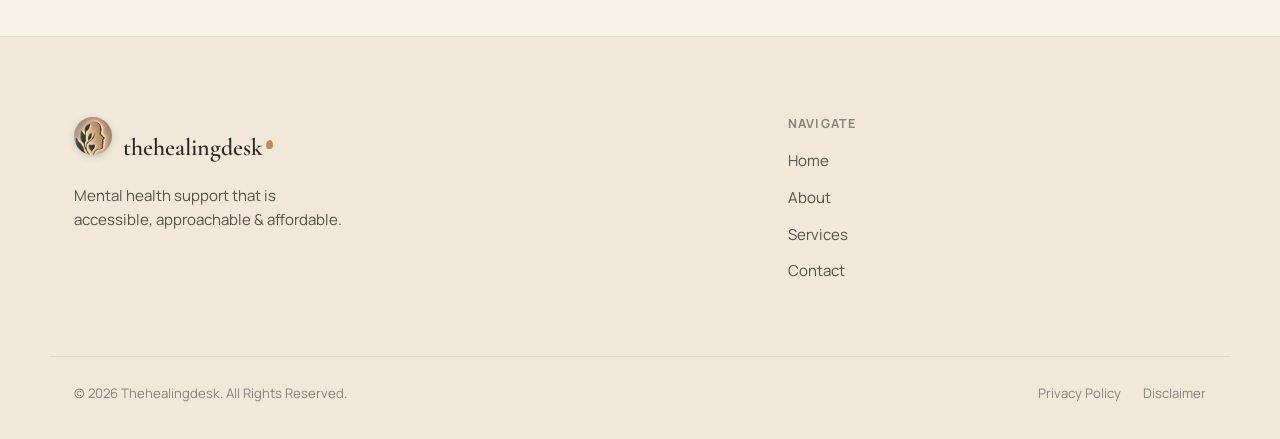
==== commit b3ea0075: "Update print statement from 'Hello' to 'Goodbye'" ====
--- a/index.html
+++ b/index.html
@@ -3,8 +3,8 @@
 <head>
 <meta charset="UTF-8">
 <meta name="viewport" content="width=device-width, initial-scale=1.0">
-<title>Thehealingdesk | Psychology &amp; Psychiatry Support in Delhi, Noida &amp; Ayodhya</title>
-<meta name="description" content="Thehealingdesk offers accessible, approachable psychology and psychiatry-informed mental health support — therapy sessions online and offline across Ayodhya, Noida &amp; Delhi, plus mentorship for psychology students and interns.">
+<title>Thehealingdesk | Psychology &amp; Psychiatry Support in Delhi, Noida, Ayodhya &amp; Gurgaon</title>
+<meta name="description" content="Thehealingdesk offers accessible, approachable psychology and psychiatry-informed mental health support — therapy sessions online and offline across Ayodhya, Noida &amp; Delhi, in-person consultation in Gurgaon, plus mentorship for psychology students and interns.">
 <link rel="canonical" href="https://www.thehealingdesk.com/">
 <meta property="og:title" content="Thehealingdesk — Psychology &amp; Psychiatry Support">
 <meta property="og:description" content="Mental health support that is accessible, approachable &amp; affordable. Therapy sessions and psychology student mentorship, online and offline.">
@@ -42,7 +42,7 @@
   <a href="services.html">Services</a>
   <a href="contact.html">Contact</a>
   <a href="contact.html" class="btn btn-primary">Book a Session</a>
-  <p class="mm-meta">Ayodhya &middot; Noida &middot; Delhi &middot; Online</p>
+  <p class="mm-meta">Ayodhya &middot; Noida &middot; Delhi &middot; Gurgaon &middot; Online</p>
 </div>
 
 <main id="main">
@@ -88,38 +88,38 @@
     </div>
   </section>
 
-  <!-- ============ SECTION 3 — THERAPY PREVIEW ============ -->
+  <!-- ============ SECTION 3 — THERAPY & CONSULTATION PREVIEW ============ -->
   <section class="section section-alt">
     <div class="container">
       <div class="section-head center reveal">
-        <span class="eyebrow">Therapy</span>
+        <span class="eyebrow">Therapy &amp; Consultation</span>
         <h2 class="section-title">Therapy, at your pace.</h2>
         <p class="section-lede">Therapy here is a personalised process, not a formula. Each session gives you room to reflect, understand your patterns and work through individual concerns — online or in person.</p>
       </div>
       <div class="card-grid cols-3 reveal-stagger">
         <div class="card">
           <div class="card-icon" aria-hidden="true">
+            <svg width="22" height="22" viewBox="0 0 24 24" fill="none" stroke="currentColor" stroke-width="1.6"><path d="M12 2 3 7v6c0 5 4 8.5 9 9 5-.5 9-4 9-9V7l-9-5z"/><path d="M9 12l2 2 4-4"/></svg>
+          </div>
+          <h3 class="card-title">Offline Consultation</h3>
+          <p>In-person consultation sessions for a focused, one-time evaluation or guidance conversation.</p>
+          <span class="card-meta">Gurgaon</span>
+        </div>
+        <div class="card">
+          <div class="card-icon" aria-hidden="true">
             <svg width="22" height="22" viewBox="0 0 24 24" fill="none" stroke="currentColor" stroke-width="1.6"><path d="M12 21s-7-4.35-9.5-8.5C.8 8.9 2.6 5 6.2 5c2 0 3.3 1.1 3.8 2 .5-.9 1.8-2 3.8-2 3.6 0 5.4 3.9 3.7 7.5C19 16.65 12 21 12 21z"/></svg>
-          </div>
-          <h3 class="card-title">Individual Therapy</h3>
-          <p>Personalised one-to-one sessions to help you understand and navigate what you're going through.</p>
-          <span class="card-meta">50–60 minutes</span>
-        </div>
-        <div class="card">
-          <div class="card-icon" aria-hidden="true">
-            <svg width="22" height="22" viewBox="0 0 24 24" fill="none" stroke="currentColor" stroke-width="1.6"><circle cx="12" cy="12" r="9"/><path d="M3 12h18M12 3c2.5 2.6 3.8 5.6 3.8 9s-1.3 6.4-3.8 9c-2.5-2.6-3.8-5.6-3.8-9S9.5 5.6 12 3z"/></svg>
-          </div>
-          <h3 class="card-title">Online Therapy</h3>
-          <p>Accessible, secure sessions from wherever you are — no travel, no compromise on care.</p>
-          <span class="card-meta">Available pan-India</span>
-        </div>
-        <div class="card">
-          <div class="card-icon" aria-hidden="true">
-            <svg width="22" height="22" viewBox="0 0 24 24" fill="none" stroke="currentColor" stroke-width="1.6"><path d="M12 2 3 7v6c0 5 4 8.5 9 9 5-.5 9-4 9-9V7l-9-5z"/></svg>
           </div>
           <h3 class="card-title">Offline Therapy</h3>
           <p>In-person sessions available across select locations for those who prefer meeting face to face.</p>
           <span class="card-meta">Ayodhya · Noida · Delhi</span>
+        </div>
+        <div class="card">
+          <div class="card-icon" aria-hidden="true">
+            <svg width="22" height="22" viewBox="0 0 24 24" fill="none" stroke="currentColor" stroke-width="1.6"><circle cx="12" cy="12" r="9"/><path d="M3 12h18M12 3c2.5 2.6 3.8 5.6 3.8 9s-1.3 6.4-3.8 9c-2.5-2.6-3.8-5.6-3.8-9S9.5 5.6 12 3z"/></svg>
+          </div>
+          <h3 class="card-title">Online Therapy &amp; Consultation</h3>
+          <p>Accessible, secure therapy and consultation sessions from wherever you are — no travel, no compromise on care.</p>
+          <span class="card-meta">Available pan-India</span>
         </div>
       </div>
       <div class="center-actions mt-lg">
@@ -160,9 +160,9 @@
     <div class="container split reveal">
       <div>
         <span class="eyebrow" style="color:var(--terracotta);">Mentorship</span>
-        <h2 class="section-title" style="margin-top:16px;">For the next generation of psychology professionals.</h2>
-        <p class="section-lede" style="margin-top:18px;">Practical guidance for psychology students and interns who want to strengthen their understanding beyond textbooks — grounded in real clinical practice.</p>
-        <a href="contact.html" class="btn btn-terracotta" style="margin-top:30px;">Student Mentorship Enquiry</a>
+        <h2 class="section-title" style="margin-top:16px;">For the next generation of psychology &amp; psychiatry professionals.</h2>
+        <p class="section-lede" style="margin-top:18px;">Practical guidance for psychology students, interns and psychiatry trainees who want to strengthen their understanding beyond textbooks — grounded in real clinical practice.</p>
+        <a href="services.html" class="btn btn-terracotta" style="margin-top:30px;">Enquiry</a>
       </div>
       <div class="chip-row">
         <span class="chip">Clinical Skills</span>
@@ -171,6 +171,7 @@
         <span class="chip">Psychological Assessments</span>
         <span class="chip">Case Formulation</span>
         <span class="chip">Practical Case Understanding</span>
+        <span class="chip">Psychiatric Assessment Basics</span>
       </div>
     </div>
   </section>
@@ -218,18 +219,27 @@
         <div class="loc-card">
           <div class="loc-icon" aria-hidden="true"><svg width="18" height="18" viewBox="0 0 24 24" fill="none" stroke="currentColor" stroke-width="1.6"><path d="M12 21s7-6.5 7-11.5A7 7 0 105 9.5C5 14.5 12 21 12 21z"/><circle cx="12" cy="9.5" r="2.4"/></svg></div>
           <h3>Ayodhya</h3>
+          <p>Therapy</p>
         </div>
         <div class="loc-card">
           <div class="loc-icon" aria-hidden="true"><svg width="18" height="18" viewBox="0 0 24 24" fill="none" stroke="currentColor" stroke-width="1.6"><path d="M12 21s7-6.5 7-11.5A7 7 0 105 9.5C5 14.5 12 21 12 21z"/><circle cx="12" cy="9.5" r="2.4"/></svg></div>
           <h3>Noida</h3>
+          <p>Therapy</p>
         </div>
         <div class="loc-card">
           <div class="loc-icon" aria-hidden="true"><svg width="18" height="18" viewBox="0 0 24 24" fill="none" stroke="currentColor" stroke-width="1.6"><path d="M12 21s7-6.5 7-11.5A7 7 0 105 9.5C5 14.5 12 21 12 21z"/><circle cx="12" cy="9.5" r="2.4"/></svg></div>
           <h3>Delhi</h3>
+          <p>Therapy</p>
+        </div>
+        <div class="loc-card">
+          <div class="loc-icon" aria-hidden="true"><svg width="18" height="18" viewBox="0 0 24 24" fill="none" stroke="currentColor" stroke-width="1.6"><path d="M12 21s7-6.5 7-11.5A7 7 0 105 9.5C5 14.5 12 21 12 21z"/><circle cx="12" cy="9.5" r="2.4"/></svg></div>
+          <h3>Gurgaon</h3>
+          <p>Consultation</p>
         </div>
         <div class="loc-card">
           <div class="loc-icon" aria-hidden="true"><svg width="18" height="18" viewBox="0 0 24 24" fill="none" stroke="currentColor" stroke-width="1.6"><circle cx="12" cy="12" r="9"/><path d="M3 12h18M12 3c2.5 2.6 3.8 5.6 3.8 9s-1.3 6.4-3.8 9c-2.5-2.6-3.8-5.6-3.8-9S9.5 5.6 12 3z"/></svg></div>
           <h3>Online</h3>
+          <p>Therapy &amp; Consultation</p>
         </div>
       </div>
     </div>
@@ -277,39 +287,39 @@
       <div class="accordion reveal">
         <div class="accordion-item">
           <button class="accordion-trigger" aria-expanded="false">What happens during the first session?<span class="plus" aria-hidden="true"></span></button>
-          <div class="accordion-panel"><p>The first session is about understanding what brings you in, your history and what you're hoping to work on. There's no pressure to share everything at once — we go at your pace.</p></div>
+          <div class="accordion-panel"><div class="accordion-panel-inner"><p>The first session is about understanding what brings you in, your history and what you're hoping to work on. There's no pressure to share everything at once — we go at your pace.</p></div></div>
         </div>
         <div class="accordion-item">
           <button class="accordion-trigger" aria-expanded="false">How long is a therapy session?<span class="plus" aria-hidden="true"></span></button>
-          <div class="accordion-panel"><p>Individual therapy sessions typically run 50–60 minutes.</p></div>
+          <div class="accordion-panel"><div class="accordion-panel-inner"><p>Individual therapy sessions typically run 50–60 minutes.</p></div></div>
         </div>
         <div class="accordion-item">
           <button class="accordion-trigger" aria-expanded="false">Are online sessions available?<span class="plus" aria-hidden="true"></span></button>
-          <div class="accordion-panel"><p>Yes. Online sessions are available so you can access support from wherever you are.</p></div>
+          <div class="accordion-panel"><div class="accordion-panel-inner"><p>Yes. Online sessions are available so you can access support from wherever you are.</p></div></div>
         </div>
         <div class="accordion-item">
           <button class="accordion-trigger" aria-expanded="false">Where are offline sessions available?<span class="plus" aria-hidden="true"></span></button>
-          <div class="accordion-panel"><p>In-person sessions are currently available across Ayodhya, Noida and Delhi.</p></div>
+          <div class="accordion-panel"><div class="accordion-panel-inner"><p>In-person sessions are currently available across Ayodhya, Noida and Delhi.</p></div></div>
         </div>
         <div class="accordion-item">
           <button class="accordion-trigger" aria-expanded="false">How do I book a session?<span class="plus" aria-hidden="true"></span></button>
-          <div class="accordion-panel"><p>Fill out the enquiry form on the Contact page, and we'll take it from there.</p></div>
+          <div class="accordion-panel"><div class="accordion-panel-inner"><p>Fill out the enquiry form on the Contact page, and we'll take it from there.</p></div></div>
         </div>
         <div class="accordion-item">
           <button class="accordion-trigger" aria-expanded="false">Is my information confidential?<span class="plus" aria-hidden="true"></span></button>
-          <div class="accordion-panel"><p>Confidentiality is a core part of the therapeutic space. What you share stays between us, within standard professional and ethical guidelines.</p></div>
+          <div class="accordion-panel"><div class="accordion-panel-inner"><p>Confidentiality is a core part of the therapeutic space. What you share stays between us, within standard professional and ethical guidelines.</p></div></div>
         </div>
         <div class="accordion-item">
           <button class="accordion-trigger" aria-expanded="false">Can I choose between online and offline sessions?<span class="plus" aria-hidden="true"></span></button>
-          <div class="accordion-panel"><p>Yes, you're welcome to choose whichever format feels most comfortable, or switch between them as needed.</p></div>
+          <div class="accordion-panel"><div class="accordion-panel-inner"><p>Yes, you're welcome to choose whichever format feels most comfortable, or switch between them as needed.</p></div></div>
         </div>
         <div class="accordion-item">
           <button class="accordion-trigger" aria-expanded="false">How does student mentorship work?<span class="plus" aria-hidden="true"></span></button>
-          <div class="accordion-panel"><p>Mentorship sessions focus on practical clinical skills — case history, MSE, assessments and case formulation — building on what's taught in the classroom.</p></div>
+          <div class="accordion-panel"><div class="accordion-panel-inner"><p>Mentorship sessions focus on practical clinical skills — case history, MSE, assessments and case formulation — building on what's taught in the classroom.</p></div></div>
         </div>
         <div class="accordion-item">
           <button class="accordion-trigger" aria-expanded="false">Who can apply for student mentorship?<span class="plus" aria-hidden="true"></span></button>
-          <div class="accordion-panel"><p>Psychology students and interns at any stage who want to strengthen their practical, real-world understanding are welcome to enquire.</p></div>
+          <div class="accordion-panel"><div class="accordion-panel-inner"><p>Psychology students and interns at any stage who want to strengthen their practical, real-world understanding are welcome to enquire.</p></div></div>
         </div>
       </div>
     </div>
@@ -390,380 +400,3 @@
 
 </body>
 </html>
-</header>
-
-<div class="mobile-menu" aria-label="Mobile navigation">
-  <a href="index.html">Home</a>
-  <a href="about.html">About</a>
-  <a href="services.html">Services</a>
-  <a href="contact.html">Contact</a>
-  <a href="contact.html" class="btn btn-primary">Book a Session</a>
-  <p class="mm-meta">Ayodhya &middot; Noida &middot; Delhi &middot; Online</p>
-</div>
-
-<main id="main">
-
-  <!-- ============ SECTION 1 — HERO ============ -->
-  <section class="hero">
-    <div class="hero-art" aria-hidden="true"></div>
-    <div class="hero-scrim" aria-hidden="true"></div>
-    <div class="container hero-grid">
-      <div class="hero-copy reveal">
-        <span class="eyebrow">Ananyaa Mishra</span>
-        <h1 class="display">Mental health support that is accessible, approachable &amp; affordable.</h1>
-        <p class="section-lede"><strong style="color:var(--charcoal); font-weight:700;">Counselling Psychologist</strong> — a calm, confidential space to talk, reflect and work through whatever you're carrying. Sessions are personalised, unhurried and judgement-free.</p>
-        <div class="hero-locations">
-          <span>Ayodhya</span><span class="dot"></span>
-          <span>Noida</span><span class="dot"></span>
-          <span>Delhi</span><span class="dot"></span>
-          <span>Online</span>
-        </div>
-        <div class="hero-actions">
-          <a href="contact.html" class="btn btn-primary">Book a Session</a>
-          <a href="services.html#mentorship" class="btn btn-outline">Student Mentorship</a>
-        </div>
-      </div>
-    </div>
-  </section>
-
-  <!-- ============ SECTION 2 — INTRODUCTION ============ -->
-  <section class="section">
-    <div class="container split reveal">
-      <div class="portrait-sm">
-        <img src="images/ananyaa-portrait-wide.jpg" alt="Ananyaa Mishra, Counselling Psychologist" loading="lazy">
-      </div>
-      <div class="intro-copy">
-        <span class="eyebrow">Who I Am</span>
-        <h2 class="section-title" style="margin-top:16px;">A space to pause, reflect &amp; understand yourself.</h2>
-        <p class="section-lede">I'm Ananyaa Mishra, a Counselling Psychologist working with individuals who are navigating stress, transitions, relationships and the quieter, harder-to-name struggles of everyday life.</p>
-        <p>My approach is warm, collaborative and rooted in genuinely listening before offering direction. I work with adults seeking individual therapy as well as psychology students and interns looking to build practical, real-world clinical understanding.</p>
-        <p>Every session is shaped around the person in front of me — not a checklist. This is a space where you're welcome exactly as you are.</p>
-        <a href="about.html" class="btn btn-outline">Know More About Me</a>
-      </div>
-    </div>
-  </section>
-
-  <!-- ============ SECTION 3 — THERAPY PREVIEW ============ -->
-  <section class="section section-alt">
-    <div class="container">
-      <div class="section-head center reveal">
-        <span class="eyebrow">Therapy</span>
-        <h2 class="section-title">Therapy, at your pace.</h2>
-        <p class="section-lede">Therapy here is a personalised process, not a formula. Each session gives you room to reflect, understand your patterns and work through individual concerns — online or in person.</p>
-      </div>
-      <div class="card-grid cols-3 reveal-stagger">
-        <div class="card">
-          <div class="card-icon" aria-hidden="true">
-            <svg width="22" height="22" viewBox="0 0 24 24" fill="none" stroke="currentColor" stroke-width="1.6"><path d="M12 21s-7-4.35-9.5-8.5C.8 8.9 2.6 5 6.2 5c2 0 3.3 1.1 3.8 2 .5-.9 1.8-2 3.8-2 3.6 0 5.4 3.9 3.7 7.5C19 16.65 12 21 12 21z"/></svg>
-          </div>
-          <h3 class="card-title">Individual Therapy</h3>
-          <p>Personalised one-to-one sessions to help you understand and navigate what you're going through.</p>
-          <span class="card-meta">50–60 minutes</span>
-        </div>
-        <div class="card">
-          <div class="card-icon" aria-hidden="true">
-            <svg width="22" height="22" viewBox="0 0 24 24" fill="none" stroke="currentColor" stroke-width="1.6"><circle cx="12" cy="12" r="9"/><path d="M3 12h18M12 3c2.5 2.6 3.8 5.6 3.8 9s-1.3 6.4-3.8 9c-2.5-2.6-3.8-5.6-3.8-9S9.5 5.6 12 3z"/></svg>
-          </div>
-          <h3 class="card-title">Online Therapy</h3>
-          <p>Accessible, secure sessions from wherever you are — no travel, no compromise on care.</p>
-          <span class="card-meta">Available pan-India</span>
-        </div>
-        <div class="card">
-          <div class="card-icon" aria-hidden="true">
-            <svg width="22" height="22" viewBox="0 0 24 24" fill="none" stroke="currentColor" stroke-width="1.6"><path d="M12 2 3 7v6c0 5 4 8.5 9 9 5-.5 9-4 9-9V7l-9-5z"/></svg>
-          </div>
-          <h3 class="card-title">Offline Therapy</h3>
-          <p>In-person sessions available across select locations for those who prefer meeting face to face.</p>
-          <span class="card-meta">Ayodhya · Noida · Delhi</span>
-        </div>
-      </div>
-      <div class="center-actions mt-lg">
-        <a href="services.html" class="btn btn-primary">Explore Services</a>
-      </div>
-    </div>
-  </section>
-
-  <!-- ============ SECTION 4 — HOW IT WORKS ============ -->
-  <section class="section">
-    <div class="container">
-      <div class="section-head center reveal">
-        <span class="eyebrow">Getting Started</span>
-        <h2 class="section-title">Starting therapy doesn't have to feel complicated.</h2>
-      </div>
-      <div class="steps reveal-stagger">
-        <div class="step">
-          <span class="step-num">01</span>
-          <h3>Book a Session</h3>
-          <p>Choose your preferred session type — online or offline — and submit a short enquiry.</p>
-        </div>
-        <div class="step">
-          <span class="step-num">02</span>
-          <h3>Connect</h3>
-          <p>We'll have an initial conversation to understand your needs and answer your questions.</p>
-        </div>
-        <div class="step">
-          <span class="step-num">03</span>
-          <h3>Begin Your Journey</h3>
-          <p>Continue with personalised sessions built around what you actually need.</p>
-        </div>
-      </div>
-    </div>
-  </section>
-
-  <!-- ============ SECTION 5 — STUDENT MENTORSHIP ============ -->
-  <section class="section section-dark" id="mentorship">
-    <div class="container split reveal">
-      <div>
-        <span class="eyebrow" style="color:var(--terracotta);">Mentorship</span>
-        <h2 class="section-title" style="margin-top:16px;">For the next generation of psychology professionals.</h2>
-        <p class="section-lede" style="margin-top:18px;">Practical guidance for psychology students and interns who want to strengthen their understanding beyond textbooks — grounded in real clinical practice.</p>
-        <a href="contact.html" class="btn btn-terracotta" style="margin-top:30px;">Student Mentorship Enquiry</a>
-      </div>
-      <div class="chip-row">
-        <span class="chip">Clinical Skills</span>
-        <span class="chip">Mental Status Examination (MSE)</span>
-        <span class="chip">Case History</span>
-        <span class="chip">Psychological Assessments</span>
-        <span class="chip">Case Formulation</span>
-        <span class="chip">Practical Case Understanding</span>
-      </div>
-    </div>
-  </section>
-
-  <!-- ============ SECTION 6 — WHO IS IT FOR ============ -->
-  <section class="section section-alt">
-    <div class="container">
-      <div class="section-head center reveal">
-        <span class="eyebrow">Who This Is For</span>
-        <h2 class="section-title">A space for where you are right now.</h2>
-      </div>
-      <div class="card-grid cols-4 reveal-stagger">
-        <div class="card">
-          <div class="card-icon" aria-hidden="true"><svg width="20" height="20" viewBox="0 0 24 24" fill="none" stroke="currentColor" stroke-width="1.6"><circle cx="12" cy="8" r="4"/><path d="M4 21c0-4 3.6-7 8-7s8 3 8 7"/></svg></div>
-          <h3 class="card-title" style="font-size:1.1rem;">Individuals Seeking Support</h3>
-          <p>A comfortable space for people navigating personal, emotional or life-related challenges.</p>
-        </div>
-        <div class="card">
-          <div class="card-icon" aria-hidden="true"><svg width="20" height="20" viewBox="0 0 24 24" fill="none" stroke="currentColor" stroke-width="1.6"><path d="M3 7l9-4 9 4-9 4-9-4z"/><path d="M7 10v5c0 1.5 2.5 3 5 3s5-1.5 5-3v-5"/></svg></div>
-          <h3 class="card-title" style="font-size:1.1rem;">Psychology Students</h3>
-          <p>For students looking for practical, grounded psychology guidance beyond the classroom.</p>
-        </div>
-        <div class="card">
-          <div class="card-icon" aria-hidden="true"><svg width="20" height="20" viewBox="0 0 24 24" fill="none" stroke="currentColor" stroke-width="1.6"><path d="M9 12l2 2 4-4"/><circle cx="12" cy="12" r="9"/></svg></div>
-          <h3 class="card-title" style="font-size:1.1rem;">Psychology Interns</h3>
-          <p>For interns seeking to strengthen clinical understanding through real case-based mentorship.</p>
-        </div>
-        <div class="card">
-          <div class="card-icon" aria-hidden="true"><svg width="20" height="20" viewBox="0 0 24 24" fill="none" stroke="currentColor" stroke-width="1.6"><circle cx="12" cy="12" r="9"/><path d="M12 3c2.5 2.6 3.8 5.6 3.8 9s-1.3 6.4-3.8 9M12 3c-2.5 2.6-3.8 5.6-3.8 9s1.3 6.4 3.8 9M3 12h18"/></svg></div>
-          <h3 class="card-title" style="font-size:1.1rem;">Online Clients</h3>
-          <p>For those who prefer accessible, flexible support without the need to travel.</p>
-        </div>
-      </div>
-    </div>
-  </section>
-
-  <!-- ============ SECTION 7 — LOCATIONS ============ -->
-  <section class="section">
-    <div class="container">
-      <div class="section-head center reveal">
-        <span class="eyebrow">Locations</span>
-        <h2 class="section-title">Connect from where you are.</h2>
-      </div>
-      <div class="loc-grid reveal-stagger">
-        <div class="loc-card">
-          <div class="loc-icon" aria-hidden="true"><svg width="18" height="18" viewBox="0 0 24 24" fill="none" stroke="currentColor" stroke-width="1.6"><path d="M12 21s7-6.5 7-11.5A7 7 0 105 9.5C5 14.5 12 21 12 21z"/><circle cx="12" cy="9.5" r="2.4"/></svg></div>
-          <h3>Ayodhya</h3>
-        </div>
-        <div class="loc-card">
-          <div class="loc-icon" aria-hidden="true"><svg width="18" height="18" viewBox="0 0 24 24" fill="none" stroke="currentColor" stroke-width="1.6"><path d="M12 21s7-6.5 7-11.5A7 7 0 105 9.5C5 14.5 12 21 12 21z"/><circle cx="12" cy="9.5" r="2.4"/></svg></div>
-          <h3>Noida</h3>
-        </div>
-        <div class="loc-card">
-          <div class="loc-icon" aria-hidden="true"><svg width="18" height="18" viewBox="0 0 24 24" fill="none" stroke="currentColor" stroke-width="1.6"><path d="M12 21s7-6.5 7-11.5A7 7 0 105 9.5C5 14.5 12 21 12 21z"/><circle cx="12" cy="9.5" r="2.4"/></svg></div>
-          <h3>Delhi</h3>
-        </div>
-        <div class="loc-card">
-          <div class="loc-icon" aria-hidden="true"><svg width="18" height="18" viewBox="0 0 24 24" fill="none" stroke="currentColor" stroke-width="1.6"><circle cx="12" cy="12" r="9"/><path d="M3 12h18M12 3c2.5 2.6 3.8 5.6 3.8 9s-1.3 6.4-3.8 9c-2.5-2.6-3.8-5.6-3.8-9S9.5 5.6 12 3z"/></svg></div>
-          <h3>Online</h3>
-        </div>
-      </div>
-    </div>
-  </section>
-
-  <!-- ============ SECTION 9 — WHY THEHEALINGDESK ============ -->
-  <section class="section">
-    <div class="container">
-      <div class="section-head center reveal">
-        <span class="eyebrow">Why Thehealingdesk</span>
-        <h2 class="section-title">Why Thehealingdesk?</h2>
-      </div>
-      <div class="card-grid cols-4 reveal-stagger">
-        <div class="card">
-          <div class="card-icon" aria-hidden="true"><svg width="20" height="20" viewBox="0 0 24 24" fill="none" stroke="currentColor" stroke-width="1.6"><path d="M4 12a8 8 0 1116 0c0 3-2 5-3 6H7c-1-1-3-3-3-6z"/><path d="M9 20h6"/></svg></div>
-          <h3 class="card-title" style="font-size:1.1rem;">A Comfortable Space</h3>
-          <p>Conversations held in a welcoming, unhurried environment.</p>
-        </div>
-        <div class="card">
-          <div class="card-icon" aria-hidden="true"><svg width="20" height="20" viewBox="0 0 24 24" fill="none" stroke="currentColor" stroke-width="1.6"><path d="M12 3l2.5 5 5.5.8-4 4 1 5.5L12 15.8 7 18.3l1-5.5-4-4 5.5-.8L12 3z"/></svg></div>
-          <h3 class="card-title" style="font-size:1.1rem;">Individual Approach</h3>
-          <p>Support shaped around each person's own needs and pace.</p>
-        </div>
-        <div class="card">
-          <div class="card-icon" aria-hidden="true"><svg width="20" height="20" viewBox="0 0 24 24" fill="none" stroke="currentColor" stroke-width="1.6"><circle cx="12" cy="12" r="9"/><path d="M3 12h18M12 3c2.5 2.6 3.8 5.6 3.8 9s-1.3 6.4-3.8 9c-2.5-2.6-3.8-5.6-3.8-9S9.5 5.6 12 3z"/></svg></div>
-          <h3 class="card-title" style="font-size:1.1rem;">Accessible Support</h3>
-          <p>Online and offline options built around your availability.</p>
-        </div>
-        <div class="card">
-          <div class="card-icon" aria-hidden="true"><svg width="20" height="20" viewBox="0 0 24 24" fill="none" stroke="currentColor" stroke-width="1.6"><path d="M4 19V6a2 2 0 012-2h12a2 2 0 012 2v13l-8-4-8 4z"/></svg></div>
-          <h3 class="card-title" style="font-size:1.1rem;">Practical Mentorship</h3>
-          <p>Real-world guidance for psychology students and interns.</p>
-        </div>
-      </div>
-    </div>
-  </section>
-
-  <!-- ============ SECTION 10 — FAQ ============ -->
-  <section class="section section-alt">
-    <div class="container">
-      <div class="section-head center reveal">
-        <span class="eyebrow">FAQ</span>
-        <h2 class="section-title">Common questions.</h2>
-      </div>
-      <div class="accordion reveal">
-        <div class="accordion-item">
-          <button class="accordion-trigger" aria-expanded="false">What happens during the first session?<span class="plus" aria-hidden="true"></span></button>
-          <div class="accordion-panel"><p>The first session is about understanding what brings you in, your history and what you're hoping to work on. There's no pressure to share everything at once — we go at your pace.</p></div>
-        </div>
-        <div class="accordion-item">
-          <button class="accordion-trigger" aria-expanded="false">How long is a therapy session?<span class="plus" aria-hidden="true"></span></button>
-          <div class="accordion-panel"><p>Individual therapy sessions typically run 50–60 minutes.</p></div>
-        </div>
-        <div class="accordion-item">
-          <button class="accordion-trigger" aria-expanded="false">Are online sessions available?<span class="plus" aria-hidden="true"></span></button>
-          <div class="accordion-panel"><p>Yes. Online sessions are available so you can access support from wherever you are.</p></div>
-        </div>
-        <div class="accordion-item">
-          <button class="accordion-trigger" aria-expanded="false">Where are offline sessions available?<span class="plus" aria-hidden="true"></span></button>
-          <div class="accordion-panel"><p>In-person sessions are currently available across Ayodhya, Noida and Delhi.</p></div>
-        </div>
-        <div class="accordion-item">
-          <button class="accordion-trigger" aria-expanded="false">How do I book a session?<span class="plus" aria-hidden="true"></span></button>
-          <div class="accordion-panel"><p>Fill out the enquiry form on the Contact page, or reach out directly over WhatsApp, and we'll take it from there.</p></div>
-        </div>
-        <div class="accordion-item">
-          <button class="accordion-trigger" aria-expanded="false">Is my information confidential?<span class="plus" aria-hidden="true"></span></button>
-          <div class="accordion-panel"><p>Confidentiality is a core part of the therapeutic space. What you share stays between us, within standard professional and ethical guidelines.</p></div>
-        </div>
-        <div class="accordion-item">
-          <button class="accordion-trigger" aria-expanded="false">Can I choose between online and offline sessions?<span class="plus" aria-hidden="true"></span></button>
-          <div class="accordion-panel"><p>Yes, you're welcome to choose whichever format feels most comfortable, or switch between them as needed.</p></div>
-        </div>
-        <div class="accordion-item">
-          <button class="accordion-trigger" aria-expanded="false">How does student mentorship work?<span class="plus" aria-hidden="true"></span></button>
-          <div class="accordion-panel"><p>Mentorship sessions focus on practical clinical skills — case history, MSE, assessments and case formulation — building on what's taught in the classroom.</p></div>
-        </div>
-        <div class="accordion-item">
-          <button class="accordion-trigger" aria-expanded="false">Who can apply for student mentorship?<span class="plus" aria-hidden="true"></span></button>
-          <div class="accordion-panel"><p>Psychology students and interns at any stage who want to strengthen their practical, real-world understanding are welcome to enquire.</p></div>
-        </div>
-      </div>
-    </div>
-  </section>
-
-  <!-- ============ SECTION 11 — INSTAGRAM ============ -->
-  <section class="section">
-    <div class="container">
-      <div class="insta-block reveal">
-        <span class="eyebrow" style="justify-content:center;">@thehealingdesk</span>
-        <h2 class="section-title" style="margin:16px 0 30px;">Follow along with Thehealingdesk</h2>
-        <div class="insta-grid">
-          <a class="insta-tile" href="https://www.instagram.com/p/DbkLaoUqcWL/" target="_blank" rel="noopener" aria-label="View this post on Instagram">
-            <img src="images/insta-1.jpg" alt="Thehealingdesk Instagram post" loading="lazy">
-            <span class="insta-overlay"><svg width="18" height="18" viewBox="0 0 24 24" fill="none" stroke="currentColor" stroke-width="1.5"><rect x="3" y="3" width="18" height="18" rx="5"/><circle cx="12" cy="12" r="4"/><circle cx="17.5" cy="6.5" r="1"/></svg></span>
-          </a>
-          <a class="insta-tile" href="https://www.instagram.com/p/Db5icTYKIvx/" target="_blank" rel="noopener" aria-label="View this post on Instagram">
-            <img src="images/insta-2.jpg" alt="Thehealingdesk Instagram post" loading="lazy">
-            <span class="insta-overlay"><svg width="18" height="18" viewBox="0 0 24 24" fill="none" stroke="currentColor" stroke-width="1.5"><rect x="3" y="3" width="18" height="18" rx="5"/><circle cx="12" cy="12" r="4"/><circle cx="17.5" cy="6.5" r="1"/></svg></span>
-          </a>
-          <a class="insta-tile" href="https://www.instagram.com/p/DbkjtQimeLf/" target="_blank" rel="noopener" aria-label="View this post on Instagram">
-            <img src="images/insta-3.jpg" alt="Thehealingdesk Instagram post" loading="lazy">
-            <span class="insta-overlay"><svg width="18" height="18" viewBox="0 0 24 24" fill="none" stroke="currentColor" stroke-width="1.5"><rect x="3" y="3" width="18" height="18" rx="5"/><circle cx="12" cy="12" r="4"/><circle cx="17.5" cy="6.5" r="1"/></svg></span>
-          </a>
-          <a class="insta-tile" href="https://www.instagram.com/p/Dbr66LqGXDB/" target="_blank" rel="noopener" aria-label="View this post on Instagram">
-            <img src="images/insta-4.jpg" alt="Thehealingdesk Instagram post" loading="lazy">
-            <span class="insta-overlay"><svg width="18" height="18" viewBox="0 0 24 24" fill="none" stroke="currentColor" stroke-width="1.5"><rect x="3" y="3" width="18" height="18" rx="5"/><circle cx="12" cy="12" r="4"/><circle cx="17.5" cy="6.5" r="1"/></svg></span>
-          </a>
-        </div>
-        <a href="https://www.instagram.com/thehealingdesk/" target="_blank" rel="noopener" class="btn btn-outline">Follow on Instagram</a>
-      </div>
-    </div>
-  </section>
-
-  <!-- ============ SECTION 12 — FINAL CTA ============ -->
-  <section class="section">
-    <div class="container">
-      <div class="cta-band reveal">
-        <h2 class="section-title">Taking the first step can be simple.</h2>
-        <p>Whether you're looking for a space to talk or seeking practical guidance as a psychology student, you can begin here.</p>
-        <div class="hero-actions">
-          <a href="contact.html" class="btn btn-terracotta">Book a Session</a>
-          <a href="contact.html" class="btn btn-outline">Student Mentorship</a>
-        </div>
-      </div>
-    </div>
-  </section>
-
-</main>
-
-<!-- ============ FOOTER ============ -->
-<footer class="footer">
-  <div class="container footer-grid">
-    <div class="footer-brand">
-      <a href="index.html" class="logo"><img src="images/logo-icon.png" alt="Thehealingdesk logo" class="logo-icon">thehealingdesk<span class="leaf-dot" aria-hidden="true"></span></a>
-      <p class="footer-tagline">Mental health support that is accessible, approachable &amp; affordable.</p>
-    </div>
-    <div class="footer-col">
-      <h4>Navigate</h4>
-      <a href="index.html">Home</a>
-      <a href="about.html">About</a>
-      <a href="services.html">Services</a>
-      <a href="contact.html">Contact</a>
-    </div>
-    <div class="footer-col">
-      <h4>Connect</h4>
-      <a href="https://www.instagram.com/thehealingdesk/" target="_blank" rel="noopener">Instagram</a>
-      <a href="https://wa.me/910000000000" target="_blank" rel="noopener">WhatsApp</a>
-      <a href="mailto:hello@thehealingdesk.com">Email</a>
-    </div>
-    <div class="footer-col">
-      <h4>Locations</h4>
-      <span>Ayodhya</span>
-      <span>Noida</span>
-      <span>Delhi</span>
-      <span>Online</span>
-    </div>
-  </div>
-  <div class="container footer-bottom">
-    <span>&copy; 2026 Thehealingdesk. All Rights Reserved.</span>
-    <div class="legal">
-      <a href="#">Privacy Policy</a>
-      <a href="#">Disclaimer</a>
-    </div>
-  </div>
-</footer>
-
-<div class="sticky-cta"><a href="contact.html" class="btn btn-primary">Book a Session</a></div>
-
-<script src="js/main.js"></script>
-<div class="floating-actions">
-  <a href="https://wa.me/910000000000" target="_blank" rel="noopener" class="fab fab-whatsapp" aria-label="Chat on WhatsApp">
-    <span class="fab-label">Chat on WhatsApp</span>
-    <svg viewBox="0 0 24 24" fill="currentColor" aria-hidden="true"><path d="M12.04 2c-5.46 0-9.9 4.44-9.9 9.9 0 1.75.46 3.45 1.32 4.95L2 22l5.25-1.38a9.9 9.9 0 0 0 4.79 1.22h.01c5.46 0 9.9-4.44 9.9-9.9S17.5 2 12.04 2Zm0 18.13h-.01a8.2 8.2 0 0 1-4.18-1.14l-.3-.18-3.12.82.83-3.04-.2-.31a8.2 8.2 0 0 1-1.26-4.38c0-4.54 3.7-8.24 8.25-8.24 2.2 0 4.27.86 5.83 2.42a8.19 8.19 0 0 1 2.41 5.83c0 4.55-3.7 8.24-8.25 8.24Zm4.52-6.17c-.25-.12-1.47-.72-1.69-.81-.23-.08-.4-.12-.56.13-.17.25-.64.81-.79.97-.14.17-.29.19-.54.06-.25-.12-1.04-.38-1.99-1.22-.73-.66-1.23-1.46-1.37-1.71-.14-.25-.02-.38.11-.51.11-.11.25-.29.37-.43.12-.15.16-.25.24-.42.08-.17.04-.31-.02-.43-.06-.12-.56-1.36-.77-1.86-.2-.48-.41-.42-.56-.43h-.48c-.17 0-.43.06-.66.31s-.87.86-.87 2.09.89 2.42 1.02 2.59c.12.17 1.75 2.68 4.25 3.76.59.26 1.06.41 1.42.53.6.19 1.14.16 1.57.1.48-.07 1.47-.6 1.68-1.19.21-.58.21-1.07.14-1.18-.06-.1-.23-.16-.48-.28Z"/></svg>
-  </a>
-  <a href="tel:+910000000000" class="fab fab-call" aria-label="Call us">
-    <span class="fab-label">Call us</span>
-    <svg viewBox="0 0 24 24" fill="none" stroke="currentColor" stroke-width="2" stroke-linecap="round" stroke-linejoin="round" aria-hidden="true"><path d="M22 16.92v3a2 2 0 0 1-2.18 2 19.79 19.79 0 0 1-8.63-3.07 19.5 19.5 0 0 1-6-6 19.79 19.79 0 0 1-3.07-8.67A2 2 0 0 1 4.11 2h3a2 2 0 0 1 2 1.72c.127.96.362 1.903.7 2.81a2 2 0 0 1-.45 2.11L8.09 9.91a16 16 0 0 0 6 6l1.27-1.27a2 2 0 0 1 2.11-.45c.907.338 1.85.573 2.81.7A2 2 0 0 1 22 16.92Z"/></svg>
-  </a>
-</div>
-</body>
-</html>
--- a/css/style.css
+++ b/css/style.css
@@ -348,7 +348,7 @@
      squeeze in the full icon composition (avoids collisions with buttons) */
   .hero{ min-height:0; padding:130px 0 70px; }
   .hero-art{
-    background-size:220% auto;
+    background-size:auto 100%;
     background-position:30% 15%;
   }
   .hero-scrim{
@@ -358,7 +358,7 @@
       rgba(248,244,236,0.55) 80%,
       rgba(248,244,236,0.3) 100%);
   }
-  .hero-grid{ padding:20px 0 10px; }
+  .hero-grid{ padding-top:20px; padding-bottom:10px; }
   .hero::after{ height:120px; }
 }
 .blob-shape{
@@ -639,20 +639,6 @@
 .price-value small{ font-family:var(--font-body); font-size:0.9rem; color:var(--charcoal-45); font-weight:600; }
 .price-card .btn{ position:relative; z-index:1; }
 
-/* ==========================================================================
-   Service row illustrations — gentle float + hover zoom
-   ========================================================================== */
-.portrait-animated{ animation:portraitFloat 6s ease-in-out infinite; transition:box-shadow .4s var(--ease); }
-.portrait-animated img{ transition:transform .6s var(--ease); }
-.portrait-animated:hover img{ transform:scale(1.06) rotate(1deg); }
-.portrait-animated:hover{ box-shadow:0 30px 60px -22px rgba(43,42,38,0.35); }
-@keyframes portraitFloat{
-  0%,100%{ transform:translateY(0); }
-  50%{ transform:translateY(-10px); }
-}
-@media(prefers-reduced-motion: reduce){
-  .portrait-animated{ animation:none; }
-}
 
 /* ==========================================================================
    FAQ Accordion
@@ -925,61 +911,6 @@
 .reveal-stagger.in > *:nth-child(4){ transition-delay:.32s; }
 
 /* ==========================================================================
-   Floating WhatsApp / Call buttons — present on every page
-   ========================================================================== */
-.floating-actions{
-  position:fixed;
-  right:22px;
-  bottom:28px;
-  z-index:95;
-  display:flex;
-  flex-direction:column;
-  gap:14px;
-}
-.fab{
-  width:56px; height:56px;
-  border-radius:50%;
-  display:flex; align-items:center; justify-content:center;
-  color:#fff;
-  box-shadow:0 14px 28px -10px rgba(43,42,38,0.45);
-  transition:transform .3s var(--ease), box-shadow .3s var(--ease);
-  position:relative;
-}
-.fab:hover{ transform:translateY(-3px) scale(1.05); box-shadow:0 20px 36px -12px rgba(43,42,38,0.55); }
-.fab svg{ width:26px; height:26px; position:relative; z-index:1; }
-.fab-whatsapp{ background:#25D366; }
-.fab-call{ background:var(--charcoal); }
-.fab-whatsapp::before{
-  content:'';
-  position:absolute; inset:0; border-radius:50%;
-  background:#25D366;
-  opacity:0.55;
-  animation:fabPulse 2.4s ease-out infinite;
-}
-@keyframes fabPulse{
-  0%{ transform:scale(1); opacity:0.5; }
-  100%{ transform:scale(1.7); opacity:0; }
-}
-.fab-label{
-  position:absolute; right:calc(100% + 12px); top:50%; transform:translateY(-50%) translateX(6px);
-  background:var(--charcoal); color:var(--ivory);
-  padding:7px 14px; border-radius:999px;
-  font-size:0.8rem; font-weight:600; white-space:nowrap;
-  opacity:0; pointer-events:none;
-  transition:opacity .25s var(--ease), transform .25s var(--ease);
-}
-.fab:hover .fab-label{ opacity:1; transform:translateY(-50%) translateX(0); }
-@media(max-width:959px){
-  .floating-actions{ bottom:100px; right:16px; gap:12px; }
-  .fab{ width:50px; height:50px; }
-  .fab svg{ width:23px; height:23px; }
-  .fab-label{ display:none; }
-}
-/* Pages without the sticky mobile "Book a Session" bar (e.g. Contact) don't
-   need the extra bottom clearance */
-.floating-actions.no-sticky-bar{ bottom:24px; }
-
-/* ==========================================================================
    About page — psychologist quote under portrait
    ========================================================================== */
 .about-quote{
@@ -1059,7 +990,7 @@
     min-height: 0;
   }
   .hero-art {
-    background-size: 260% auto;
+    background-size: auto 100%;
     background-position: 55% 20%;
   }
   .hero-scrim {
@@ -1075,7 +1006,8 @@
     height: 100px;
   }
   .hero-grid {
-    padding: 10px 0 6px;
+    padding-top: 10px;
+    padding-bottom: 6px;
     gap: 28px;
   }
   .hero-copy {
@@ -1320,27 +1252,6 @@
     padding: 15px 20px;
   }
 
-  /* ── Floating FABs — clear sticky CTA bar ──────────────────── */
-  .floating-actions {
-    bottom: 88px;
-    right: 14px;
-    gap: 10px;
-  }
-  .floating-actions.no-sticky-bar {
-    bottom: 22px;
-  }
-  .fab {
-    width: 48px;
-    height: 48px;
-  }
-  .fab svg {
-    width: 22px;
-    height: 22px;
-  }
-  .fab-label {
-    display: none;
-  }
-
   /* ── About page quote ───────────────────────────────────────── */
   .about-quote {
     font-size: 1.25rem;
@@ -1395,3 +1306,11 @@
   }
 
 } /* end @media (max-width: 380px) */
+
+/* ==========================================================================
+   Layout adjustments (footer / contact / services after content removal)
+   ========================================================================== */
+@media(min-width:700px){ .card-grid.cols-2{ grid-template-columns:repeat(2,1fr); } }
+@media(min-width:800px){ .footer-grid{ grid-template-columns:1.6fr 1fr; } }
+.contact-grid{ max-width:760px; margin:0 auto; grid-template-columns:1fr !important; }
+.service-row .split,.service-row .split.reverse{ grid-template-columns:1fr !important; max-width:820px; margin-left:auto; margin-right:auto; }
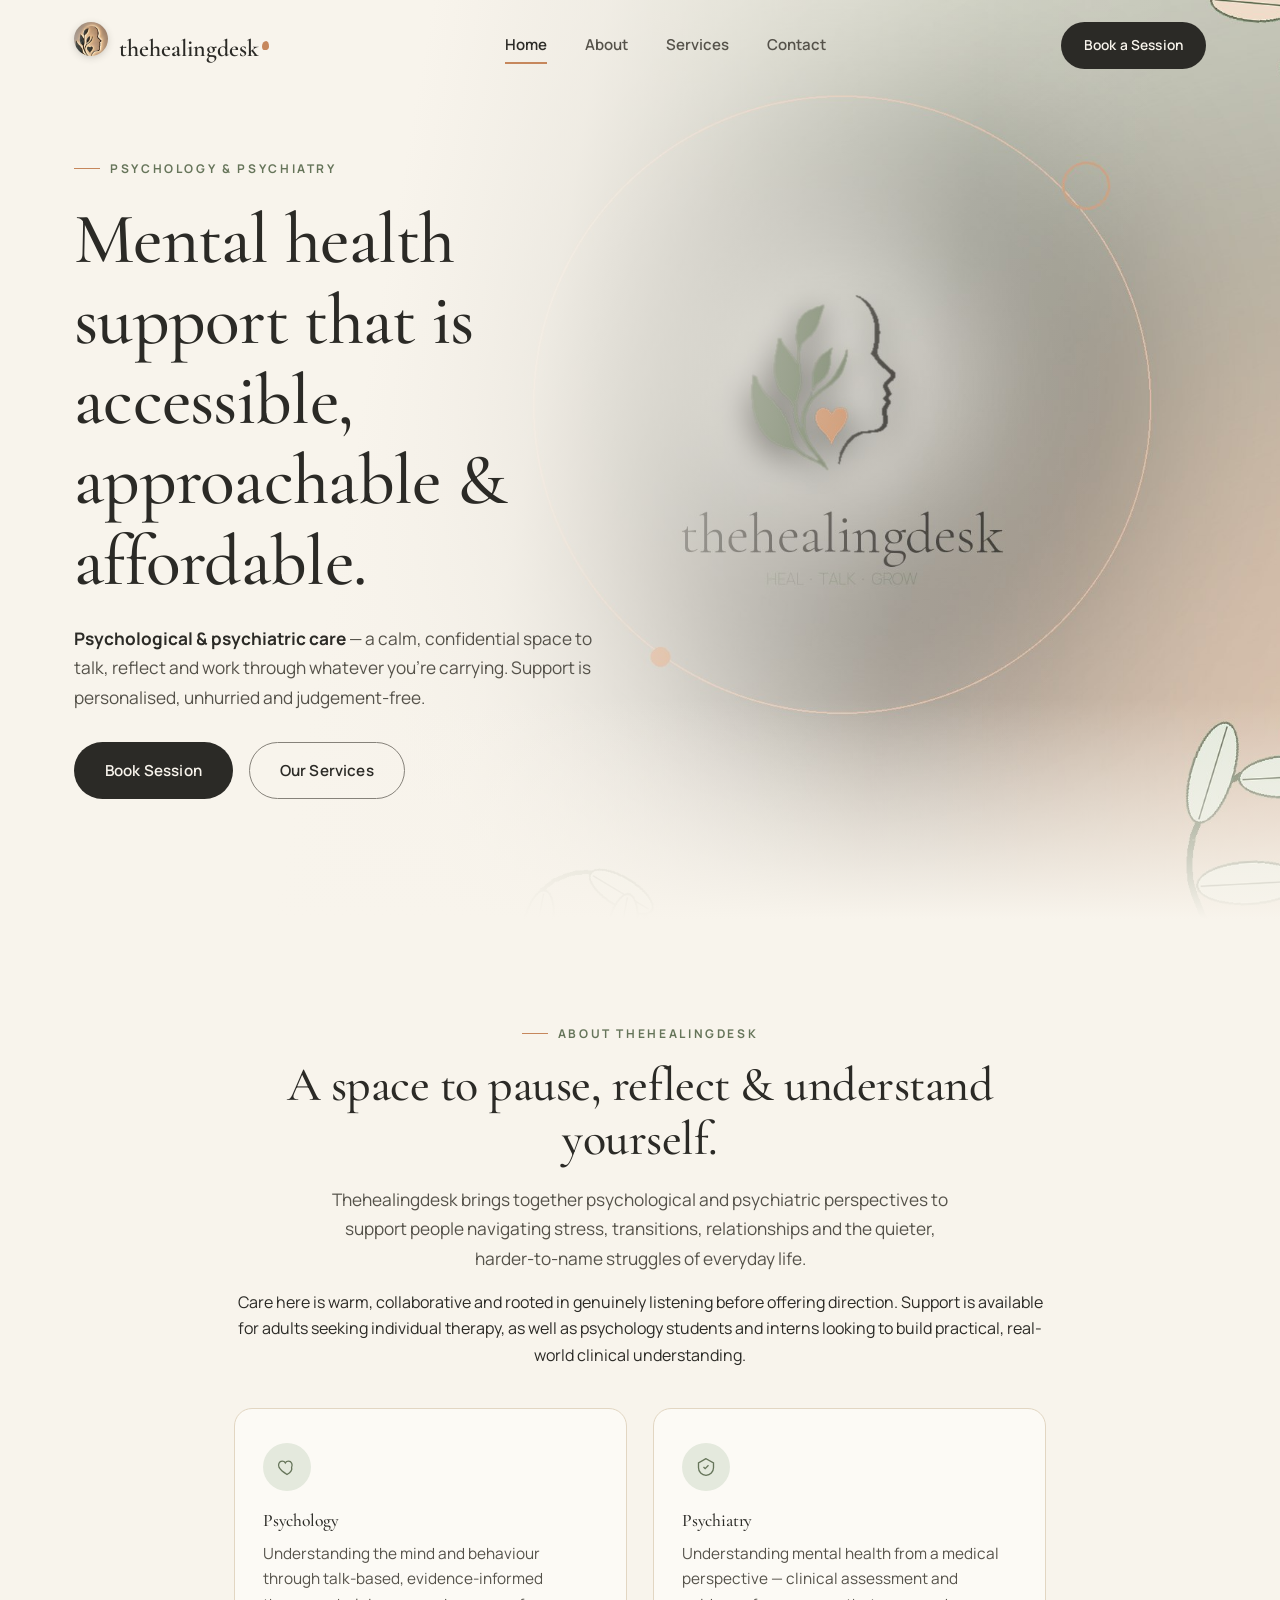
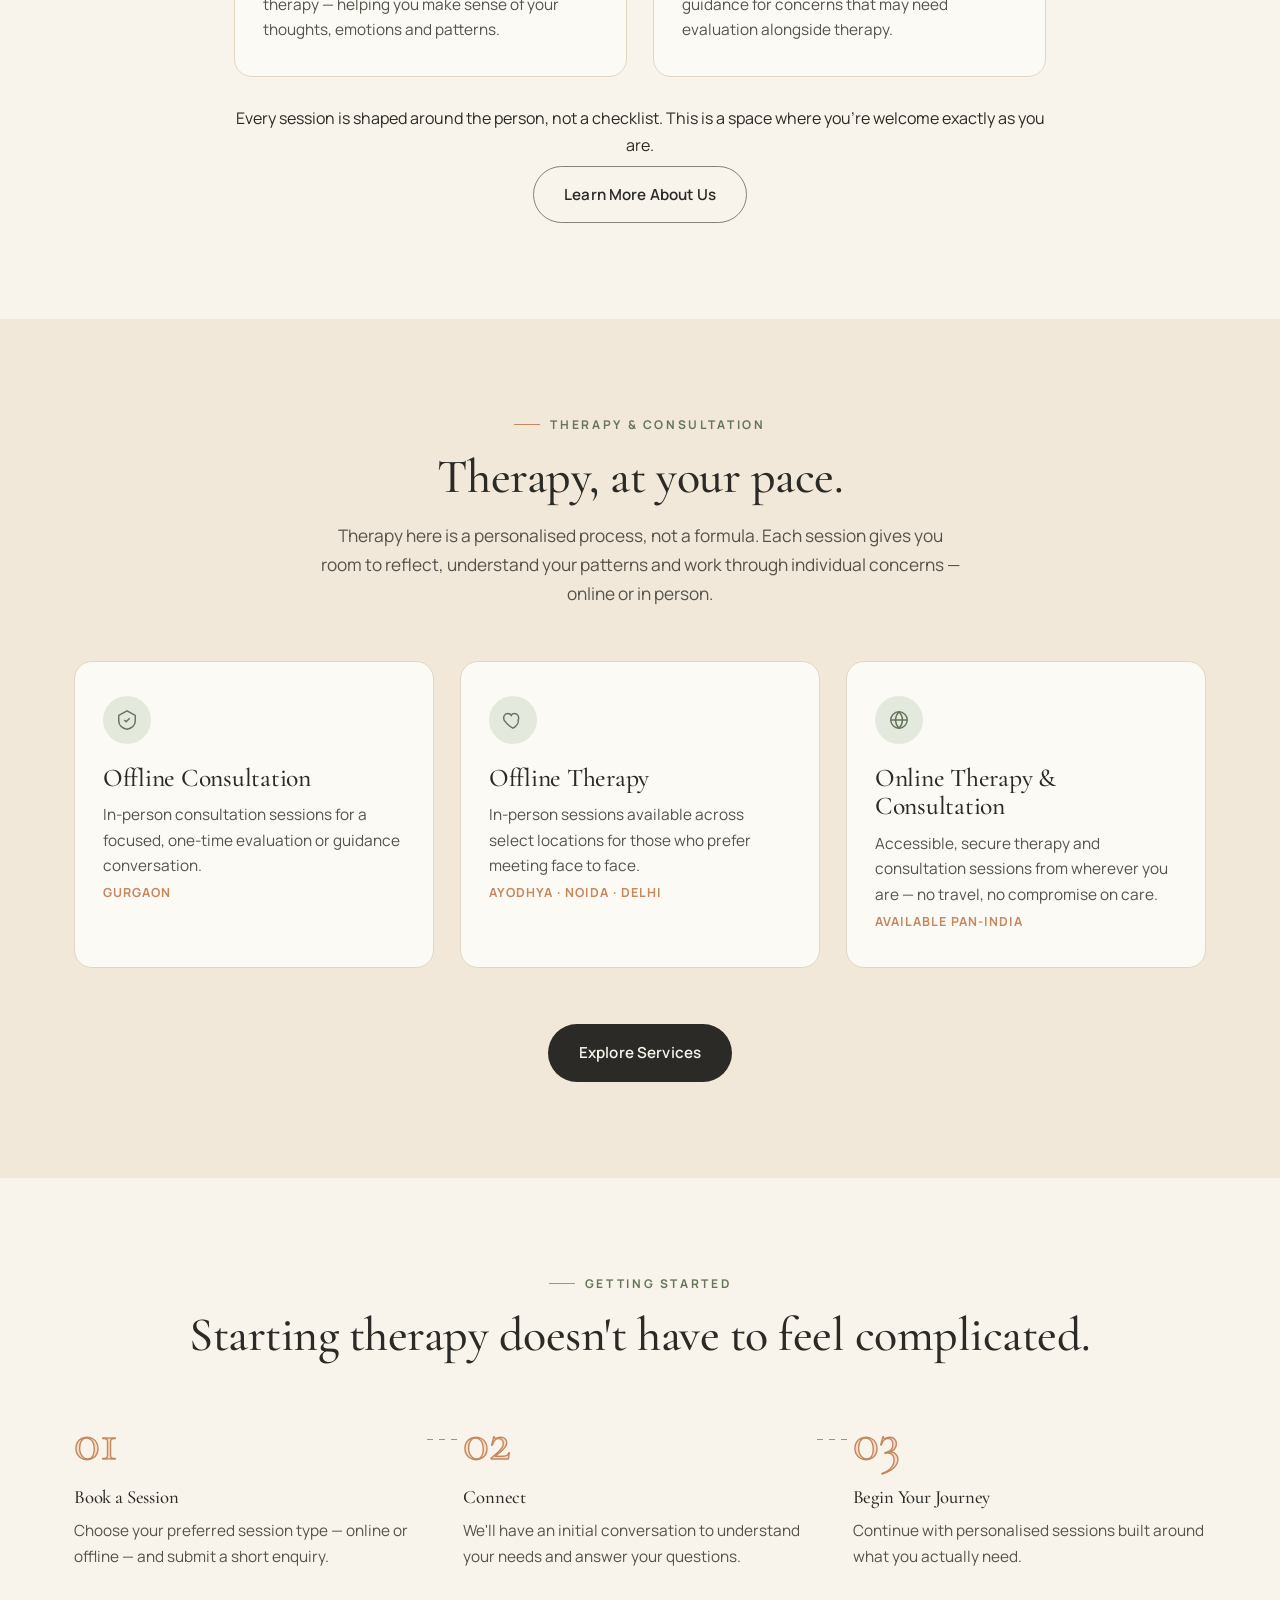
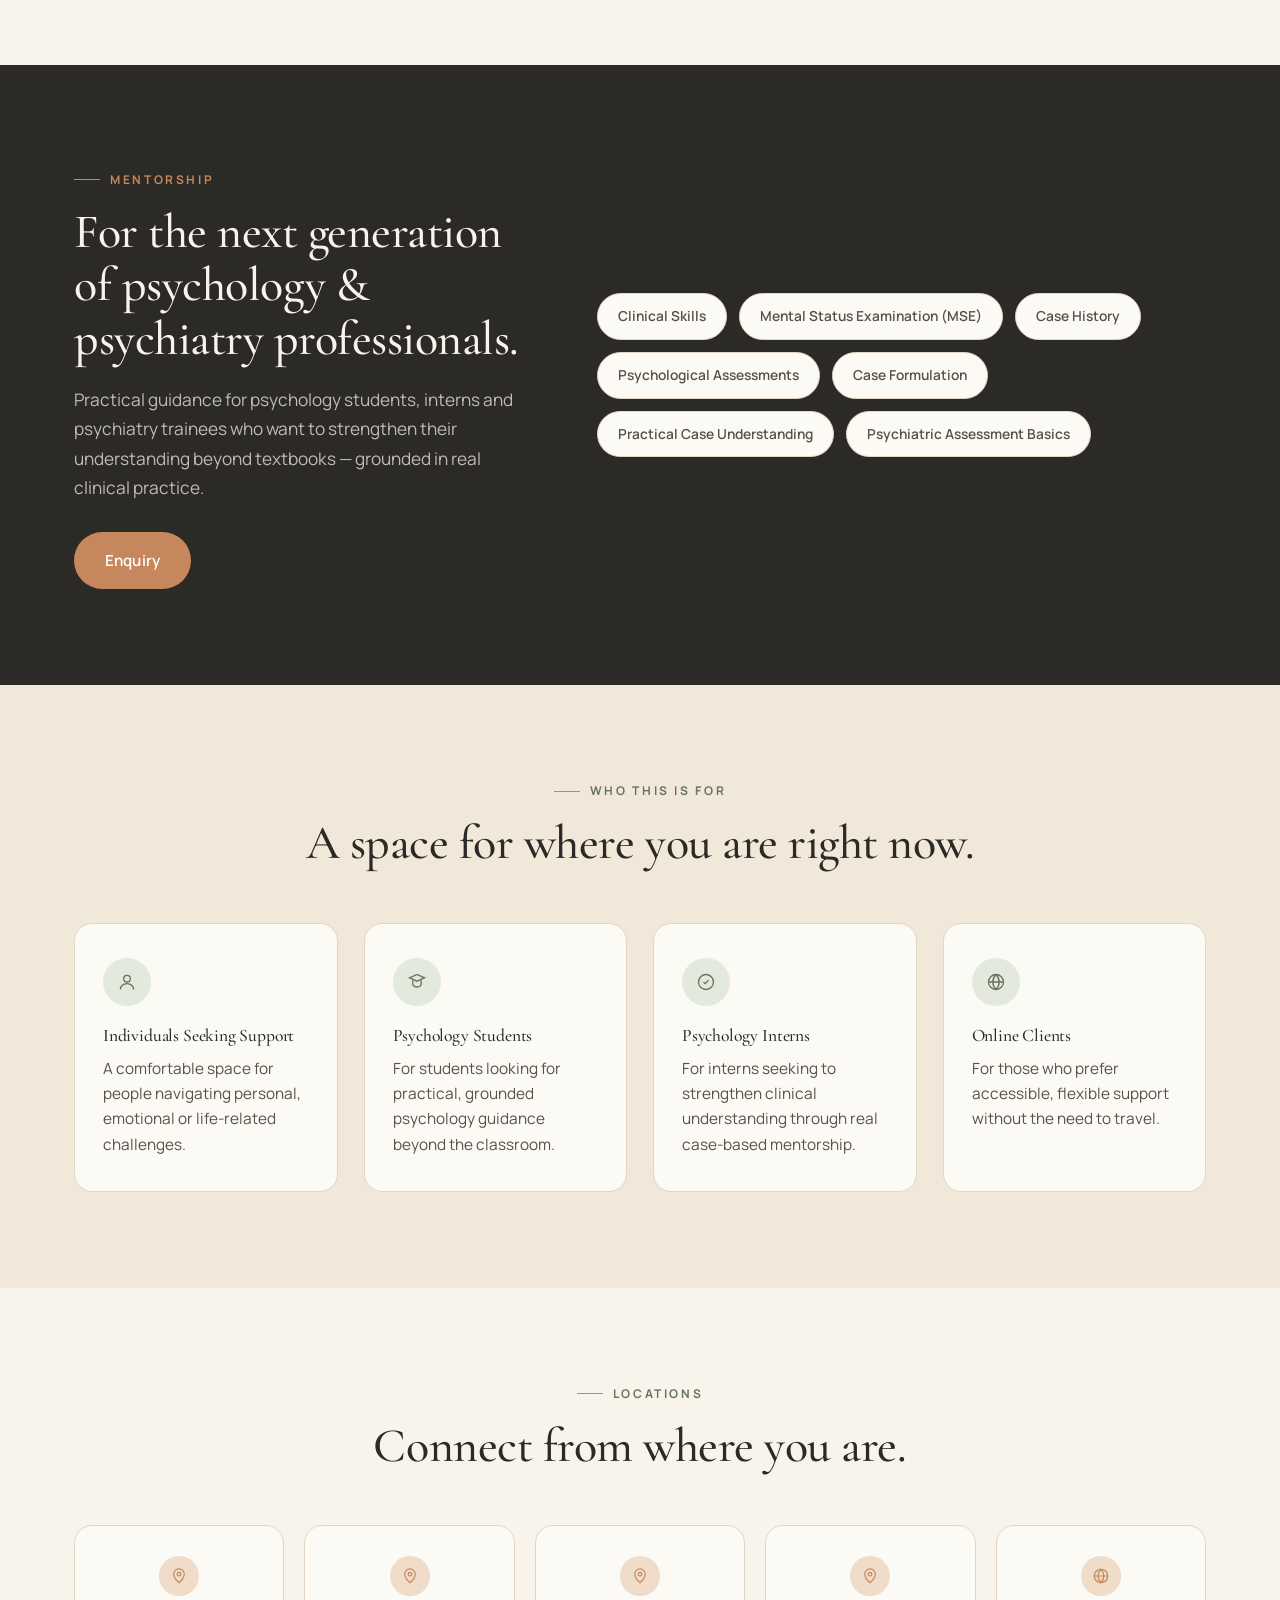
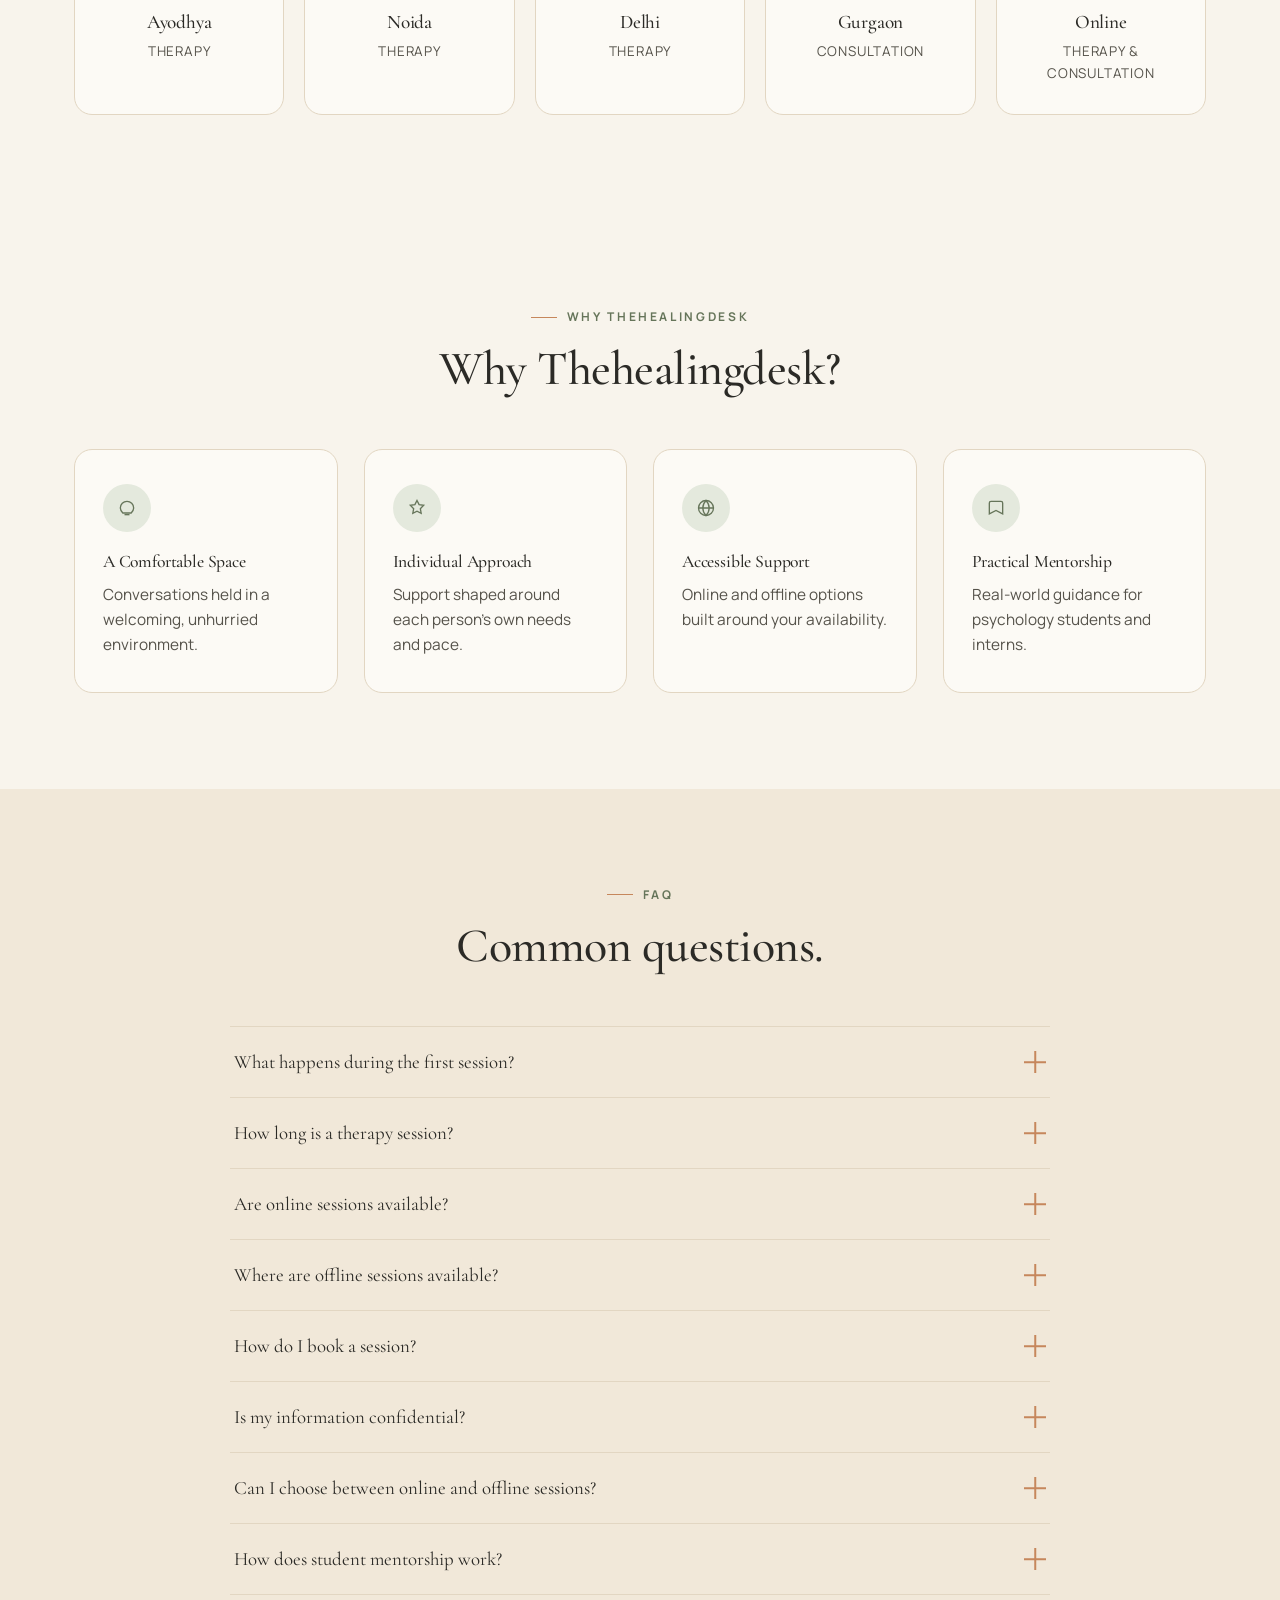
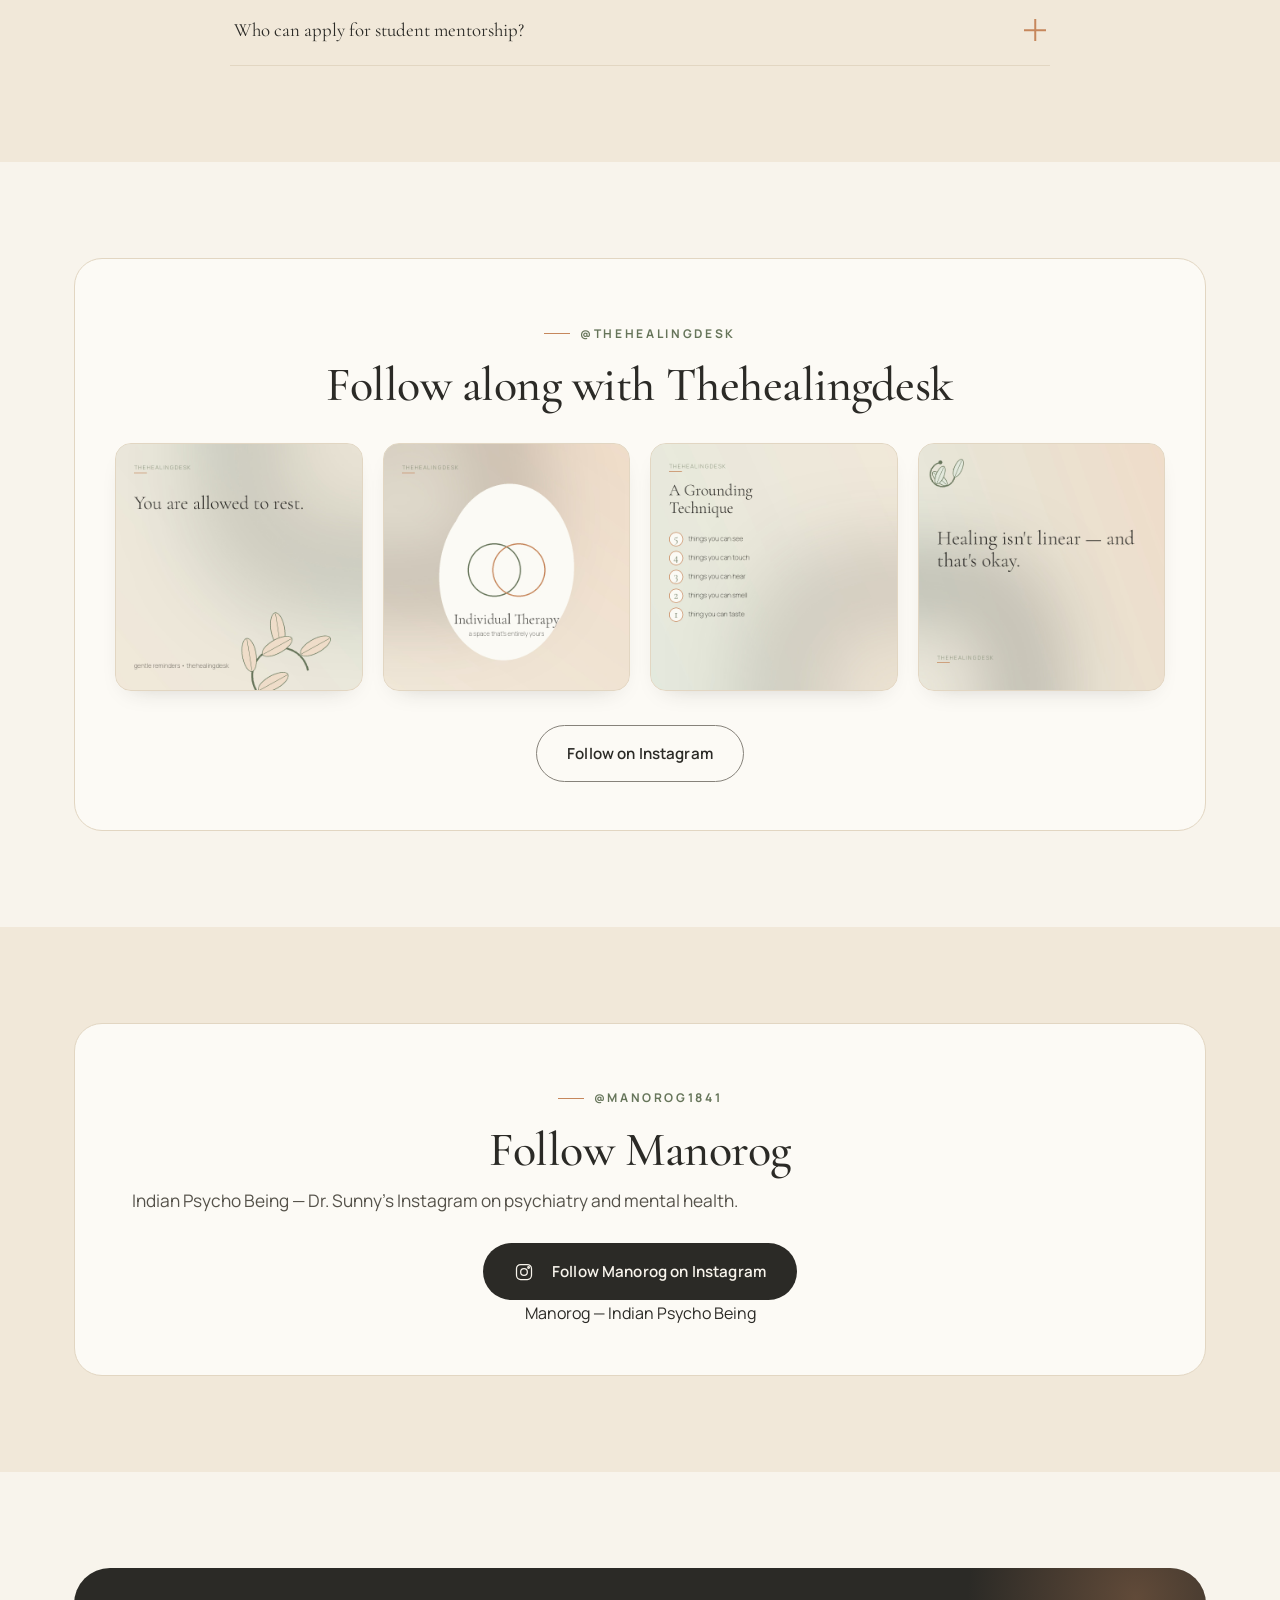
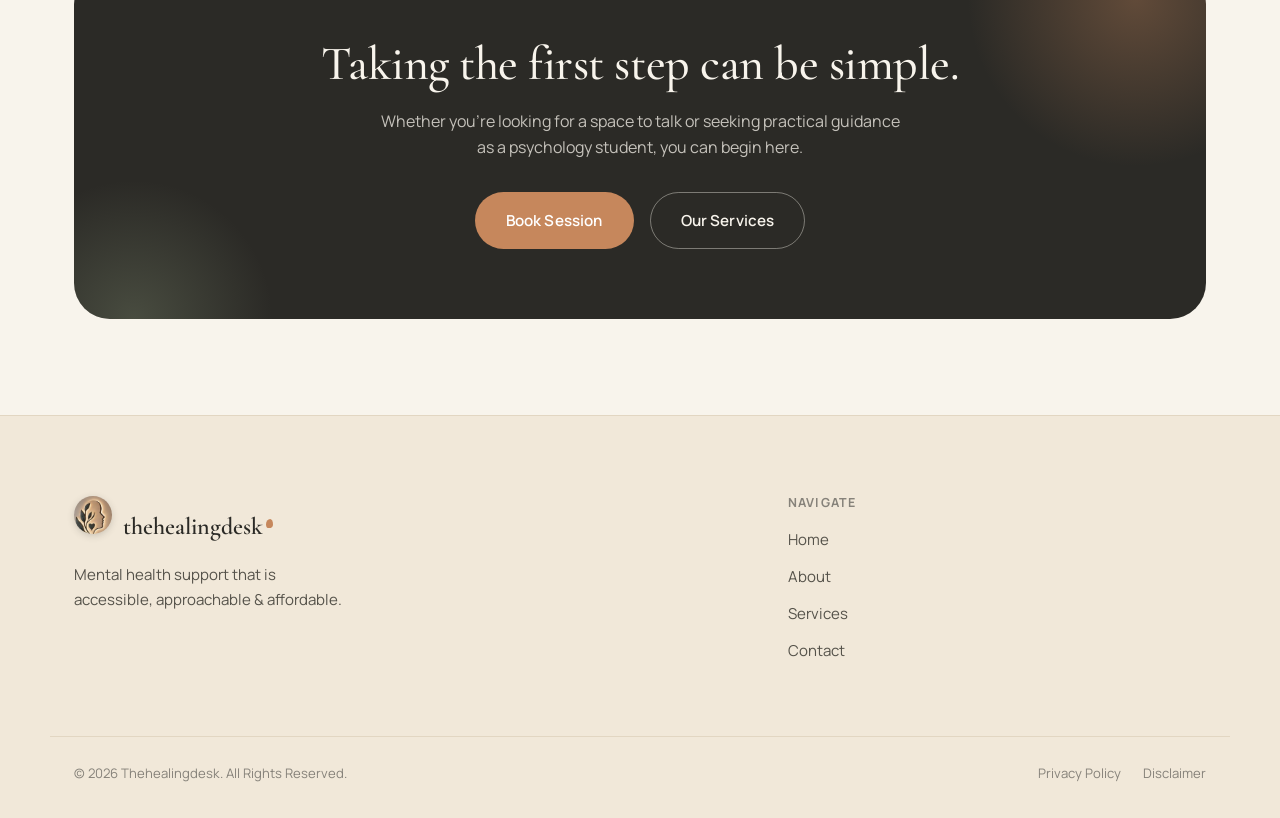
==== commit 3d70863c: "Add Instagram section for Manorog Added a new section for Manorog's Instagram with a follow button a" ====
--- a/index.html
+++ b/index.html
@@ -354,6 +354,24 @@
     </div>
   </section>
 
+  <!-- ============ SECTION 11B — MANOROG INSTAGRAM ============ -->
+  <section class="section section-alt">
+    <div class="container">
+      <div class="insta-block reveal">
+        <span class="eyebrow" style="justify-content:center;">@manorog1841</span>
+        <h2 class="section-title" style="margin:16px 0 8px;">Follow Manorog</h2>
+        <p class="section-lede" style="margin-bottom:28px;">Indian Psycho Being — Dr. Sunny's Instagram on psychiatry and mental health.</p>
+        <div class="insta-follow-cta">
+          <a href="https://www.instagram.com/manorog1841" target="_blank" rel="noopener" class="btn btn-primary insta-follow-btn">
+            <svg width="20" height="20" viewBox="0 0 24 24" fill="none" stroke="currentColor" stroke-width="1.5" style="vertical-align:middle;margin-right:8px;"><rect x="3" y="3" width="18" height="18" rx="5"/><circle cx="12" cy="12" r="4"/><circle cx="17.5" cy="6.5" r="1"/></svg>
+            Follow Manorog on Instagram
+          </a>
+          <p class="insta-handle-note">Manorog — Indian Psycho Being</p>
+        </div>
+      </div>
+    </div>
+  </section>
+
   <!-- ============ SECTION 12 — FINAL CTA ============ -->
   <section class="section">
     <div class="container">
--- a/css/style.css
+++ b/css/style.css
@@ -577,7 +577,7 @@
    Locations
    ========================================================================== */
 .loc-grid{ display:grid; grid-template-columns:1fr 1fr; gap:20px; }
-@media(min-width:760px){ .loc-grid{ grid-template-columns:repeat(4,1fr); } }
+@media(min-width:760px){ .loc-grid{ grid-template-columns:repeat(5,1fr); } }
 .loc-card{
   background:var(--card);
   border:1px solid var(--line);
@@ -664,10 +664,12 @@
 .accordion-trigger .plus::after{ width:1.5px; height:100%; left:50%; top:0; transform:translateX(-50%); }
 .accordion-item.open .accordion-trigger .plus::after{ transform:translateX(-50%) rotate(90deg); opacity:0; }
 .accordion-panel{
-  max-height:0;
-  overflow:hidden;
-  transition:max-height .5s var(--ease);
-}
+  display:grid;
+  grid-template-rows:0fr;
+  transition:grid-template-rows .45s var(--ease);
+}
+.accordion-item.open .accordion-panel{ grid-template-rows:1fr; }
+.accordion-panel-inner{ overflow:hidden; min-height:0; }
 .accordion-panel p{
   padding:0 4px 24px;
   color:var(--charcoal-70);
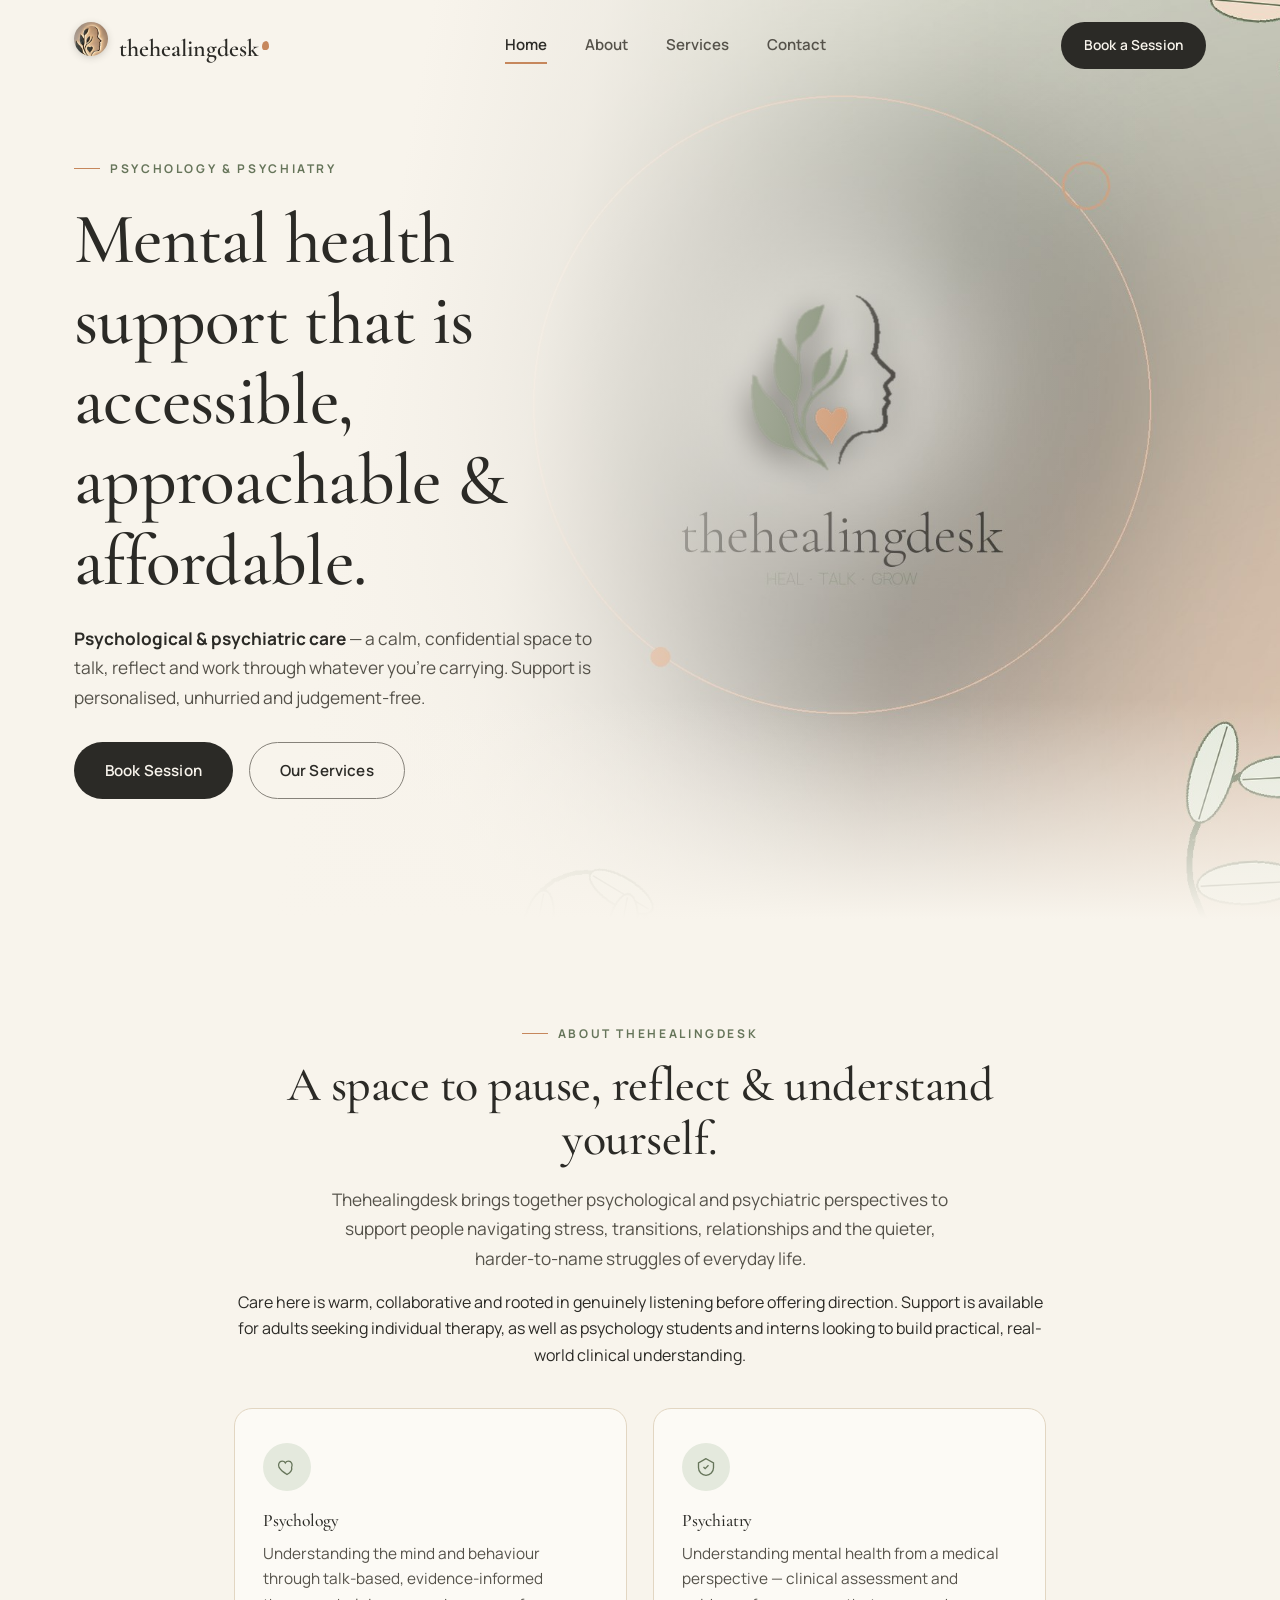
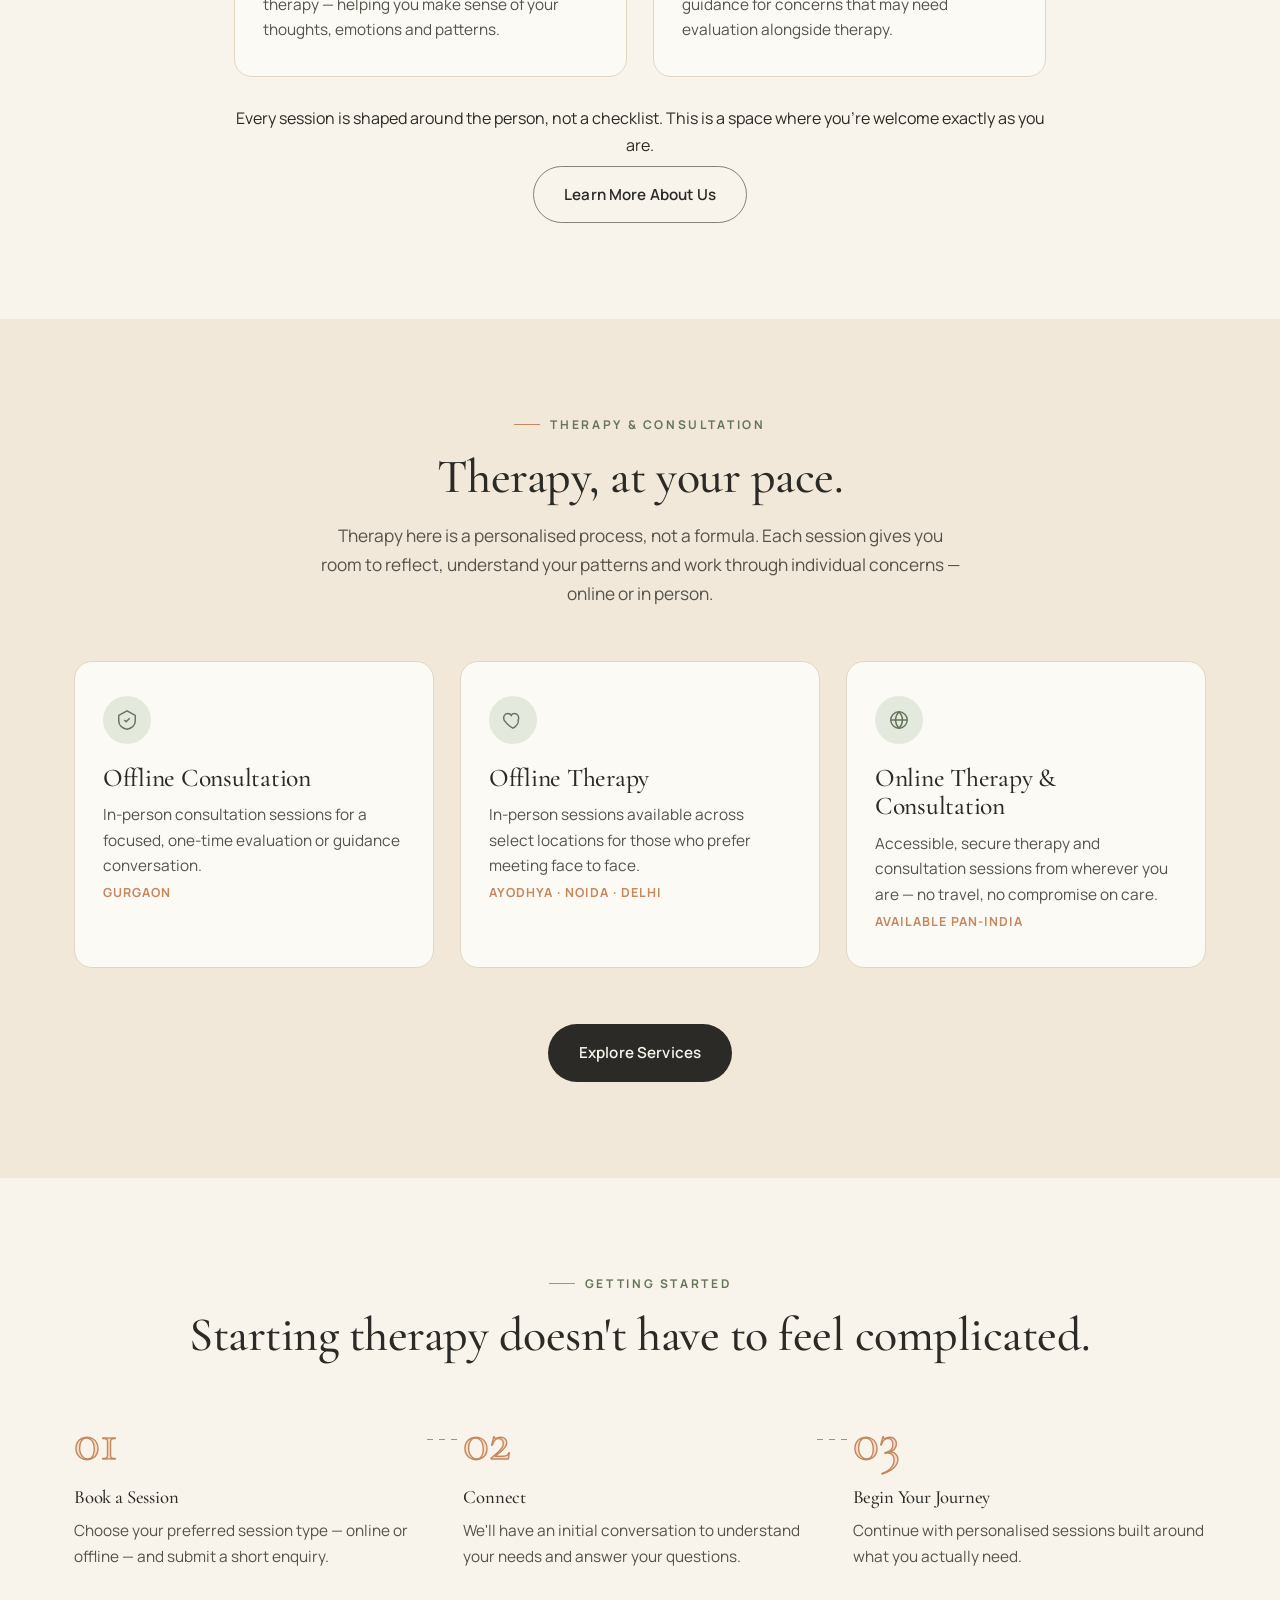
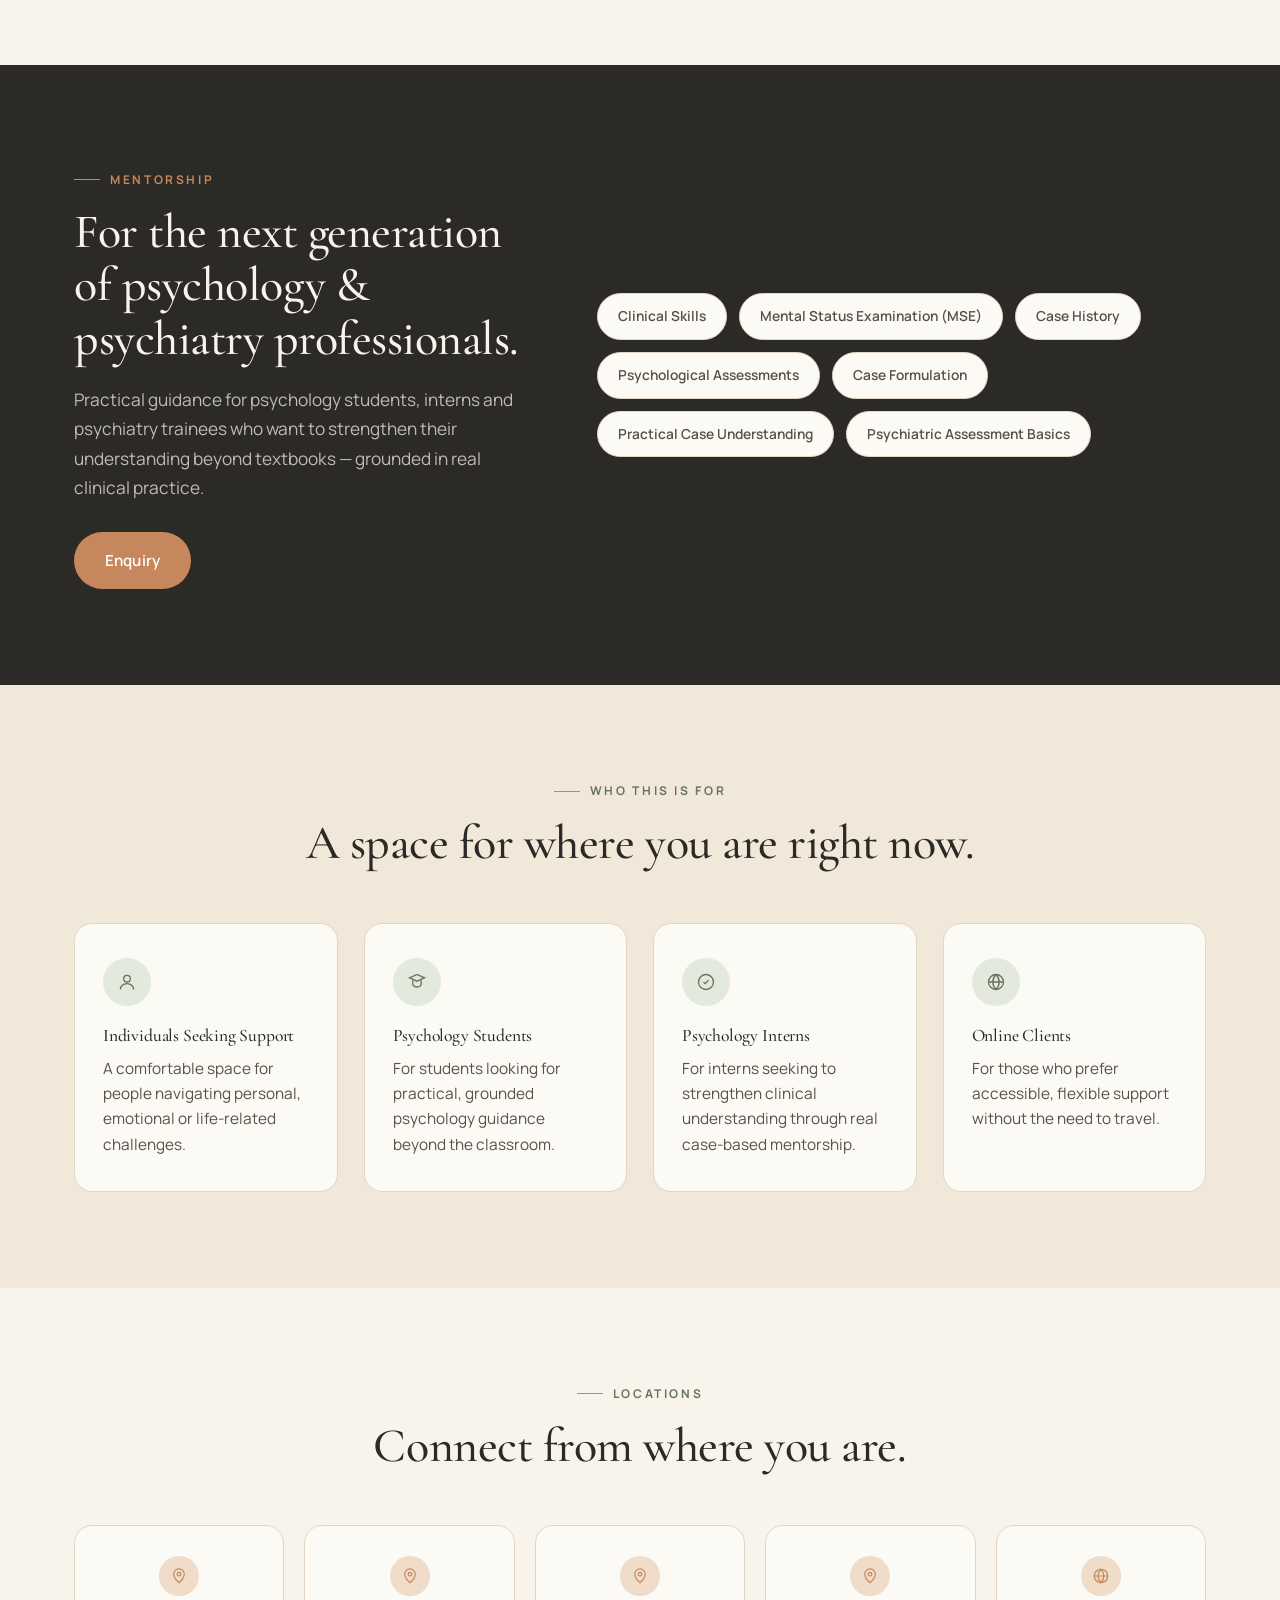
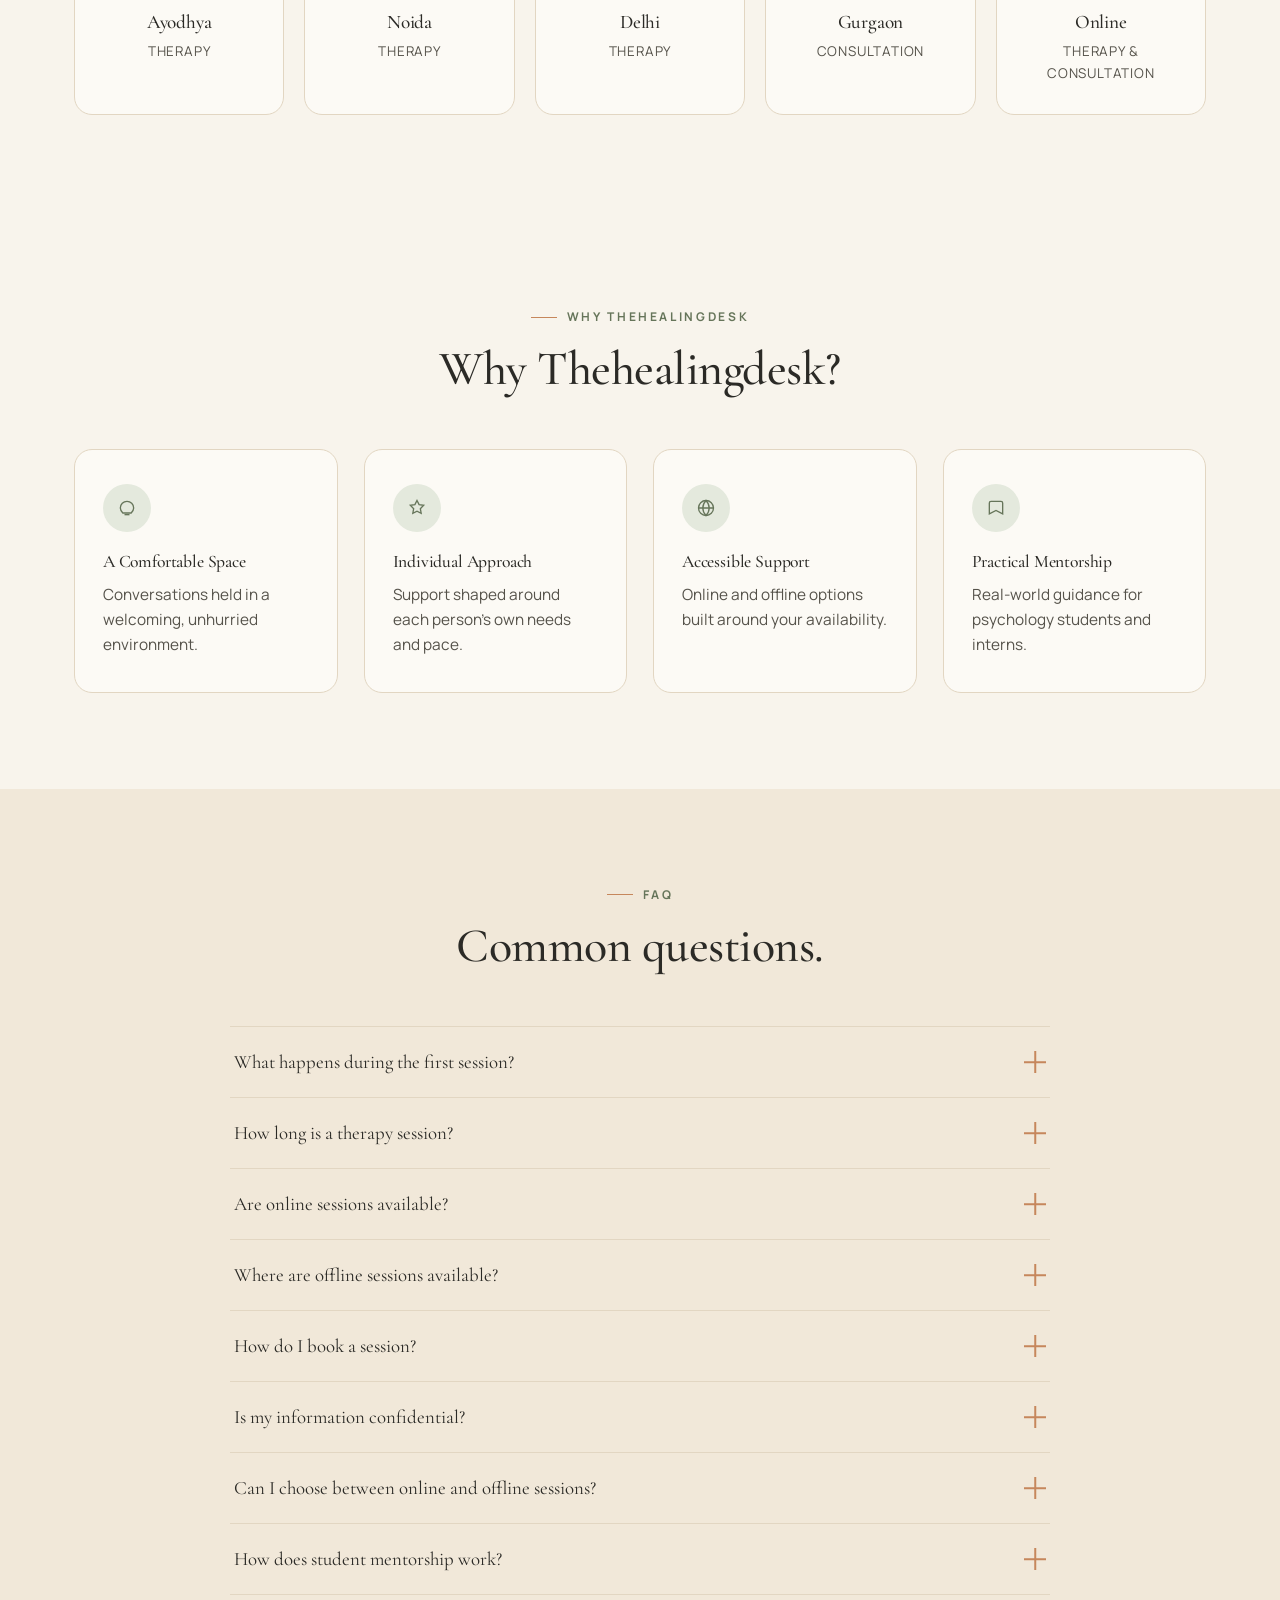
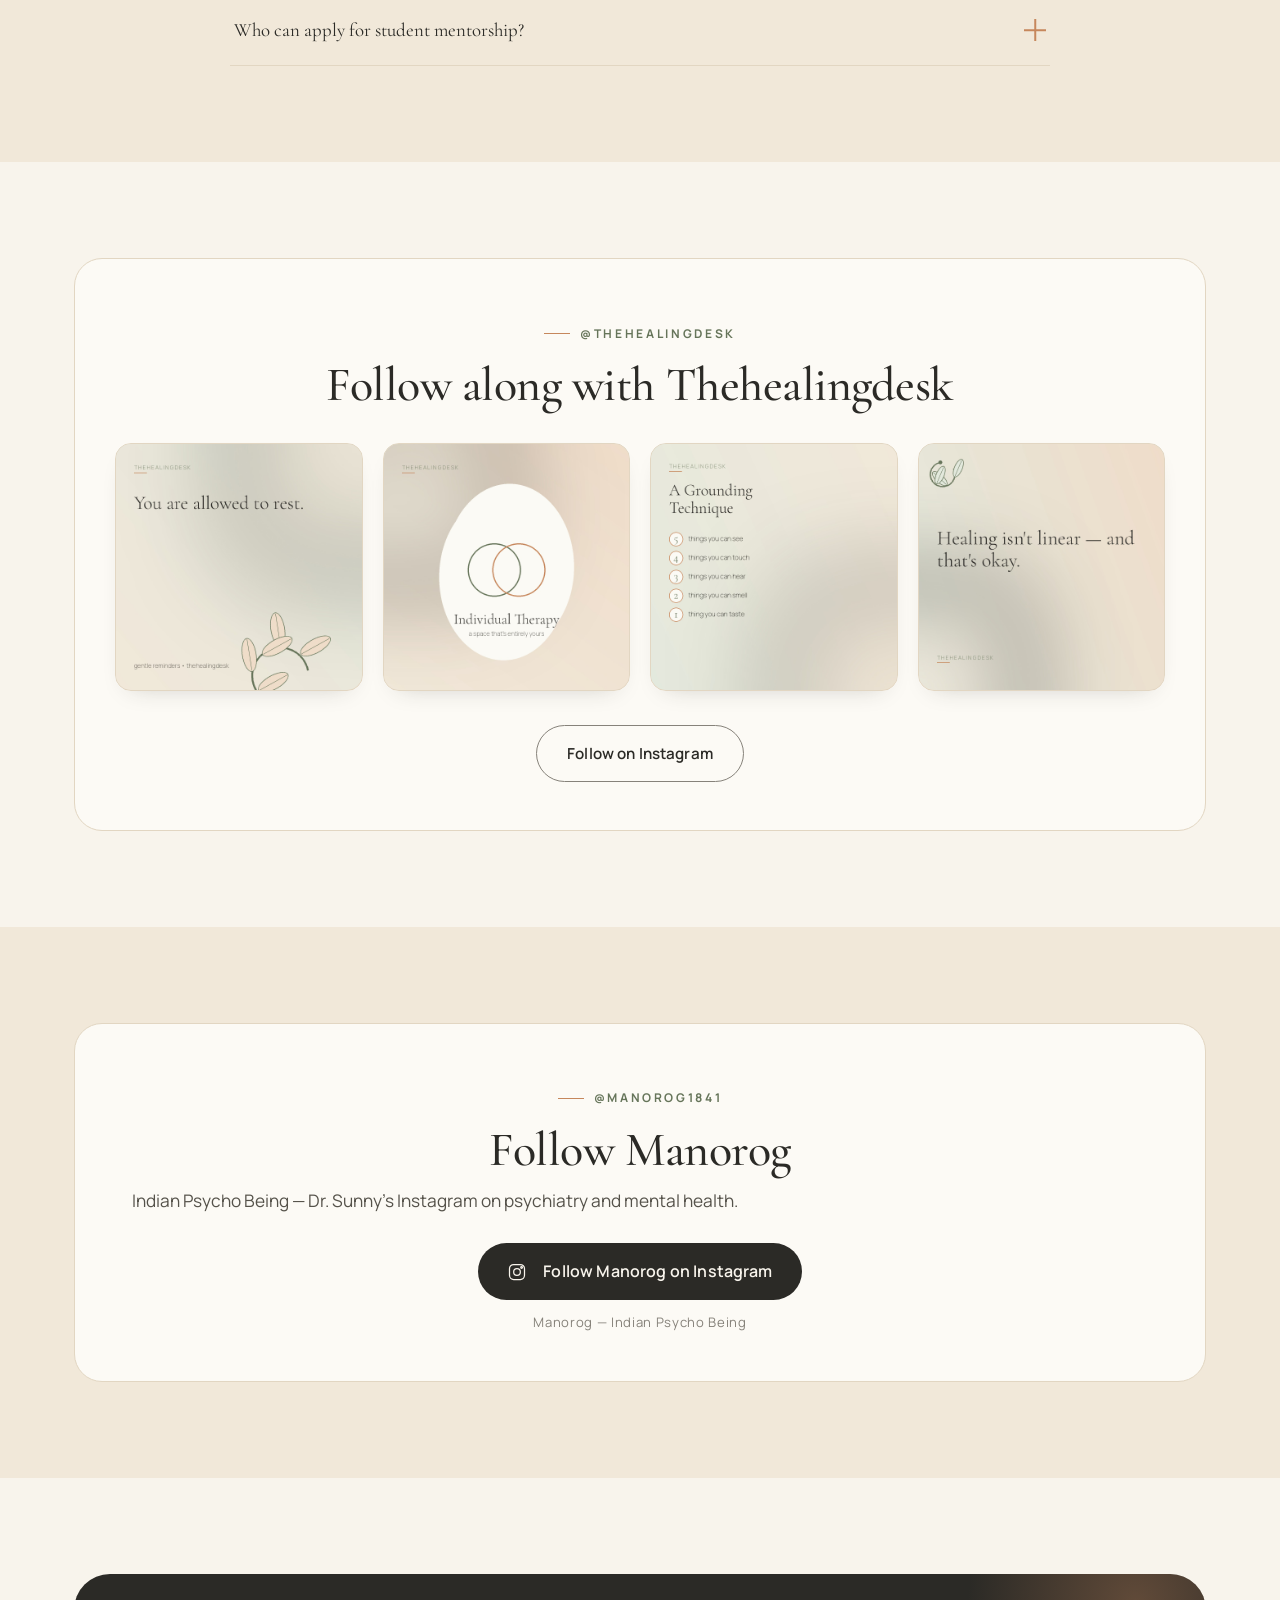
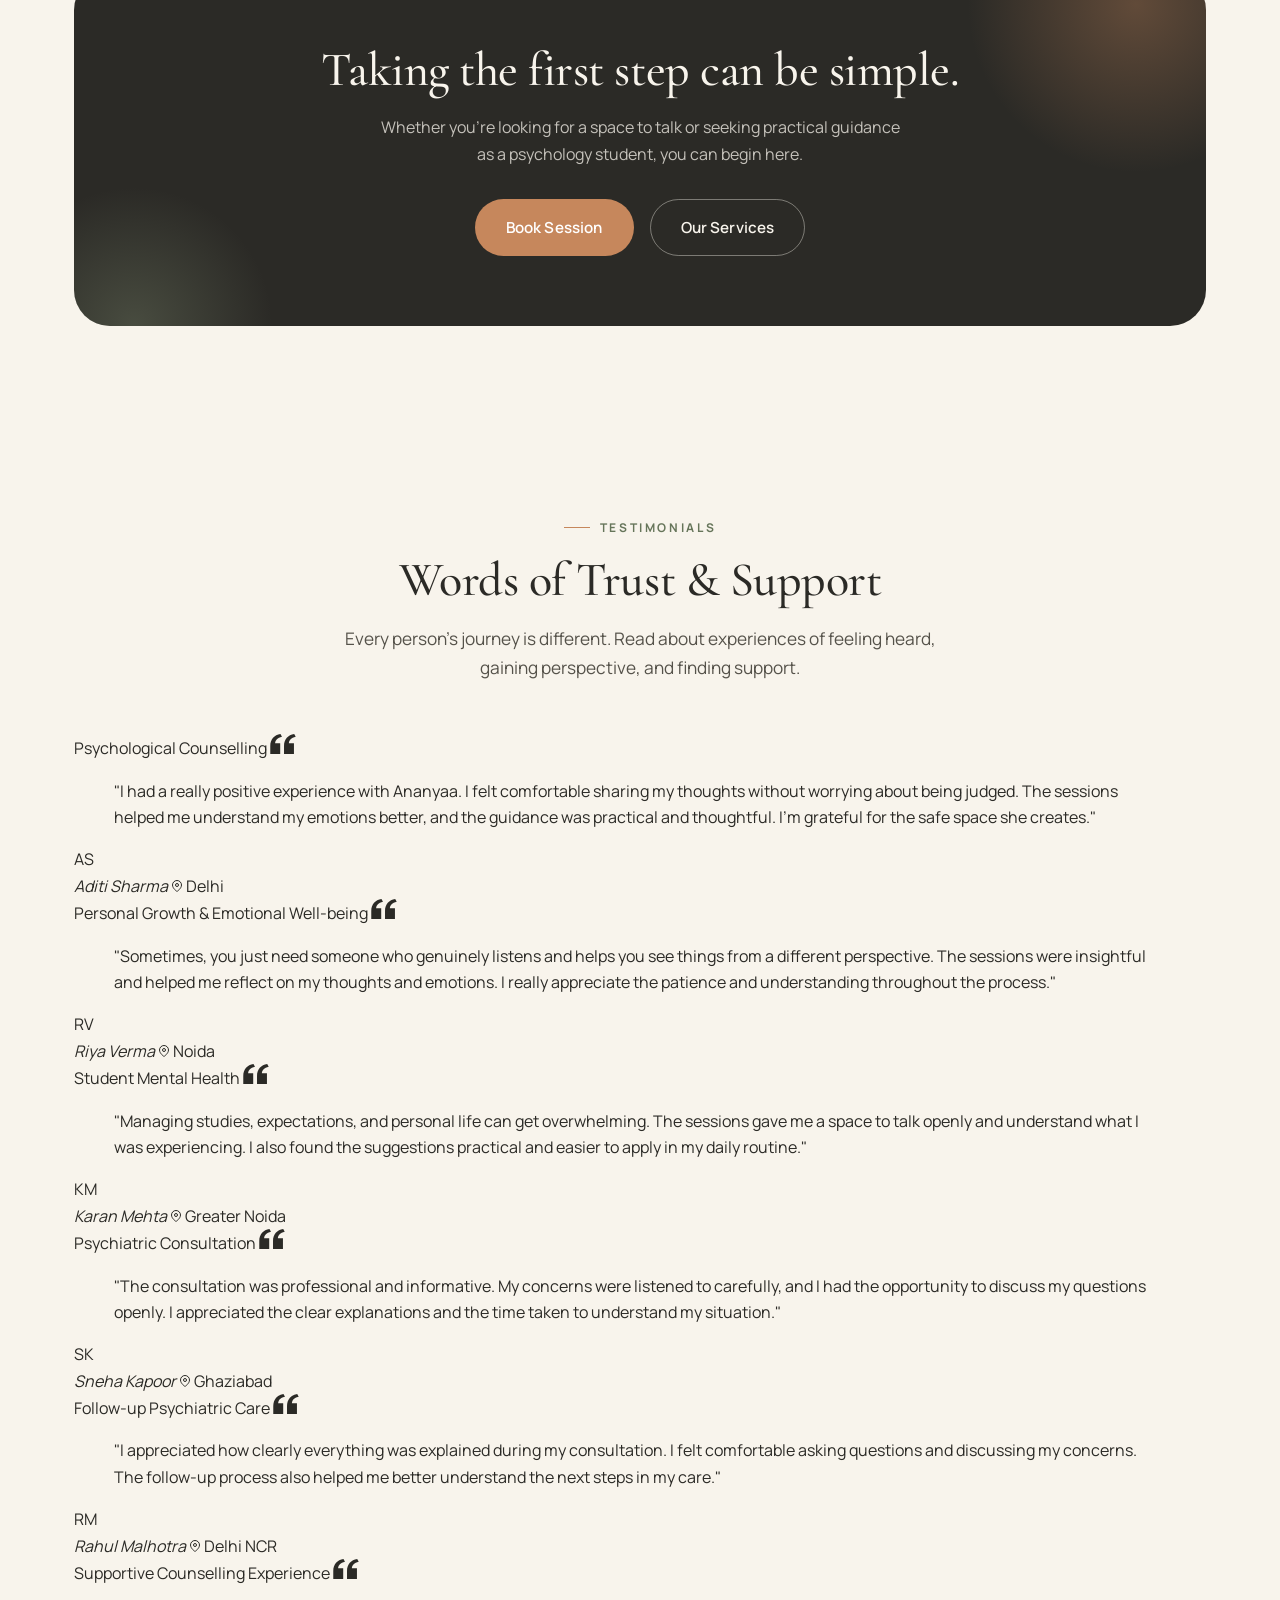
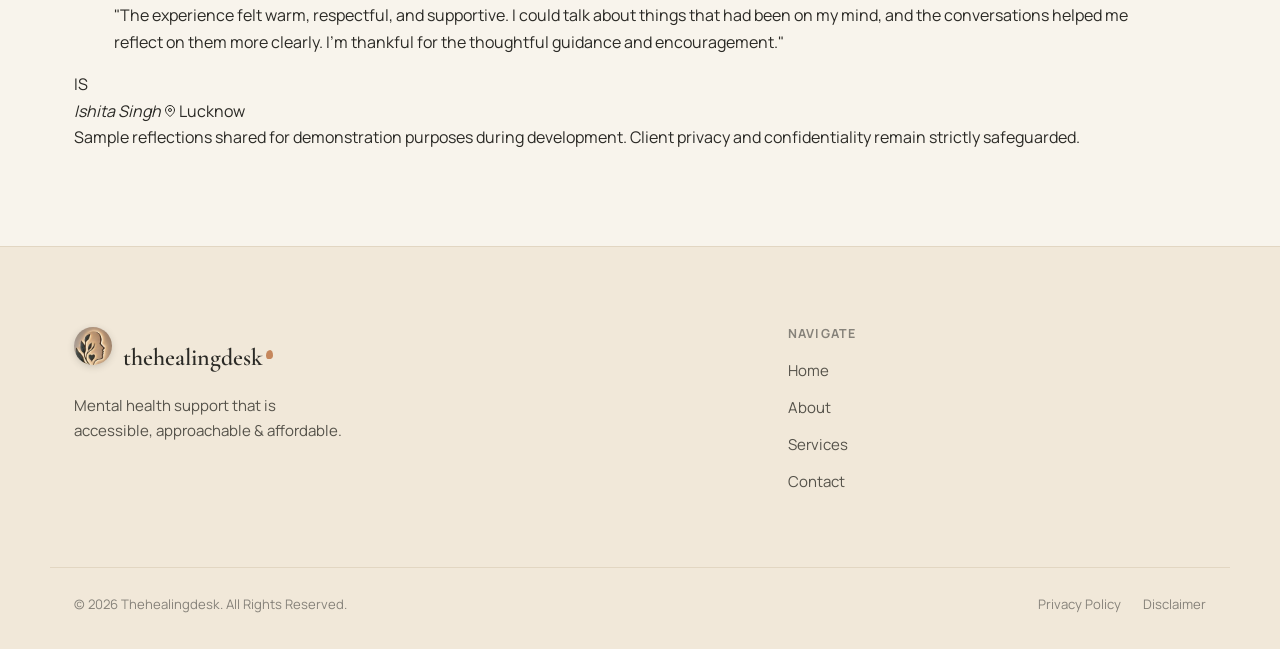
==== commit 4c1fa6cb: "Add testimonials section with multiple cards Added a new testimonials section with multiple testimon" ====
--- a/index.html
+++ b/index.html
@@ -386,6 +386,159 @@
     </div>
   </section>
 
+  <!-- ============ SECTION 13 — TESTIMONIALS ============ -->
+  <section class="section testimonials-section" id="testimonials" aria-labelledby="testimonials-heading">
+    <div class="container">
+      <div class="section-head center reveal">
+        <span class="eyebrow">Testimonials</span>
+        <h2 class="section-title" id="testimonials-heading">Words of Trust &amp; Support</h2>
+        <p class="section-lede">Every person's journey is different. Read about experiences of feeling heard, gaining perspective, and finding support.</p>
+      </div>
+
+      <div class="testimonials-grid reveal">
+        <!-- Testimonial 1 -->
+        <article class="testimonial-card">
+          <div class="testimonial-card__header">
+            <span class="testimonial-card__category">Psychological Counselling</span>
+            <svg class="testimonial-card__quote-mark" width="26" height="20" viewBox="0 0 28 22" fill="none" aria-hidden="true">
+              <path d="M0 13.2C0 5.867 4.48 1.067 11.2 0l1.68 2.893C7.84 4.013 5.6 6.68 5.32 10.12h5.6V22H0V13.2zm15.12 0C15.12 5.867 19.6 1.067 26.32 0l1.68 2.893c-5.04 1.12-7.28 3.787-7.56 7.227h5.6V22h-10.92V13.2z" fill="currentColor"/>
+            </svg>
+          </div>
+          <blockquote class="testimonial-card__quote">
+            <p>"I had a really positive experience with Ananyaa. I felt comfortable sharing my thoughts without worrying about being judged. The sessions helped me understand my emotions better, and the guidance was practical and thoughtful. I'm grateful for the safe space she creates."</p>
+          </blockquote>
+          <div class="testimonial-card__footer">
+            <div class="testimonial-card__avatar" aria-hidden="true">AS</div>
+            <div class="testimonial-card__author">
+              <cite class="testimonial-card__name">Aditi Sharma</cite>
+              <span class="testimonial-card__location">
+                <svg width="12" height="12" viewBox="0 0 24 24" fill="none" stroke="currentColor" stroke-width="2" aria-hidden="true"><path d="M21 10c0 7-9 13-9 13s-9-6-9-13a9 9 0 0 1 18 0z"/><circle cx="12" cy="10" r="3"/></svg>
+                Delhi
+              </span>
+            </div>
+          </div>
+        </article>
+
+        <!-- Testimonial 2 -->
+        <article class="testimonial-card">
+          <div class="testimonial-card__header">
+            <span class="testimonial-card__category">Personal Growth &amp; Emotional Well-being</span>
+            <svg class="testimonial-card__quote-mark" width="26" height="20" viewBox="0 0 28 22" fill="none" aria-hidden="true">
+              <path d="M0 13.2C0 5.867 4.48 1.067 11.2 0l1.68 2.893C7.84 4.013 5.6 6.68 5.32 10.12h5.6V22H0V13.2zm15.12 0C15.12 5.867 19.6 1.067 26.32 0l1.68 2.893c-5.04 1.12-7.28 3.787-7.56 7.227h5.6V22h-10.92V13.2z" fill="currentColor"/>
+            </svg>
+          </div>
+          <blockquote class="testimonial-card__quote">
+            <p>"Sometimes, you just need someone who genuinely listens and helps you see things from a different perspective. The sessions were insightful and helped me reflect on my thoughts and emotions. I really appreciate the patience and understanding throughout the process."</p>
+          </blockquote>
+          <div class="testimonial-card__footer">
+            <div class="testimonial-card__avatar testimonial-card__avatar--alt" aria-hidden="true">RV</div>
+            <div class="testimonial-card__author">
+              <cite class="testimonial-card__name">Riya Verma</cite>
+              <span class="testimonial-card__location">
+                <svg width="12" height="12" viewBox="0 0 24 24" fill="none" stroke="currentColor" stroke-width="2" aria-hidden="true"><path d="M21 10c0 7-9 13-9 13s-9-6-9-13a9 9 0 0 1 18 0z"/><circle cx="12" cy="10" r="3"/></svg>
+                Noida
+              </span>
+            </div>
+          </div>
+        </article>
+
+        <!-- Testimonial 3 -->
+        <article class="testimonial-card">
+          <div class="testimonial-card__header">
+            <span class="testimonial-card__category">Student Mental Health</span>
+            <svg class="testimonial-card__quote-mark" width="26" height="20" viewBox="0 0 28 22" fill="none" aria-hidden="true">
+              <path d="M0 13.2C0 5.867 4.48 1.067 11.2 0l1.68 2.893C7.84 4.013 5.6 6.68 5.32 10.12h5.6V22H0V13.2zm15.12 0C15.12 5.867 19.6 1.067 26.32 0l1.68 2.893c-5.04 1.12-7.28 3.787-7.56 7.227h5.6V22h-10.92V13.2z" fill="currentColor"/>
+            </svg>
+          </div>
+          <blockquote class="testimonial-card__quote">
+            <p>"Managing studies, expectations, and personal life can get overwhelming. The sessions gave me a space to talk openly and understand what I was experiencing. I also found the suggestions practical and easier to apply in my daily routine."</p>
+          </blockquote>
+          <div class="testimonial-card__footer">
+            <div class="testimonial-card__avatar" aria-hidden="true">KM</div>
+            <div class="testimonial-card__author">
+              <cite class="testimonial-card__name">Karan Mehta</cite>
+              <span class="testimonial-card__location">
+                <svg width="12" height="12" viewBox="0 0 24 24" fill="none" stroke="currentColor" stroke-width="2" aria-hidden="true"><path d="M21 10c0 7-9 13-9 13s-9-6-9-13a9 9 0 0 1 18 0z"/><circle cx="12" cy="10" r="3"/></svg>
+                Greater Noida
+              </span>
+            </div>
+          </div>
+        </article>
+
+        <!-- Testimonial 4 -->
+        <article class="testimonial-card">
+          <div class="testimonial-card__header">
+            <span class="testimonial-card__category testimonial-card__category--psychiatry">Psychiatric Consultation</span>
+            <svg class="testimonial-card__quote-mark" width="26" height="20" viewBox="0 0 28 22" fill="none" aria-hidden="true">
+              <path d="M0 13.2C0 5.867 4.48 1.067 11.2 0l1.68 2.893C7.84 4.013 5.6 6.68 5.32 10.12h5.6V22H0V13.2zm15.12 0C15.12 5.867 19.6 1.067 26.32 0l1.68 2.893c-5.04 1.12-7.28 3.787-7.56 7.227h5.6V22h-10.92V13.2z" fill="currentColor"/>
+            </svg>
+          </div>
+          <blockquote class="testimonial-card__quote">
+            <p>"The consultation was professional and informative. My concerns were listened to carefully, and I had the opportunity to discuss my questions openly. I appreciated the clear explanations and the time taken to understand my situation."</p>
+          </blockquote>
+          <div class="testimonial-card__footer">
+            <div class="testimonial-card__avatar testimonial-card__avatar--alt" aria-hidden="true">SK</div>
+            <div class="testimonial-card__author">
+              <cite class="testimonial-card__name">Sneha Kapoor</cite>
+              <span class="testimonial-card__location">
+                <svg width="12" height="12" viewBox="0 0 24 24" fill="none" stroke="currentColor" stroke-width="2" aria-hidden="true"><path d="M21 10c0 7-9 13-9 13s-9-6-9-13a9 9 0 0 1 18 0z"/><circle cx="12" cy="10" r="3"/></svg>
+                Ghaziabad
+              </span>
+            </div>
+          </div>
+        </article>
+
+        <!-- Testimonial 5 -->
+        <article class="testimonial-card">
+          <div class="testimonial-card__header">
+            <span class="testimonial-card__category testimonial-card__category--psychiatry">Follow-up Psychiatric Care</span>
+            <svg class="testimonial-card__quote-mark" width="26" height="20" viewBox="0 0 28 22" fill="none" aria-hidden="true">
+              <path d="M0 13.2C0 5.867 4.48 1.067 11.2 0l1.68 2.893C7.84 4.013 5.6 6.68 5.32 10.12h5.6V22H0V13.2zm15.12 0C15.12 5.867 19.6 1.067 26.32 0l1.68 2.893c-5.04 1.12-7.28 3.787-7.56 7.227h5.6V22h-10.92V13.2z" fill="currentColor"/>
+            </svg>
+          </div>
+          <blockquote class="testimonial-card__quote">
+            <p>"I appreciated how clearly everything was explained during my consultation. I felt comfortable asking questions and discussing my concerns. The follow-up process also helped me better understand the next steps in my care."</p>
+          </blockquote>
+          <div class="testimonial-card__footer">
+            <div class="testimonial-card__avatar" aria-hidden="true">RM</div>
+            <div class="testimonial-card__author">
+              <cite class="testimonial-card__name">Rahul Malhotra</cite>
+              <span class="testimonial-card__location">
+                <svg width="12" height="12" viewBox="0 0 24 24" fill="none" stroke="currentColor" stroke-width="2" aria-hidden="true"><path d="M21 10c0 7-9 13-9 13s-9-6-9-13a9 9 0 0 1 18 0z"/><circle cx="12" cy="10" r="3"/></svg>
+                Delhi NCR
+              </span>
+            </div>
+          </div>
+        </article>
+
+        <!-- Testimonial 6 -->
+        <article class="testimonial-card">
+          <div class="testimonial-card__header">
+            <span class="testimonial-card__category">Supportive Counselling Experience</span>
+            <svg class="testimonial-card__quote-mark" width="26" height="20" viewBox="0 0 28 22" fill="none" aria-hidden="true">
+              <path d="M0 13.2C0 5.867 4.48 1.067 11.2 0l1.68 2.893C7.84 4.013 5.6 6.68 5.32 10.12h5.6V22H0V13.2zm15.12 0C15.12 5.867 19.6 1.067 26.32 0l1.68 2.893c-5.04 1.12-7.28 3.787-7.56 7.227h5.6V22h-10.92V13.2z" fill="currentColor"/>
+            </svg>
+          </div>
+          <blockquote class="testimonial-card__quote">
+            <p>"The experience felt warm, respectful, and supportive. I could talk about things that had been on my mind, and the conversations helped me reflect on them more clearly. I'm thankful for the thoughtful guidance and encouragement."</p>
+          </blockquote>
+          <div class="testimonial-card__footer">
+            <div class="testimonial-card__avatar testimonial-card__avatar--alt" aria-hidden="true">IS</div>
+            <div class="testimonial-card__author">
+              <cite class="testimonial-card__name">Ishita Singh</cite>
+              <span class="testimonial-card__location">
+                <svg width="12" height="12" viewBox="0 0 24 24" fill="none" stroke="currentColor" stroke-width="2" aria-hidden="true"><path d="M21 10c0 7-9 13-9 13s-9-6-9-13a9 9 0 0 1 18 0z"/><circle cx="12" cy="10" r="3"/></svg>
+                Lucknow
+              </span>
+            </div>
+          </div>
+        </article>
+      </div>
+
+      <p class="testimonials-note reveal">Sample reflections shared for demonstration purposes during development. Client privacy and confidentiality remain strictly safeguarded.</p>
+    </div>
+  </section>
+
 </main>
 
 <!-- ============ FOOTER ============ -->
--- a/css/style.css
+++ b/css/style.css
@@ -639,6 +639,204 @@
 .price-value small{ font-family:var(--font-body); font-size:0.9rem; color:var(--charcoal-45); font-weight:600; }
 .price-card .btn{ position:relative; z-index:1; }
 
+/* ==========================================================================
+   Psychological Counselling Pricing Grid (services.html — Fees section)
+   ========================================================================== */
+.pricing-grid{
+  display:grid;
+  grid-template-columns:1fr;
+  gap:24px;
+  max-width:1100px;
+  margin:0 auto;
+}
+@media(min-width:640px){
+  .pricing-grid{ grid-template-columns:repeat(2,1fr); }
+}
+@media(min-width:1040px){
+  .pricing-grid{ grid-template-columns:repeat(4,1fr); }
+}
+
+.pricing-card{
+  background:var(--card);
+  border:1px solid var(--line);
+  border-radius:var(--radius-lg);
+  padding:32px 28px 28px;
+  display:flex;
+  flex-direction:column;
+  position:relative;
+  overflow:hidden;
+  transition:transform .45s var(--ease), box-shadow .45s var(--ease), border-color .45s var(--ease);
+}
+.pricing-card:hover{
+  transform:translateY(-7px);
+  box-shadow:var(--shadow-card);
+  border-color:var(--sage);
+}
+
+/* Featured card — individual session */
+.pricing-card--featured{
+  border-color:var(--sage-deep);
+  background:linear-gradient(160deg, var(--card) 0%, var(--sage-tint) 100%);
+}
+.pricing-card--featured:hover{ border-color:var(--sage-deep); box-shadow:0 16px 40px -18px rgba(102,117,90,0.4); }
+
+/* Package card */
+.pricing-card--package{
+  border-color:var(--terracotta);
+  background:linear-gradient(160deg, var(--card) 0%, var(--terracotta-tint) 100%);
+}
+.pricing-card--package:hover{ border-color:var(--terracotta); box-shadow:0 16px 40px -18px rgba(198,135,92,0.4); }
+
+/* Assessment card — neutral */
+.pricing-card--assessment{
+  background:var(--card);
+}
+
+/* Package badge */
+.pricing-card__badge{
+  position:absolute;
+  top:18px; right:18px;
+  background:var(--terracotta);
+  color:#fff;
+  font-family:var(--font-body);
+  font-size:0.72rem;
+  font-weight:700;
+  letter-spacing:0.1em;
+  text-transform:uppercase;
+  padding:5px 12px;
+  border-radius:100px;
+}
+
+/* Header row — label + duration pill */
+.pricing-card__header{
+  display:flex;
+  flex-direction:column;
+  gap:8px;
+  margin-bottom:20px;
+}
+.pricing-card__label{
+  font-family:var(--font-body);
+  font-size:0.78rem;
+  font-weight:700;
+  letter-spacing:0.12em;
+  text-transform:uppercase;
+  color:var(--sage-deep);
+}
+.pricing-card__duration{
+  display:inline-flex;
+  align-items:center;
+  gap:6px;
+  font-size:0.82rem;
+  color:var(--charcoal-70);
+  font-weight:500;
+  line-height:1.4;
+}
+.pricing-card__duration svg{ flex:none; color:var(--terracotta); }
+
+/* Price display */
+.pricing-card__price{
+  display:flex;
+  align-items:baseline;
+  gap:6px;
+  margin-bottom:16px;
+  flex-wrap:wrap;
+}
+.pricing-card__amount{
+  font-family:var(--font-display);
+  font-size:2.4rem;
+  font-weight:500;
+  color:var(--charcoal);
+  line-height:1;
+  letter-spacing:-0.02em;
+}
+.pricing-card__amount--variable{
+  font-size:1.8rem;
+  color:var(--charcoal-70);
+  font-style:italic;
+}
+.pricing-card__unit{
+  font-family:var(--font-body);
+  font-size:0.82rem;
+  color:var(--charcoal-45);
+  font-weight:600;
+}
+
+/* Description */
+.pricing-card__desc{
+  font-size:0.92rem;
+  color:var(--charcoal-70);
+  line-height:1.65;
+  flex:1; /* push button to bottom */
+  margin-bottom:24px;
+}
+
+/* Button is already btn-block */
+
+/* ==========================================================================
+   Sliding-Scale Support Section
+   ========================================================================== */
+.sliding-scale-section{ padding:72px 0; }
+.sliding-scale-inner{
+  display:flex;
+  align-items:flex-start;
+  gap:36px;
+  max-width:820px;
+  margin:0 auto;
+  background:var(--card);
+  border:1px solid var(--line);
+  border-radius:var(--radius-lg);
+  padding:52px 48px;
+  position:relative;
+  overflow:hidden;
+}
+.sliding-scale-inner::before{
+  content:'';
+  position:absolute;
+  top:-80px; right:-80px;
+  width:240px; height:240px;
+  border-radius:50%;
+  background:radial-gradient(circle, var(--sage-tint) 0%, transparent 72%);
+  pointer-events:none;
+}
+.sliding-scale-icon{
+  flex:none;
+  width:60px; height:60px;
+  border-radius:50%;
+  background:var(--sage-tint);
+  color:var(--sage-deep);
+  display:flex; align-items:center; justify-content:center;
+  margin-top:4px;
+  box-shadow:0 4px 14px -6px rgba(102,117,90,0.3);
+}
+.sliding-scale-body{
+  flex:1;
+}
+.sliding-scale-text{
+  font-size:1.05rem;
+  color:var(--charcoal-70);
+  line-height:1.75;
+  max-width:600px;
+  margin-top:14px;
+}
+
+@media(max-width:767px){
+  .pricing-card{
+    padding:26px 22px 22px;
+    border-radius:var(--radius-md);
+  }
+  .pricing-card__amount{ font-size:2rem; }
+  .pricing-card__amount--variable{ font-size:1.5rem; }
+  .sliding-scale-inner{
+    flex-direction:column;
+    gap:20px;
+    padding:32px 24px;
+    border-radius:var(--radius-md);
+  }
+  .sliding-scale-icon{
+    width:52px; height:52px;
+  }
+  .sliding-scale-section{ padding:48px 0; }
+}
 
 /* ==========================================================================
    FAQ Accordion
@@ -1266,6 +1464,187 @@
     padding: 0 0 30px 26px;
   }
 
+  /* ── Pricing Cards (Psychological & Psychiatric) ───────────── */
+  .pricing-grid {
+    gap: 16px;
+    max-width: 100%;
+  }
+  .psych-pricing-grid {
+    gap: 16px;
+    max-width: 100%;
+  }
+  .pricing-card {
+    padding: 22px 18px 20px;
+    border-radius: var(--radius-md);
+  }
+  .pricing-card__header {
+    gap: 6px;
+    margin-bottom: 14px;
+  }
+  .pricing-card__label {
+    font-size: 0.74rem;
+    letter-spacing: 0.1em;
+  }
+  .pricing-card__duration {
+    font-size: 0.78rem;
+  }
+  .pricing-card__price {
+    margin-bottom: 12px;
+    gap: 6px;
+  }
+  .pricing-card__amount {
+    font-size: 1.85rem;
+    line-height: 1.05;
+  }
+  .pricing-card__amount--variable {
+    font-size: 1.45rem;
+  }
+  .pricing-card__unit {
+    font-size: 0.78rem;
+  }
+  .pricing-card__desc {
+    font-size: 0.88rem;
+    line-height: 1.55;
+    margin-bottom: 18px;
+  }
+  .pricing-card .btn {
+    min-height: 44px;
+    padding: 11px 18px;
+    font-size: 0.88rem;
+  }
+  .pricing-card__badge {
+    top: 14px;
+    right: 14px;
+    font-size: 0.68rem;
+    padding: 4px 10px;
+  }
+
+  /* ── Psychiatric Mode Badges ───────────────────────────────── */
+  .psych-mode-badge {
+    font-size: 0.68rem;
+    padding: 4px 10px;
+    margin-bottom: 12px;
+  }
+
+  /* ── Sliding-Scale Support Section ─────────────────────────── */
+  .sliding-scale-section {
+    padding: 40px 0;
+  }
+  .sliding-scale-inner {
+    flex-direction: column;
+    gap: 16px;
+    padding: 24px 20px;
+    border-radius: var(--radius-md);
+  }
+  .sliding-scale-icon {
+    width: 44px;
+    height: 44px;
+    margin-top: 0;
+  }
+  .sliding-scale-icon svg {
+    width: 22px;
+    height: 22px;
+  }
+  .sliding-scale-body .section-title {
+    font-size: 1.35rem !important;
+  }
+  .sliding-scale-text {
+    font-size: 0.92rem;
+    line-height: 1.6;
+    margin-top: 10px;
+  }
+
+  /* ── Psychiatric Consultation Disclaimer ──────────────────── */
+  .psych-disclaimer {
+    margin-top: 22px;
+    padding: 14px 16px;
+    font-size: 0.82rem;
+    line-height: 1.55;
+    border-radius: var(--radius-sm);
+  }
+
+  /* ── Section Divider ────────────────────────────────────────── */
+  .services-section-divider {
+    padding: 6px 0;
+  }
+
+  /* ── Doctor Cards (About page) ─────────────────────────────── */
+  .doctor-grid {
+    gap: 20px;
+    margin-top: 28px;
+  }
+  .doctor-card-body {
+    padding: 20px 18px 18px;
+    gap: 8px;
+  }
+  .doctor-name {
+    font-size: 1.35rem;
+  }
+  .doctor-snippet {
+    font-size: 0.88rem;
+    line-height: 1.55;
+    margin: 2px 0 6px;
+  }
+
+  /* ── Doctor Modal (mobile popup) ───────────────────────────── */
+  .doctor-modal {
+    padding: 14px 10px;
+    align-items: center;
+  }
+  .doctor-modal-box {
+    max-height: 90vh;
+    border-radius: var(--radius-md);
+    display: flex;
+    flex-direction: column;
+  }
+  .doctor-modal-close {
+    top: 12px;
+    right: 12px;
+    width: 34px;
+    height: 34px;
+    font-size: 1.25rem;
+  }
+  .doctor-modal-inner {
+    grid-template-columns: 1fr;
+    min-height: 0;
+    max-height: 90vh;
+    overflow-y: auto;
+    -webkit-overflow-scrolling: touch;
+  }
+  .doctor-modal-img {
+    height: 200px;
+    flex: none;
+  }
+  .doctor-modal-content {
+    padding: 22px 18px 24px;
+    max-height: none;
+    overflow-y: visible;
+    gap: 10px;
+  }
+  .doctor-modal-name {
+    font-size: 1.45rem;
+  }
+  .doctor-modal-content p {
+    font-size: 0.88rem;
+    line-height: 1.55;
+  }
+  .modal-section-title {
+    font-size: 1.08rem;
+    margin: 12px 0 4px;
+    padding-top: 12px;
+  }
+  .modal-list li {
+    font-size: 0.86rem;
+    line-height: 1.5;
+  }
+  .modal-cta {
+    margin-top: 14px;
+    padding-top: 14px;
+  }
+  .modal-cta .btn {
+    width: 100%;
+  }
+
 } /* end @media (max-width: 767px) */
 
 /* ==========================================================================
@@ -1316,3 +1695,521 @@
 @media(min-width:800px){ .footer-grid{ grid-template-columns:1.6fr 1fr; } }
 .contact-grid{ max-width:760px; margin:0 auto; grid-template-columns:1fr !important; }
 .service-row .split,.service-row .split.reverse{ grid-template-columns:1fr !important; max-width:820px; margin-left:auto; margin-right:auto; }
+
+/* ==========================================================================
+   DOCTOR CARDS — Meet Our Doctors section
+   ========================================================================== */
+.doctor-grid {
+  display: grid;
+  grid-template-columns: repeat(2, 1fr);
+  gap: 32px;
+  margin-top: 48px;
+}
+
+.doctor-card {
+  background: var(--card);
+  border: 1px solid var(--line);
+  border-radius: var(--radius-md);
+  overflow: hidden;
+  box-shadow: var(--shadow-card);
+  display: flex;
+  flex-direction: column;
+  transition: transform 0.28s var(--ease), box-shadow 0.28s var(--ease);
+}
+.doctor-card:hover {
+  transform: translateY(-4px);
+  box-shadow: 0 24px 60px -20px rgba(43,42,38,0.3);
+}
+
+.doctor-card-img {
+  width: 100%;
+  aspect-ratio: 3/3.5;
+  overflow: hidden;
+  background: var(--cream);
+}
+.doctor-card-img img {
+  width: 100%;
+  height: 100%;
+  object-fit: cover;
+  object-position: top center;
+  transition: transform 0.4s var(--ease);
+}
+.doctor-card:hover .doctor-card-img img {
+  transform: scale(1.03);
+}
+
+.doctor-card-body {
+  padding: 28px 26px 26px;
+  display: flex;
+  flex-direction: column;
+  gap: 10px;
+  flex: 1;
+}
+
+.doctor-name {
+  font-family: var(--font-display);
+  font-size: 1.6rem;
+  font-weight: 500;
+  color: var(--charcoal);
+  line-height: 1.15;
+  margin: 0;
+}
+
+.doctor-role {
+  font-family: var(--font-body);
+  font-size: 0.78rem;
+  font-weight: 700;
+  letter-spacing: 0.14em;
+  text-transform: uppercase;
+  color: var(--terracotta);
+  margin: 0;
+}
+
+.doctor-snippet {
+  font-size: 0.95rem;
+  color: var(--charcoal-70);
+  line-height: 1.65;
+  margin: 4px 0 8px;
+}
+
+.doctor-readmore {
+  align-self: flex-start;
+  margin-top: auto;
+}
+
+/* ==========================================================================
+   DOCTOR MODAL
+   ========================================================================== */
+.doctor-modal {
+  position: fixed;
+  inset: 0;
+  z-index: 9000;
+  display: flex;
+  align-items: flex-start;
+  justify-content: center;
+  padding: 24px 16px;
+  overflow-y: auto;
+}
+.doctor-modal[hidden] {
+  display: none;
+}
+.doctor-modal.open {
+  display: flex;
+}
+
+.doctor-modal-overlay {
+  position: fixed;
+  inset: 0;
+  background: rgba(43, 42, 38, 0.55);
+  backdrop-filter: blur(4px);
+  -webkit-backdrop-filter: blur(4px);
+  cursor: pointer;
+  z-index: 0;
+}
+
+.doctor-modal-box {
+  position: relative;
+  z-index: 1;
+  background: var(--ivory);
+  border-radius: var(--radius-lg);
+  max-width: 820px;
+  width: 100%;
+  box-shadow: 0 40px 100px -30px rgba(43,42,38,0.45);
+  overflow: hidden;
+  margin: auto;
+  animation: modalSlideIn 0.32s var(--ease);
+}
+
+@keyframes modalSlideIn {
+  from { opacity: 0; transform: translateY(28px) scale(0.97); }
+  to   { opacity: 1; transform: translateY(0) scale(1); }
+}
+
+.doctor-modal-close {
+  position: absolute;
+  top: 18px;
+  right: 20px;
+  width: 40px;
+  height: 40px;
+  border-radius: 50%;
+  border: 1.5px solid var(--line);
+  background: var(--ivory);
+  color: var(--charcoal);
+  font-size: 1.4rem;
+  line-height: 1;
+  display: flex;
+  align-items: center;
+  justify-content: center;
+  cursor: pointer;
+  transition: background 0.2s, border-color 0.2s;
+  z-index: 10;
+}
+.doctor-modal-close:hover {
+  background: var(--cream);
+  border-color: var(--terracotta);
+  color: var(--terracotta);
+}
+
+.doctor-modal-inner {
+  display: grid;
+  grid-template-columns: 260px 1fr;
+  min-height: 500px;
+}
+
+.doctor-modal-img {
+  background: var(--cream);
+  overflow: hidden;
+}
+.doctor-modal-img img {
+  width: 100%;
+  height: 100%;
+  object-fit: cover;
+  object-position: top center;
+}
+
+.doctor-modal-content {
+  padding: 40px 36px 36px;
+  overflow-y: auto;
+  max-height: 85vh;
+  display: flex;
+  flex-direction: column;
+  gap: 12px;
+}
+
+.doctor-modal-name {
+  font-family: var(--font-display);
+  font-size: 2rem;
+  font-weight: 500;
+  color: var(--charcoal);
+  line-height: 1.1;
+  margin: 6px 0 0;
+}
+
+.doctor-modal-sub {
+  font-size: 0.78rem;
+  font-weight: 700;
+  letter-spacing: 0.12em;
+  text-transform: uppercase;
+  color: var(--terracotta);
+  margin-bottom: 8px;
+}
+
+.modal-section-title {
+  font-family: var(--font-display);
+  font-size: 1.2rem;
+  font-weight: 500;
+  color: var(--charcoal);
+  margin: 16px 0 6px;
+  padding-top: 16px;
+  border-top: 1px solid var(--line);
+}
+
+.modal-list {
+  list-style: none;
+  padding: 0;
+  margin: 0;
+  display: flex;
+  flex-direction: column;
+  gap: 6px;
+}
+.modal-list li {
+  padding-left: 18px;
+  position: relative;
+  font-size: 0.93rem;
+  color: var(--charcoal-70);
+  line-height: 1.6;
+}
+.modal-list li::before {
+  content: '—';
+  position: absolute;
+  left: 0;
+  color: var(--terracotta);
+  font-weight: 600;
+}
+
+.modal-steps {
+  list-style: none;
+  padding: 0;
+  margin: 0;
+  display: flex;
+  flex-direction: column;
+  gap: 10px;
+  counter-reset: none;
+}
+.modal-steps li {
+  font-size: 0.93rem;
+  color: var(--charcoal-70);
+  line-height: 1.65;
+  padding: 10px 14px;
+  background: var(--cream);
+  border-radius: var(--radius-sm);
+  border-left: 3px solid var(--terracotta);
+}
+
+.modal-cta {
+  margin-top: 20px;
+  padding-top: 20px;
+  border-top: 1px solid var(--line);
+}
+
+/* body overflow lock when modal is open */
+body.modal-open {
+  overflow: hidden;
+}
+
+/* ==========================================================================
+   MANOROG INSTAGRAM FOLLOW CTA
+   ========================================================================== */
+.insta-follow-cta {
+  display: flex;
+  flex-direction: column;
+  align-items: center;
+  gap: 12px;
+  margin-top: 8px;
+}
+
+.insta-follow-btn {
+  display: inline-flex;
+  align-items: center;
+  gap: 8px;
+  font-size: 1rem;
+  padding: 14px 28px;
+}
+
+.insta-handle-note {
+  font-size: 0.82rem;
+  color: var(--charcoal-45);
+  letter-spacing: 0.05em;
+}
+
+/* ==========================================================================
+   RESPONSIVE — Doctor Grid & Modal
+   ========================================================================== */
+@media (max-width: 900px) {
+  .doctor-modal-inner {
+    grid-template-columns: 1fr;
+  }
+  .doctor-modal-img {
+    height: 280px;
+  }
+  .doctor-modal-content {
+    max-height: none;
+    padding: 28px 24px 28px;
+  }
+}
+
+@media (max-width: 700px) {
+  .doctor-grid {
+    grid-template-columns: 1fr;
+    max-width: 420px;
+    margin-left: auto;
+    margin-right: auto;
+  }
+  .doctor-modal-box {
+    border-radius: var(--radius-md);
+  }
+  .doctor-modal-name {
+    font-size: 1.55rem;
+  }
+}
+
+/* ==========================================================================
+   CONTACT FORM — File upload & extras
+   ========================================================================== */
+.field-optional {
+  font-size: 0.78rem;
+  color: var(--charcoal-45);
+  font-weight: 400;
+  letter-spacing: 0;
+  text-transform: none;
+}
+
+/* ==========================================================================
+   SERVICES PAGE — Section Divider (psychologist ↔ psychiatrist)
+   ========================================================================== */
+.services-section-divider {
+  padding: 0;
+}
+.services-divider-line {
+  height: 1px;
+  background: var(--line);
+  max-width: 1100px;
+  margin: 0 auto;
+}
+
+/* ==========================================================================
+   PSYCHIATRIC PRICING GRID
+   Balanced structured layout:
+   - 2 columns on tablet & desktop (Initial vs Follow-up side-by-side, Extended card spanning or centered)
+   - 1 column on mobile
+   ========================================================================== */
+.psych-pricing-grid {
+  display: grid;
+  grid-template-columns: 1fr;
+  gap: 24px;
+  max-width: 920px;
+  margin: 0 auto;
+}
+@media (min-width: 680px) {
+  .psych-pricing-grid {
+    grid-template-columns: repeat(2, 1fr);
+  }
+  .psych-pricing-grid .psych-pricing-card--extended {
+    grid-column: 1 / -1;
+    max-width: 520px;
+    margin: 0 auto;
+    width: 100%;
+  }
+}
+
+.psych-pricing-card {
+  background: var(--card);
+  border: 1px solid var(--line);
+  border-radius: var(--radius-lg);
+  padding: 32px 28px 26px;
+  display: flex;
+  flex-direction: column;
+  position: relative;
+  overflow: hidden;
+  transition: transform .45s var(--ease), box-shadow .45s var(--ease), border-color .45s var(--ease);
+}
+.psych-pricing-card:hover {
+  transform: translateY(-7px);
+  border-color: var(--terracotta);
+  box-shadow: 0 16px 40px -18px rgba(198,135,92,0.3);
+}
+
+.psych-pricing-card--extended {
+  border-color: var(--terracotta);
+  background: linear-gradient(160deg, var(--card) 0%, var(--terracotta-tint) 100%);
+}
+.psych-pricing-card--extended:hover {
+  border-color: var(--terracotta);
+  box-shadow: 0 16px 40px -18px rgba(198,135,92,0.45);
+}
+
+/* ==========================================================================
+   PSYCHIATRIC MODE BADGES — Online / In Person
+   ========================================================================== */
+.psych-mode-badge {
+  display: inline-flex;
+  align-items: center;
+  gap: 5px;
+  font-family: var(--font-body);
+  font-size: 0.72rem;
+  font-weight: 700;
+  letter-spacing: 0.09em;
+  text-transform: uppercase;
+  padding: 5px 12px;
+  border-radius: 100px;
+  margin-bottom: 16px;
+  width: fit-content;
+}
+.psych-mode-badge--online {
+  background: var(--sage-tint);
+  color: var(--sage-deep);
+}
+.psych-mode-badge--inperson {
+  background: var(--terracotta-tint);
+  color: var(--terracotta);
+}
+
+/* ==========================================================================
+   PSYCHIATRIC CONSULTATION DISCLAIMER
+   ========================================================================== */
+.psych-disclaimer {
+  max-width: 780px;
+  margin: 36px auto 0;
+  padding: 20px 28px;
+  background: var(--card);
+  border: 1px solid var(--line);
+  border-radius: var(--radius-md);
+  font-size: 0.88rem;
+  color: var(--charcoal-45);
+  line-height: 1.7;
+  text-align: center;
+}
+@media (max-width: 767px) {
+  .psych-disclaimer {
+    padding: 16px 18px;
+    font-size: 0.85rem;
+    margin-top: 24px;
+  }
+}
+
+/* ==========================================================================
+   PSYCHIATRIC AREAS OF CARE — responsive grid (13 items)
+   ========================================================================== */
+.areas-grid {
+  display: grid;
+  grid-template-columns: 1fr;
+  gap: 14px;
+  max-width: 1100px;
+  margin: 0 auto;
+  list-style: none;
+  padding: 0;
+}
+@media (min-width: 560px) {
+  .areas-grid {
+    grid-template-columns: repeat(2, 1fr);
+  }
+}
+@media (min-width: 860px) {
+  .areas-grid {
+    grid-template-columns: repeat(3, 1fr);
+  }
+}
+
+.area-item {
+  display: flex;
+  align-items: flex-start;
+  gap: 14px;
+  background: var(--card);
+  border: 1px solid var(--line);
+  border-radius: var(--radius-sm);
+  padding: 18px 20px;
+  font-size: 0.95rem;
+  color: var(--charcoal-70);
+  line-height: 1.5;
+  font-weight: 500;
+  transition: transform 0.35s var(--ease), box-shadow 0.35s var(--ease), border-color 0.35s var(--ease);
+}
+.area-item:hover {
+  transform: translateY(-3px);
+  box-shadow: var(--shadow-card);
+  border-color: var(--sage);
+}
+
+.area-icon {
+  flex: none;
+  width: 36px;
+  height: 36px;
+  border-radius: 50%;
+  background: var(--sage-tint);
+  color: var(--sage-deep);
+  display: flex;
+  align-items: center;
+  justify-content: center;
+  margin-top: 1px;
+}
+
+@media (max-width: 767px) {
+  .area-item {
+    padding: 14px 16px;
+    font-size: 0.92rem;
+  }
+  .area-icon {
+    width: 32px;
+    height: 32px;
+  }
+  .psych-pricing-grid {
+    grid-template-columns: 1fr;
+  }
+}
+@media (max-width: 380px) {
+  .area-item {
+    padding: 12px 14px;
+  }
+}
+
+
